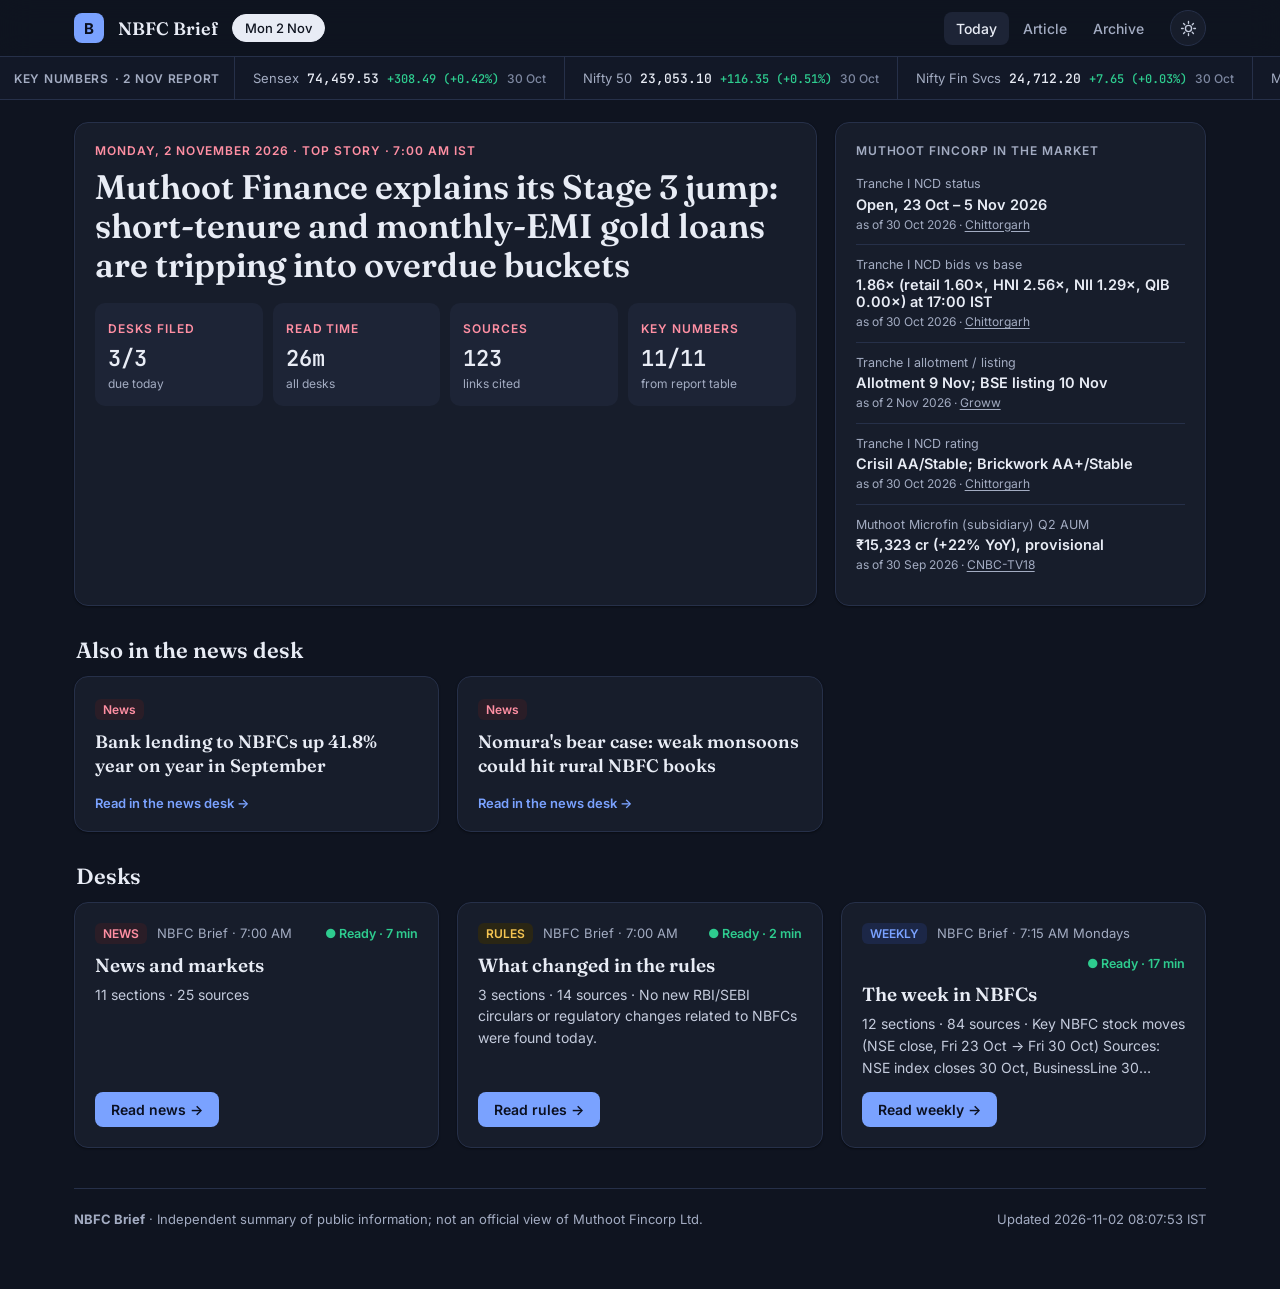
==== reader.html @ 89fc1044 "NBFC Brief: public edition, 2026-11-02 daily and weekly" ====
<!DOCTYPE html>
<html lang="en">
<head>
<meta charset="UTF-8" />
<meta name="viewport" content="width=device-width, initial-scale=1.0, viewport-fit=cover" />
<meta name="color-scheme" content="dark light" />
<title>NBFC Brief · daily NBFC news and rules</title>
<link rel="icon" href="data:image/svg+xml,%3Csvg xmlns=%22http://www.w3.org/2000/svg%22 viewBox=%220 0 32 32%22%3E%3Crect width=%2232%22 height=%2232%22 rx=%228%22 fill=%22%237aa2ff%22/%3E%3C/svg%3E" />
<link rel="preconnect" href="https://fonts.googleapis.com" />
<link rel="preconnect" href="https://fonts.gstatic.com" crossorigin />
<link href="https://fonts.googleapis.com/css2?family=Fraunces:opsz,wght@9..144,500;9..144,600&family=Newsreader:ital,opsz,wght@0,6..72,400;0,6..72,500;1,6..72,400&family=JetBrains+Mono:wght@400;500;600&family=Inter:wght@400;500;600;700&display=swap" rel="stylesheet" />
<script src="./data.js"></script>
<style>
/* Dark is the default; body.light is the light theme. */
:root{
  --bg:#0f1420; --card:#171d2b; --card2:#1d2436; --tick:#121827;
  --ink:#e8ecf5; --body:#c4cbdc; --mute:#a3acc2; --faint:#7d87a0;
  --hair:#263049; --brand:#7aa2ff; --brand-ink:#0b1020; --brand-soft:#1c2747;
  --rule:#ff8fa3; --rule-soft:#2a1d27; --good:#2ecc8f; --amber:#f5c451; --amber-soft:#2a2614;
  --up:#2ecc8f; --dn:#ff7b7b; --nav:rgba(15,20,32,.9); --r:14px;
  --shadow:0 1px 2px rgba(0,0,0,.4);
  --serif:"Fraunces",Georgia,serif; --read:"Newsreader",Georgia,serif;
  --mono:"JetBrains Mono",ui-monospace,Menlo,monospace;
  --sans:"Inter",-apple-system,"Segoe UI",Roboto,Arial,sans-serif;
}
body.light{
  --bg:#eef1f8; --card:#ffffff; --card2:#f3f5fb; --tick:#e4e9f4;
  --ink:#141a2e; --body:#363e58; --mute:#535b76; --faint:#6b7390;
  --hair:#d9dfec; --brand:#1f49e0; --brand-ink:#ffffff; --brand-soft:#e7ecff;
  --rule:#b81f3a; --rule-soft:#fdecef; --good:#127a42; --amber:#8a5300; --amber-soft:#fdf3e0;
  --up:#0f7a43; --dn:#c22525; --nav:rgba(255,255,255,.9);
  --shadow:0 1px 2px rgba(20,26,46,.05),0 12px 30px -22px rgba(31,73,224,.3);
}
*{box-sizing:border-box;margin:0;padding:0}
html{-webkit-text-size-adjust:100%}
body{background:var(--bg);color:var(--ink);font-family:var(--sans);font-size:15px;line-height:1.55;-webkit-font-smoothing:antialiased}
.wrap{max-width:1180px;margin:0 auto;padding:0 24px}
button{font-family:inherit;cursor:pointer}
a{color:var(--brand)}
:focus-visible{outline:2px solid var(--brand);outline-offset:2px}
.mono{font-family:var(--mono);font-variant-numeric:tabular-nums}
.up{color:var(--up)}.dn{color:var(--dn)}
.wrow .wn b .up{color:var(--up)}.wrow .wn b .dn{color:var(--dn)}
/* header */
.hd{position:sticky;top:0;z-index:50;background:var(--nav);border-bottom:1px solid var(--hair);
  backdrop-filter:saturate(160%) blur(16px);-webkit-backdrop-filter:saturate(160%) blur(16px)}
.hd-in{max-width:1180px;margin:0 auto;padding:0 24px;height:56px;display:flex;align-items:center;gap:14px}
.logo{width:30px;height:30px;border-radius:8px;background:var(--brand);color:var(--brand-ink);flex:none;
  display:flex;align-items:center;justify-content:center;font:700 15px var(--sans)}
.brand{font:600 18px var(--serif);white-space:nowrap}
.days{display:flex;gap:6px;overflow-x:auto;scrollbar-width:none;min-width:0}
.days::-webkit-scrollbar{display:none}
.day{flex:none;border:1px solid var(--hair);background:transparent;color:var(--mute);border-radius:99px;
  padding:5px 12px;font:500 13px var(--sans);white-space:nowrap}
.day[aria-current="true"]{background:var(--ink);border-color:var(--ink);color:var(--bg)}
.tabs{margin-left:auto;display:flex;gap:2px}
.tabs button{border:0;background:transparent;color:var(--mute);font:500 14px var(--sans);padding:8px 12px;border-radius:8px}
.tabs button[aria-current="true"]{color:var(--ink);background:var(--card2)}
.theme{flex:none;width:36px;height:36px;border-radius:50%;border:1px solid var(--hair);background:var(--card);
  color:var(--body);display:flex;align-items:center;justify-content:center}
.ic{width:17px;height:17px;fill:none;stroke:currentColor;stroke-width:1.6;stroke-linecap:round;stroke-linejoin:round}
/* ticker: every figure comes from that day's report (data.js key_numbers) */
.strip{display:flex;align-items:stretch;border-bottom:1px solid var(--hair);background:var(--tick);min-height:42px}
.strip.hide{display:none}
.strip .lead{flex:none;display:flex;align-items:center;gap:6px;padding:0 14px;border-right:1px solid var(--hair);
  font:600 12px var(--sans);letter-spacing:.06em;text-transform:uppercase;color:var(--mute);white-space:nowrap}
.tview{flex:1;min-width:0;overflow:hidden;position:relative}
.ttrack{display:flex;width:max-content}
.strip.run .ttrack{animation:tick var(--dur,60s) linear infinite}
.strip.run .tview:hover .ttrack,.strip.run .tview:focus-within .ttrack{animation-play-state:paused}
@keyframes tick{from{transform:translateX(0)}to{transform:translateX(-50%)}}
.tk{flex:none;display:flex;align-items:baseline;gap:8px;padding:11px 18px;border-right:1px solid var(--hair);
  font-size:13px;white-space:nowrap;text-decoration:none;color:var(--ink)}
.tk:hover .tn{text-decoration:underline}
.tk .tn{color:var(--mute)}
.tk b{font:500 13px var(--mono)}
.tk i{font:500 12px var(--mono);font-style:normal}
.tk small{font:500 12px var(--sans);color:var(--faint)}
.tk.miss{color:var(--mute)}
.tk.txt b{text-decoration:underline dotted;text-underline-offset:3px}
@media(prefers-reduced-motion:reduce){
  .strip .tview{overflow-x:auto;scrollbar-width:thin}
  .strip.run .ttrack{animation:none}
  .ttrack .dup{display:none}
  *{transition:none!important;scroll-behavior:auto!important}
}
/* views */
.view{display:none}.view.on{display:block}
.label{font:600 12px var(--sans);letter-spacing:.08em;text-transform:uppercase;color:var(--mute)}
.card{background:var(--card);border:1px solid var(--hair);border-radius:var(--r);box-shadow:var(--shadow);padding:20px}
/* top row: hero + watchlist */
.toprow{display:grid;grid-template-columns:2fr 1fr;gap:18px;margin-top:22px}
.toprow.solo{grid-template-columns:1fr}
.toprow>*{min-width:0}
.hero .label{color:var(--rule)}
.hero h1{font:600 clamp(26px,3vw,34px)/1.15 var(--serif);margin:10px 0}
.hero h1 a{color:var(--ink);text-decoration:none}.hero h1 a:hover{text-decoration:underline;text-decoration-thickness:1px}
.hero .dek{color:var(--body);font-size:16px;max-width:52em}
.kpis{display:grid;grid-template-columns:repeat(4,1fr);gap:10px;margin-top:18px}
.kpi{background:var(--card2);border-radius:10px;padding:12px;text-decoration:none;color:var(--ink);display:block;border:1px solid transparent}
a.kpi:hover{border-color:var(--hair)}
.kpi b{display:block;font:600 22px var(--mono);margin-top:4px;font-variant-numeric:tabular-nums}
.kpi small{display:block;font-size:12px;color:var(--mute);margin-top:2px}
.watch h2{font:600 12px var(--sans);letter-spacing:.08em;text-transform:uppercase;color:var(--mute)}
.wrow{padding:10px 0;border-top:1px solid var(--hair);font-size:14px}
.wrow:first-of-type{border-top:0}
.wrow .wn{display:flex;justify-content:space-between;gap:12px;align-items:baseline}
.wrow .wn span{color:var(--body)}
.wrow .wn b{font:500 13.5px var(--mono);text-align:right;white-space:nowrap}
.wrow.wl .wn{display:block}.wrow.wl .wn span{display:block;font-size:12.5px;color:var(--mute)}.wrow.wl .wn b{display:block;text-align:left;white-space:normal;font:600 14.5px var(--sans);color:var(--ink);margin-top:2px}
.meta{display:block;font-size:12px;color:var(--mute);margin-top:3px}
.meta a{color:var(--mute);text-decoration:underline;text-underline-offset:2px}
.meta a:hover{color:var(--brand)}
.wempty{font-size:14px;color:var(--mute);margin-top:10px}
/* section titles */
.sec{margin:30px 2px 12px;display:flex;align-items:baseline;gap:10px}
.sec h2{font:600 22px var(--serif)}
.sec span{font-size:13px;color:var(--mute)}
.three{display:grid;grid-template-columns:repeat(3,1fr);gap:18px}
.three>*{min-width:0}
.story{cursor:pointer;display:flex;flex-direction:column;transition:border-color .12s}
.story:hover{border-color:var(--brand)}
.story h3{font:600 18px/1.3 var(--serif);margin:10px 0 6px}
.story p{color:var(--body);font-size:14px}
.go{margin-top:auto;padding-top:12px;font:600 13px var(--sans);color:var(--brand)}
.tag{display:inline-block;font:600 12px var(--sans);padding:3px 8px;border-radius:6px;background:var(--rule-soft);color:var(--rule)}
.tag.r{background:var(--amber-soft);color:var(--amber)}
.tag.w{background:var(--brand-soft);color:var(--brand)}
/* audio */
.abar{margin-top:18px;padding:16px 20px}
.abar-top{display:flex;align-items:center;gap:14px;flex-wrap:wrap}
.play{width:42px;height:42px;border-radius:50%;border:0;background:var(--brand);color:var(--brand-ink);font-size:15px;flex:none}
.abar .t b{font-size:15px;display:block}.abar .t span{font-size:13px;color:var(--mute)}
.abar .tm{margin-left:auto;font:500 13px var(--mono);color:var(--mute)}
.spd,.trxbtn{border:1px solid var(--hair);background:var(--card2);border-radius:8px;font:500 13px var(--sans);padding:8px 12px;color:var(--ink)}
.bar{height:5px;background:var(--card2);margin:14px 0 10px;border-radius:4px;overflow:hidden}
.bar i{display:block;height:100%;width:0;background:var(--brand)}
.transcript{display:none;margin-top:12px;padding-top:12px;border-top:1px solid var(--hair);font-family:var(--read);
  font-size:16px;line-height:1.7;color:var(--body);max-height:280px;overflow-y:auto;white-space:pre-wrap}
.transcript.on{display:block}
/* desks */
.desk{display:flex;flex-direction:column}
.desk.off{opacity:.62}
.desk-top{display:flex;gap:10px;align-items:center;flex-wrap:wrap;font-size:13px;color:var(--mute)}
.desk-top .st{margin-left:auto;font-weight:600;font-size:12.5px}
.st.ok{color:var(--good)}.st.no{color:var(--rule)}
.desk h3{font:600 19px/1.25 var(--serif);margin:10px 0 6px}
.desk .sub{font-size:14px;color:var(--body);margin-bottom:14px}
.cta{margin-top:auto;align-self:flex-start;border:0;border-radius:8px;background:var(--brand);color:var(--brand-ink);font:600 14px var(--sans);padding:9px 16px}
.cta:disabled{background:var(--card2);color:var(--mute);border:1px solid var(--hair);cursor:default}
/* article */
.crumb{display:flex;gap:10px;flex-wrap:wrap;margin:20px 0 14px;align-items:center}
.back{border:1px solid var(--hair);background:var(--card);border-radius:99px;font:600 13px var(--sans);padding:8px 14px;color:var(--body)}
.seg{display:flex;background:var(--card2);border:1px solid var(--hair);border-radius:99px;padding:3px;gap:2px}
.seg button{border:0;background:transparent;color:var(--mute);font:600 13px var(--sans);padding:7px 16px;border-radius:99px;white-space:nowrap}
.seg button[aria-current="true"]{background:var(--card);color:var(--ink);box-shadow:0 1px 4px rgba(0,0,0,.25)}
.agrid{display:grid;grid-template-columns:minmax(0,1fr) 310px;gap:22px;align-items:start}
.agrid>*{min-width:0}
.sheet{padding:34px 40px}
.sheet .label{color:var(--rule)}
.sheet h1{font:600 clamp(28px,3.4vw,38px)/1.15 var(--serif);margin:8px 0 10px}
.byline{font-size:13.5px;color:var(--mute);margin-bottom:20px}
.otp{border:1px solid var(--hair);background:var(--card2);border-radius:12px;padding:14px 16px;margin-bottom:24px}
.otp .label{margin-bottom:8px;display:block}
.otp nav{display:flex;flex-wrap:wrap;gap:6px}
.otp a{font:500 13px var(--sans);text-decoration:none;color:var(--body);background:var(--card);border:1px solid var(--hair);border-radius:99px;padding:5px 12px}
.otp a:hover{border-color:var(--brand);color:var(--brand)}
.md{font-family:var(--read);font-size:18px;line-height:1.7;color:var(--body);overflow-wrap:break-word}
.md h1,.md h2,.md h3{font-family:var(--serif);color:var(--ink);scroll-margin-top:110px;line-height:1.25}
.md h1{font-size:25px;margin:28px 0 10px}.md h2{font-size:23px;margin:32px 0 12px;padding-top:14px;border-top:1px solid var(--hair)}
.md h3{font-size:19px;margin:22px 0 8px}
.md>h2:first-child{margin-top:0;border-top:0;padding-top:0}
.md p{margin-bottom:14px}
.md ul,.md ol{margin:0 0 14px 1.3em}.md li{margin-bottom:7px}
.md hr{border:0;border-top:1px solid var(--hair);margin:26px 0}
.md strong{color:var(--ink)}
.md a.raw{font-family:var(--sans);font-size:.8em}
.twrap{overflow-x:auto;margin:12px 0 18px;border:1px solid var(--hair);border-radius:12px}
.md table{width:100%;border-collapse:collapse;font:400 14px var(--sans);min-width:520px}
.md th,.md td{padding:10px 12px;border-bottom:1px solid var(--hair);text-align:left;vertical-align:top}
.md th{font-size:12px;letter-spacing:.05em;color:var(--mute);background:var(--card2)}
.rail{display:flex;flex-direction:column;gap:16px;position:sticky;top:112px;max-height:calc(100vh - 124px);overflow-y:auto;scrollbar-width:thin}
.rail .card{padding:16px 18px;scroll-margin-top:112px}
.rail h2{font:600 12px var(--sans);letter-spacing:.08em;text-transform:uppercase;color:var(--mute);margin-bottom:6px}
.rail h3{font:600 12px var(--sans);letter-spacing:.06em;text-transform:uppercase;color:var(--mute);margin:14px 0 2px}
.rail .note{font-size:12.5px;color:var(--mute);margin-top:8px}
.rail ol{margin:4px 0 0;padding-left:20px;font-size:13.5px}
.rail li{margin-bottom:6px}
.rail .toc a{color:var(--body);text-decoration:none}.rail .toc a:hover{color:var(--brand);text-decoration:underline}
details.srcs summary{cursor:pointer;font:600 14px var(--sans);color:var(--ink);padding:2px 0}
details.srcs ol{margin-top:10px}
details.srcs a{text-decoration:none;overflow-wrap:anywhere}details.srcs a:hover{text-decoration:underline}
.dom{color:var(--mute);font-size:12px;margin-left:6px}
.sheet-nav{display:flex;gap:10px;margin:16px 0 60px;flex-wrap:wrap}
.btnline{flex:1;border:1px solid var(--hair);background:var(--card);color:var(--ink);border-radius:99px;font:500 14px var(--sans);padding:11px 20px}
.flash{animation:flash 1.4s ease-out}
@keyframes flash{from{box-shadow:0 0 0 3px var(--brand)}to{box-shadow:0 0 0 3px transparent}}
/* archive */
.repohead{margin-top:22px;padding:24px}
.repohead h2{font:600 26px var(--serif)}
.repohead p{font-size:14px;color:var(--mute);margin-top:4px}
.qin{display:flex;align-items:center;gap:8px;border:1px solid var(--hair);border-radius:99px;padding:0 16px;background:var(--card2);margin-top:16px;color:var(--mute)}
.qin input{flex:1;border:0;background:transparent;color:var(--ink);font:400 16px var(--sans);padding:12px 0;outline:none}
.fchips{display:flex;gap:8px;margin-top:12px;flex-wrap:wrap}
.fchips button{border:1px solid var(--hair);background:var(--card2);color:var(--body);font:500 13px var(--sans);border-radius:99px;padding:8px 15px}
.fchips button.on{background:var(--brand);border-color:var(--brand);color:var(--brand-ink)}
.archgrid{display:grid;grid-template-columns:250px 1fr;gap:16px;margin-top:16px;align-items:start}
.archgrid>*{min-width:0}
.cal h4{font:600 17px var(--serif);margin-bottom:12px}
.cal .grid{display:grid;grid-template-columns:repeat(7,1fr);gap:5px;text-align:center}
.cal .dwk{font:600 12px var(--sans);color:var(--mute);padding:4px 0}
.cal .d{border:1px solid var(--hair);border-radius:8px;padding:5px 0;font:600 13px var(--sans);background:var(--card2);color:var(--faint)}
.cal .d.hit{background:var(--brand);border-color:var(--brand);color:var(--brand-ink);cursor:pointer}
.month{font:600 12px var(--sans);letter-spacing:.08em;text-transform:uppercase;color:var(--mute);margin:20px 2px 10px}
.month:first-child{margin-top:0}
.daycard{margin-bottom:12px;padding:16px 18px}
.daycard .dh{display:flex;justify-content:space-between;gap:10px;align-items:baseline;flex-wrap:wrap}
.daycard b{font:600 18px var(--serif)}
.daycard .kb{font-size:12px;color:var(--mute)}
.rep{display:flex;gap:10px;align-items:center;width:100%;text-align:left;background:var(--card2);border:1px solid var(--hair);
  border-radius:10px;padding:11px 14px;margin-top:8px;color:var(--ink);min-width:0}
.rep:hover{border-color:var(--brand)}
.rep .k{font:600 12px var(--sans);color:var(--brand);white-space:nowrap;min-width:52px}
.rep .t{font-size:14px;font-weight:500;min-width:0;overflow-wrap:anywhere}
.empty{border:1px dashed var(--hair);border-radius:14px;padding:34px 20px;text-align:center;font-size:16px;color:var(--mute)}
footer{margin:40px 0 0;padding:20px 0 60px;border-top:1px solid var(--hair);display:flex;justify-content:space-between;gap:10px;flex-wrap:wrap;font-size:13px;color:var(--mute)}
.snack{position:fixed;left:50%;bottom:90px;transform:translateX(-50%);background:var(--ink);color:var(--bg);font:500 14px var(--sans);
  padding:12px 22px;border-radius:12px;opacity:0;pointer-events:none;transition:opacity .25s;z-index:99}
.snack.on{opacity:1}
.bnav{display:none}
.only-m{display:none}
@media(max-width:980px){
  .toprow,.three,.agrid{grid-template-columns:minmax(0,1fr)}
  .archgrid{grid-template-columns:minmax(0,1fr)}
  .rail{position:static;max-height:none;overflow:visible}
  .sheet{padding:26px 24px}
}
@media(min-width:981px){.sheet .otp{display:none}}
@media(max-width:980px){.only-d{display:none}}
@media(max-width:640px){
  html,body{overflow-x:clip}
  .wrap,.hd-in{padding:0 14px}
  .hd-in{height:52px;gap:10px}
  .brand,.tabs{display:none}
  .theme{margin-left:auto}
  .strip .lead{padding:0 10px}
  .strip .lead .lw{display:none}
  .toprow{margin-top:14px;gap:14px}
  .three{gap:14px}
  .hero h1{font-size:25px}
  .kpis{grid-template-columns:1fr 1fr}
  .kpi b{font-size:19px}
  .card{padding:18px}
  .sheet{padding:22px 18px}
  .md{font-size:17.5px}
  .sheet-nav{flex-direction:column}
  .bnav{display:flex;position:fixed;bottom:calc(10px + env(safe-area-inset-bottom));left:12px;right:12px;z-index:60;
    background:var(--nav);backdrop-filter:blur(16px);-webkit-backdrop-filter:blur(16px);
    border:1px solid var(--hair);border-radius:16px;box-shadow:0 8px 30px rgba(0,0,0,.35);padding:5px}
  .bnav button{flex:1;background:none;border:0;padding:10px 0;color:var(--mute);font:600 14px var(--sans);border-radius:12px}
  .bnav button[aria-current="true"]{background:var(--brand);color:var(--brand-ink)}
  footer{padding-bottom:30px}
  .md h1,.md h2,.md h3{scroll-margin-top:100px}
  /* mobile reading layout: nothing may widen the page */
  .logo{display:none}
  .days{flex:1;-webkit-mask-image:linear-gradient(90deg,#000 88%,transparent);mask-image:linear-gradient(90deg,#000 88%,transparent)}
  .day{padding:5px 11px}
  .theme{width:34px;height:34px}
  .crumb{margin:14px 0 10px;gap:8px}
  .sheet{padding:20px 16px}
  .sheet h1{font-size:25px;overflow-wrap:anywhere}
  .byline{font-size:13px;margin-bottom:16px;overflow-wrap:anywhere}
  .otp{padding:12px;margin-bottom:18px}
  .otp nav{flex-wrap:nowrap;overflow-x:auto;scrollbar-width:none;-webkit-overflow-scrolling:touch;margin:0 -12px;padding:0 12px 2px}
  .otp nav::-webkit-scrollbar{display:none}
  .otp a{flex:none;white-space:nowrap;font-size:12.5px;padding:5px 11px}
  .md{font-size:16px;line-height:1.65;overflow-wrap:anywhere}
  .md h1{font-size:21px;margin:24px 0 8px}.md h2{font-size:20px;margin:26px 0 10px;padding-top:12px}.md h3{font-size:17px;margin:18px 0 6px}
  .md ul,.md ol{margin-left:1.1em}
  .md img,.md video,.md iframe{max-width:100%;height:auto}
  .md pre{overflow-x:auto;white-space:pre-wrap}
  .md table{font-size:13px;min-width:460px}
  .md th,.md td{overflow-wrap:normal}
  .rail,.card{overflow-wrap:anywhere}
  .sheet-nav{margin-bottom:24px}
  .view{padding-bottom:calc(84px + env(safe-area-inset-bottom))}
}
</style>
</head>
<body>
<header class="hd"><div class="hd-in">
  <div class="logo">B</div>
  <div class="brand">NBFC Brief</div>
  <nav class="days" id="dayPills" aria-label="Edition"></nav>
  <nav class="tabs" aria-label="Sections">
    <button data-view="today" aria-current="true">Today</button>
    <button data-view="article" aria-current="false">Article</button>
    <button data-view="archive" aria-current="false">Archive</button>
  </nav>
  <button class="theme" id="themeBtn" title="Light mode" aria-label="Switch to light mode"></button>
</div></header>
<div class="strip" id="strip" role="region" aria-label="Key numbers from this edition's news report">
  <div class="lead" id="stripLead"></div>
  <div class="tview" id="tview"><div class="ttrack" id="ttrack"></div></div>
</div>

<!-- TODAY -->
<section class="view on" id="view-today"><div class="wrap">
  <div class="toprow" id="toprow">
    <section class="card hero" id="hero"></section>
    <aside class="card watch" id="watch" aria-label="Muthoot Fincorp in the market"></aside>
  </div>
  <div id="storyWrap"><div class="sec"><h2>Also in the news desk</h2></div><div class="three" id="storyRow"></div></div>
  <div class="card abar" id="audioBox" style="display:none">
    <div class="abar-top">
      <button class="play" id="playBtn" aria-label="Play briefing audio">▶</button>
      <div class="t"><b>Audio</b><span id="audioSub"></span></div>
      <span class="tm" id="audioTime">--:--</span>
      <button class="spd" id="spdBtn">1x</button>
      <button class="trxbtn" id="trxBtn">Transcript</button>
    </div>
    <div class="bar"><i id="audioBar"></i></div>
    <div class="transcript" id="audioTrx"></div>
  </div>
  <div class="sec"><h2>Desks</h2></div>
  <div class="three" id="deskGrid"></div>
  <footer><span><b>NBFC Brief</b> · Independent summary of public information; not an official view of Muthoot Fincorp Ltd.</span><span id="footGen"></span></footer>
</div></section>

<!-- ARTICLE -->
<section class="view" id="view-article"><div class="wrap">
  <div class="crumb" id="crumbRow"></div>
  <div class="agrid">
    <div>
      <article class="card sheet" id="sheet"></article>
      <div class="sheet-nav">
        <button class="btnline" data-goto="today">← All desks</button>
        <button class="btnline" id="copyLinkBtn">Copy link</button>
        <button class="btnline" id="nextDeskBtn">Next report →</button>
      </div>
    </div>
    <aside class="rail" id="rail" aria-label="Key numbers, contents and sources"></aside>
  </div>
</div></section>

<!-- ARCHIVE -->
<section class="view" id="view-archive"><div class="wrap">
  <div class="card repohead">
    <h2>Archive</h2><p id="archSub">Every edition, as filed</p>
    <div class="qin">⌕<input id="q" placeholder="Search headlines and body (try 'gold' or 'RBI')" aria-label="Search the archive" /></div>
    <div class="fchips" id="chips"><button class="on" data-f="all">All</button><button data-f="Daily Watch">News</button><button data-f="Regulation">Rules</button><button data-f="Weekly Analysis">Weekly</button></div>
  </div>
  <div class="archgrid">
    <div class="card cal"><h4 id="calMon"></h4><div class="grid" id="calDays"></div></div>
    <div id="archList"></div>
  </div>
  <footer><span><b>NBFC Brief</b> · Independent summary of public information; not an official view of Muthoot Fincorp Ltd.</span><span></span></footer>
</div></section>

<nav class="bnav">
  <button data-view="today" aria-current="true">Today</button>
  <button data-view="article" aria-current="false">Article</button>
  <button data-view="archive" aria-current="false">Archive</button>
</nav>
<div class="snack" id="snack"></div>

<script>
(function(){
"use strict";
var data=(window.BRIEFING&&window.BRIEFING.days)?window.BRIEFING:{days:[]};
var state={day:(data.days[0]&&data.days[0].id)||null,report:null,archF:'all',view:'today'};
(function(){var h=decodeURIComponent(location.hash.replace('#','')).split('/');
  if(h[0]==='archive')state.view='archive';
  else if(/^\d{4}-\d{2}-\d{2}$/.test(h[0])){state.day=h[0];if(h[1]){state.report=h[1];state.view='article';}}})();
var $=function(id){return document.getElementById(id);};
function esc(s){return String(s==null?'':s).replace(/[&<>"]/g,function(c){return {'&':'&amp;','<':'&lt;','>':'&gt;','"':'&quot;'}[c];});}
function domain(u){try{return new URL(u).hostname.replace(/^www\./,'');}catch(e){return u;}}
function shortUrl(u){try{var x=new URL(u),p=x.pathname.replace(/\/$/,'');var seg=p.split('/').filter(Boolean).pop()||'';
  seg=seg.replace(/\.(cms|html?|ece|aspx|pdf)$/,'').replace(/[-_]+/g,' ');if(seg.length>40)seg=seg.slice(0,38).replace(/\s+\S*$/,'')+'…';
  return domain(u)+(seg?' · '+seg:'');}catch(e){return u;}}
var URL_RE=/https?:\/\/[^\s<>()\[\]]+/g;
function trimUrl(u){return u.replace(/[.,;:*_]+$/,'');}
/* inline markdown: md links, then bare URLs become short clickable links */
function inlineMd(s){
  var keep=[];
  s=String(s).replace(/\[([^\]]+)\]\((https?:\/\/[^)\s]+)\)/g,function(_,t,u){keep.push('<a href="'+esc(u)+'" target="_blank" rel="noreferrer">'+esc(t)+'</a>');return '\u0000'+(keep.length-1)+'\u0000';});
  s=s.replace(URL_RE,function(u){var t=trimUrl(u),rest=u.slice(t.length);
    keep.push('<a class="raw" href="'+esc(t)+'" target="_blank" rel="noreferrer">'+esc(shortUrl(t))+'</a>'+esc(rest));return '\u0000'+(keep.length-1)+'\u0000';});
  s=esc(s).replace(/`([^`]+)`/g,'$1')
    .replace(/\*\*([^*]+)\*\*/g,'<strong>$1</strong>')
    .replace(/(^|[^\w*])\*([^*\n]+)\*/g,'$1<em>$2</em>');
  return s.replace(/\u0000(\d+)\u0000/g,function(_,i){return keep[+i];});
}
function stripMd(s){return String(s).replace(/\[([^\]]+)\]\([^)]*\)/g,'$1').replace(/[*_`#>]/g,'').replace(/\s+/g,' ').trim();}
function noCites(s){return String(s).replace(/\s*\((?:\s*\[[^\]]+\]\([^)]+\)\s*,?)+\)/g,'');}
function clip(s,n){s=String(s).trim();if(s.length<=n)return s;var c=s.slice(0,n),st=Math.max(c.lastIndexOf('. '),c.lastIndexOf('? '),c.lastIndexOf('! '));
  if(st>=n*.55)return c.slice(0,st+1);var sp=c.lastIndexOf(' ');return (sp>0?c.slice(0,sp):c).replace(/[\s,;:—-]+$/,'')+'…';}
function firstSentence(s){var m=String(s).match(/^(.+?[.?!])(\s|$)/);return m?m[1]:s;}
function cleanHead(s){return stripMd(s).replace(/^[^A-Za-z0-9₹]+/,'').trim();}
function slug(s){return cleanHead(s).toLowerCase().replace(/[^a-z0-9]+/g,'-').replace(/^-|-$/g,'').slice(0,60);}
/* source list: every URL with its label, split on " · " */
function sourceList(lines){
  var items=[],seen={};
  lines.join('\n').split(/\n|\s·\s/).forEach(function(piece){
    piece=piece.trim().replace(/^[-*]\s+|^\d+\.\s+/,'');if(!piece)return;
    var md,re=/\[([^\]]+)\]\((https?:\/\/[^)\s]+)\)/g,any=false;
    while((md=re.exec(piece))){any=true;add(md[1],md[2]);}
    if(any)return;
    var urls=piece.match(URL_RE)||[];
    urls.forEach(function(u){var lab=piece.split(u)[0].replace(/[:\s—–-]+$/,'').trim();add(lab,trimUrl(u));});
  });
  function add(l,u){if(seen[u])return;seen[u]=1;items.push({l:stripMd(l)||shortUrl(u),u:u});}
  return items;
}
/* markdown -> html. The Key numbers block and the Source Links list are not repeated in the
   body: both live in the side rail (cards #kn-card and #src-card), and "On this page" points there. */
function markdown(src,toc,srcOut){
  var lines=src.split(/\r?\n/),out=[],i=0,pre=true;
  while(i<lines.length){
    var line=lines[i].trim();
    if(!line){i++;continue;}
    var h=line.match(/^(#{1,3})\s+(.+)/);
    if(h){var lvl=h[1].length;
      if(lvl===1&&pre){i++;continue;}
      pre=false;
      if(lvl===2&&/key numbers/i.test(h[2])){i++;
        while(i<lines.length&&!/^##\s/.test(lines[i].trim()))i++;
        if(toc)toc.push({id:'kn-card',t:'Key numbers'});continue;}
      if(lvl===2&&/source/i.test(h[2])){i++;var blk=[];
        while(i<lines.length&&!/^(#{1,2}\s|---+$)/.test(lines[i].trim())){if(lines[i].trim())blk.push(lines[i]);i++;}
        if(srcOut)srcOut.push.apply(srcOut,blk);
        if(toc)toc.push({id:'src-card',t:'Sources'});continue;}
      var id=slug(h[2]);if(toc&&lvl===2)toc.push({id:id,t:cleanHead(h[2])});
      out.push('<h'+lvl+' id="'+id+'">'+inlineMd(h[2])+'</h'+lvl+'>');i++;
      continue;}
    if(pre&&/^\*[^*].*\*$/.test(line)&&/edition/i.test(line)){i++;continue;}
    if(pre&&/^\*\*Date:\*\*/.test(line)){i++;continue;}
    if(/^---+$/.test(line)){if(!pre)out.push('<hr>');i++;continue;}
    if(line.indexOf('|')===0){
      var rows=[];
      while(i<lines.length&&lines[i].trim().indexOf('|')===0){
        var cells=lines[i].trim().replace(/^\||\|$/g,'').split('|').map(function(x){return x.trim();});
        if(!cells.every(function(x){return /^:?-{2,}:?$/.test(x);}))rows.push(cells);i++;}
      if(rows.length)out.push('<div class="twrap"><table><thead><tr>'+rows[0].map(function(x){return '<th>'+inlineMd(x)+'</th>';}).join('')+'</tr></thead><tbody>'+
        rows.slice(1).map(function(r){return '<tr>'+r.map(function(x){return '<td>'+inlineMd(x)+'</td>';}).join('')+'</tr>';}).join('')+'</tbody></table></div>');
      continue;}
    if(/^[-*]\s+/.test(line)){var items=[];
      while(i<lines.length&&/^[-*]\s+/.test(lines[i].trim())){items.push('<li>'+inlineMd(lines[i].trim().replace(/^[-*]\s+/,''))+'</li>');i++;}
      out.push('<ul>'+items.join('')+'</ul>');continue;}
    if(/^\d+\.\s+/.test(line)){var ol=[];
      while(i<lines.length&&/^\d+\.\s+/.test(lines[i].trim())){ol.push('<li>'+inlineMd(lines[i].trim().replace(/^\d+\.\s+/,''))+'</li>');i++;}
      out.push('<ol>'+ol.join('')+'</ol>');continue;}
    var para=[line];i++;
    while(i<lines.length&&lines[i].trim()&&!/^(#{1,3}\s|---+$|\||[-*]\s+|\d+\.\s+)/.test(lines[i].trim())){para.push(lines[i].trim());i++;}
    out.push('<p>'+inlineMd(para.join(' '))+'</p>');
  }
  return out.join('');
}
/* derived numbers, from the real files */
function words(r){return r.words||stripMd(r.content||'').split(/\s+/).filter(Boolean).length;}
function srcCount(r){if(typeof r.sources==='number')return r.sources;var m=(r.content||'').match(URL_RE)||[],s={};m.forEach(function(u){s[trimUrl(u)]=1;});return Object.keys(s).length;}
function sections(r){return r.sections||((r.content||'').match(/^##\s+.+/gm)||[]).map(cleanHead);}
function mins(n){return Math.max(1,Math.round(n/220));}
function urgentLeads(content){
  var m=content.match(/##\s+🔴[^\n]*\n([\s\S]*?)(?=\n##\s|$)/);
  var scope=m?m[1]:content,leads=[],re=/\*\*(\d+)\.\s*([^*]+?)\*\*\s*([\s\S]*?)(?=\n\*\*\d+\.|\n##\s|$)/g,x;
  while((x=re.exec(scope))&&leads.length<4){
    var title=stripMd(x[2]),head=firstSentence(title),rest=title.slice(head.length).trim();
    var bl=(x[3].match(/^\s*[-*]\s+(.+)$/m)||[])[1]||'';
    leads.push({h:head,rest:rest,b:stripMd(noCites(bl))});}
  return leads;
}
function curDay(){return data.days.filter(function(d){return d.id===state.day;})[0]||data.days[0];}
function filed(day){return day.reports.filter(function(r){return !r.missing;});}
function due(day){return day.reports.filter(function(r){return r.expected;});}
function curReport(day){return day.reports.filter(function(r){return r.id===state.report;})[0]||filed(day)[0]||day.reports[0];}
var snack=$('snack'),st=null;
function toast(m){snack.textContent=m;snack.classList.add('on');clearTimeout(st);st=setTimeout(function(){snack.classList.remove('on');},2200);}
var MONS=['Jan','Feb','Mar','Apr','May','Jun','Jul','Aug','Sep','Oct','Nov','Dec'],DOWS=['Sun','Mon','Tue','Wed','Thu','Fri','Sat'];
function dmy(id){var d=new Date(id+'T00:00:00');return d.getDate()+' '+MONS[d.getMonth()];}
/* router */
function setHash(){var h=state.view==='archive'?'#archive':state.view==='article'?'#'+state.day+'/'+state.report:'#'+state.day;
  try{history.replaceState(null,'',h);}catch(e){}}
function goto(v,keepScroll){state.view=v;
  document.querySelectorAll('.view').forEach(function(s){s.classList.remove('on');});
  $('view-'+v).classList.add('on');
  document.querySelectorAll('[data-view]').forEach(function(b){b.setAttribute('aria-current',b.dataset.view===v?'true':'false');});
  $('strip').classList.toggle('hide',v==='archive');
  setHash();if(!keepScroll)window.scrollTo(0,0);if(v!=='archive')sizeTicker();}
document.querySelectorAll('[data-view]').forEach(function(b){b.addEventListener('click',function(){goto(b.dataset.view);});});
document.querySelectorAll('[data-goto]').forEach(function(b){b.addEventListener('click',function(){goto(b.dataset.goto);});});
/* theme: dark by default, light on request, remembered on this device */
var MOON='<svg class="ic" viewBox="0 0 20 20"><path d="M16.5 12.2A6.8 6.8 0 0 1 7.8 3.5a6.8 6.8 0 1 0 8.7 8.7z"/></svg>',
    SUN='<svg class="ic" viewBox="0 0 20 20"><circle cx="10" cy="10" r="3.6"/><path d="M10 1.8v2M10 16.2v2M1.8 10h2M16.2 10h2M4.2 4.2l1.4 1.4M14.4 14.4l1.4 1.4M4.2 15.8l1.4-1.4M14.4 5.6l1.4-1.4"/></svg>';
function setLight(on,save){document.body.classList.toggle('light',on);$('themeBtn').innerHTML=on?MOON:SUN;
  $('themeBtn').title=on?'Dark mode':'Light mode';$('themeBtn').setAttribute('aria-label',on?'Switch to dark mode':'Switch to light mode');
  if(save){try{localStorage.setItem('nbfc-dash-theme',on?'light':'dark');}catch(x){}}}
$('themeBtn').addEventListener('click',function(){setLight(!document.body.classList.contains('light'),true);});
var light=false;try{light=localStorage.getItem('nbfc-dash-theme')==='light';}catch(x){}setLight(light,false);

/* ---------- key numbers (only from this day's report; never carried forward) ---------- */
var SHORT={sensex:'Sensex',nifty:'Nifty 50',niftyfin:'Nifty Fin Svcs',manappuram:'Manappuram',muthoot:'Muthoot Finance',
  iifl:'IIFL Finance',shriram:'Shriram Fin',bajaj:'Bajaj Finance',usdinr:'USD/INR',gold10g:'Gold ₹/10g',
  brent:'Brent $/bbl',goldspot:'Gold $/oz',fii:'FII net ₹ cr',dii:'DII net ₹ cr'};
var CORE=['sensex','nifty','niftyfin','manappuram','muthoot','iifl','shriram','bajaj','usdinr','gold10g','brent'];
var FULL={sensex:'Sensex',nifty:'Nifty 50',niftyfin:'Nifty Financial Services',manappuram:'Manappuram Finance',muthoot:'Muthoot Finance',
  iifl:'IIFL Finance',shriram:'Shriram Finance',bajaj:'Bajaj Finance',usdinr:'USD/INR',gold10g:'Gold (₹/10g)',brent:'Brent'};
function kn(day){return day.key_numbers||{origin:null,items:[],watchlist:[],core_total:CORE.length,core_found:0};}
function knMissing(day){var have={};kn(day).items.forEach(function(i){have[i.key]=1;});return CORE.filter(function(k){return !have[k];});}
function asofTxt(it,edId){if(!it.asof_label)return 'as-of not stated';
  if(it.asof&&it.asof!==edId)return 'as of '+it.asof_label;return 'as of '+it.asof_label;}
function chgCls(it){return it.dir==='up'?'up':it.dir==='down'?'dn':'';}
function tip(it,day){var t=[(FULL[it.key]||it.name)+': '+it.value+(it.change?' ('+it.change+')':''),asofTxt(it,day.id)];
  if(it.basis)t.push(it.basis);
  t.push(it.source&&it.source.url?'Source: '+it.source.label+' ('+domain(it.source.url)+')':'No source link in the report');
  if(it.origin==='text')t.push('Read from the report text (no Key numbers table that day)');
  return t.join(' · ');}
function srcLink(s){if(!s)return '<span>no source link in report</span>';
  return s.url?'<a href="'+esc(s.url)+'" target="_blank" rel="noreferrer">'+esc(s.label)+'</a>':'<span>'+esc(s.label)+'</span>';}
function newsReport(day){return day.reports.filter(function(r){return r.key.indexOf('01-')===0&&!r.missing;})[0];}
function renderTicker(day){
  var k=kn(day),items=k.items,news=newsReport(day),miss=knMissing(day);
  var lead='<span>Key numbers</span><span class="lw">· '+esc(dmy(day.id))+' report</span>';
  $('stripLead').innerHTML=lead;
  var html=items.map(function(it){
    var href=it.source&&it.source.url?it.source.url:(news?'#'+day.id+'/'+news.id:'#');
    var ext=it.source&&it.source.url;
    var d=it.asof?dmy(it.asof):'date n/s';
    return '<a class="tk'+(it.origin==='text'?' txt':'')+'" href="'+esc(href)+'"'+(ext?' target="_blank" rel="noreferrer"':' data-kn="1"')+' title="'+esc(tip(it,day))+'">'+
      '<span class="tn">'+esc(SHORT[it.key]||it.name)+'</span><b>'+esc(it.value)+'</b>'+(it.change?'<i class="'+chgCls(it)+'">'+esc(it.change)+'</i>':'')+'<small>'+esc(d)+'</small></a>';}).join('');
  if(!items.length)html='<span class="tk miss">Key numbers not in today\'s report</span>';
  else if(miss.length)html+='<span class="tk miss" title="These figures are not in this edition\'s report, so nothing is shown for them.">— not in today\'s report: '+esc(miss.map(function(m){return SHORT[m].replace(' (peer)','');}).join(', '))+'</span>';
  $('ttrack').innerHTML='<div class="tset" style="display:flex">'+html+'</div><div class="tset dup" aria-hidden="true" style="display:flex">'+html.replace(/<a /g,'<a tabindex="-1" ')+'</div>';
  document.querySelectorAll('#ttrack [data-kn]').forEach(function(a){a.addEventListener('click',function(e){e.preventDefault();if(news){state.day=day.id;open(news.id,'kn-card');}});});
  sizeTicker();
}
function sizeTicker(){var strip=$('strip'),track=$('ttrack'),view=$('tview');if(!track.firstChild)return;
  var one=track.firstChild.scrollWidth,dup=track.querySelector('.dup');
  var run=one>view.clientWidth+4&&!window.matchMedia('(prefers-reduced-motion: reduce)').matches;
  strip.classList.toggle('run',run);if(dup)dup.style.display=run?'flex':'none';
  if(run)track.style.setProperty('--dur',Math.max(25,Math.round(one/45))+'s');}
window.addEventListener('resize',sizeTicker);
function watchRows(list,day){return list.map(function(w){
  return '<div class="wrow wl"><div class="wn"><span>'+esc(w.name)+'</span><b>'+esc(w.value)+'</b></div>'+
    '<span class="meta">'+esc(w.asof_label?'as of '+w.asof_label:'as-of not stated')+' · '+srcLink(w.source)+'</span></div>';}).join('');}

/* header day picker */
function renderPills(){
  var days=data.days.slice(0,3);
  if(days.indexOf(curDay())<0)days=days.slice(0,2).concat([curDay()]);
  $('dayPills').innerHTML=days.map(function(d){var dt=new Date(d.id+'T00:00:00');
    var t=d.reports.filter(function(r){return r.expected;}).map(function(r){return r.section+(r.missing?': not filed':': filed');}).join(' · ');
    return '<button class="day" data-day="'+d.id+'" aria-current="'+(d.id===state.day)+'" title="'+esc(d.label+' — '+t)+'">'+DOWS[dt.getDay()]+' '+dt.getDate()+' '+MONS[dt.getMonth()]+'</button>';}).join('');
  document.querySelectorAll('#dayPills [data-day]').forEach(function(p){p.addEventListener('click',function(){
    state.day=p.dataset.day;state.report=null;renderAll();goto('today');});});
}
function open(rid,anchor){state.report=rid;renderArticle();goto('article');
  if(anchor)setTimeout(function(){var el=$(anchor);if(el){el.scrollIntoView({block:'start'});el.classList.remove('flash');void el.offsetWidth;el.classList.add('flash');}},30);}
function nextMonday(id){var d=new Date(id+'T00:00:00');do{d.setDate(d.getDate()+1);}while(d.getDay()!==1);return DOWS[1]+' '+d.getDate()+' '+MONS[d.getMonth()];}
function renderToday(){
  var day=curDay();if(!day)return;state.day=day.id;
  var f=filed(day),d=due(day),totW=f.reduce(function(n,r){return n+words(r);},0),srcs=f.reduce(function(n,r){return n+srcCount(r);},0);
  var news=newsReport(day),leads=news?urgentLeads(news.content):[];
  var top=leads[0],heroRid=news?news.id:(f[0]&&f[0].id),k=kn(day);
  $('hero').innerHTML='<div class="label">'+esc(day.label)+(top?' · Top story · '+esc(news.when)+' IST':'')+'</div>'+
    '<h1><a href="#" data-open="'+esc(heroRid||'')+'">'+esc(top?top.h:(f[0]?f[0].title:'No reports filed'))+'</a></h1>'+
    '<p class="dek">'+esc(top?clip((top.rest?top.rest+' ':'')+top.b,240):(f[0]?f[0].excerpt:''))+'</p>'+
    '<div class="kpis">'+
      '<div class="kpi"><span class="label">Desks filed</span><b>'+f.filter(function(r){return r.expected;}).length+'/'+d.length+'</b><small>due today</small></div>'+
      '<div class="kpi"><span class="label">Read time</span><b>'+mins(totW)+'m</b><small>all desks</small></div>'+
      '<div class="kpi"><span class="label">Sources</span><b>'+srcs+'</b><small>links cited</small></div>'+
      (news?'<a class="kpi" href="#" data-open="'+esc(news.id)+'" data-anchor="kn-card" title="Open the news report\'s key numbers"><span class="label">Key numbers</span><b>'+k.core_found+'/'+k.core_total+'</b><small>'+(k.origin==='block'?'from report table':k.origin==='text'?'read from text':'none in report')+'</small></a>'
        :'<div class="kpi"><span class="label">Key numbers</span><b>—</b><small>no news report</small></div>')+
    '</div>';
  /* Muthoot Fincorp table: only what the report's watchlist table gives */
  var wl=k.watchlist||[];
  $('watch').innerHTML=wl.length?'<h2>Muthoot Fincorp in the market</h2><div style="margin-top:6px">'+watchRows(wl,day)+'</div>':'';
  $('watch').style.display=wl.length?'':'none';
  $('toprow').classList.toggle('solo',!wl.length);
  var cards=leads.slice(1,4);
  $('storyWrap').style.display=cards.length?'':'none';
  $('storyRow').innerHTML=cards.map(function(L){
    return '<div class="card story" data-open="'+news.id+'" tabindex="0" role="link"><span><span class="tag">News</span></span><h3>'+esc(L.h)+'</h3><p>'+esc(clip((L.rest?L.rest+' ':'')+L.b,170))+'</p><div class="go">Read in the news desk →</div></div>';}).join('');
  $('deskGrid').innerHTML=day.reports.map(function(r){
    var tg=r.key.indexOf('02-')===0?' r':r.key.indexOf('03-')===0?' w':'';
    if(!r.expected&&r.missing){
      return '<div class="card desk off"><div class="desk-top"><span class="tag'+tg+'">'+esc(r.section.toUpperCase())+'</span><span class="st">'+esc(/monday/i.test(r.when)?r.when:'Mondays '+r.when)+' IST</span></div>'+
        '<h3>'+esc(r.title)+'</h3><p class="sub">Files on Mondays. Next edition '+esc(nextMonday(day.id))+'.</p></div>';}
    var status=r.missing?'<span class="st no">Did not file</span>':'<span class="st ok">● Ready · '+mins(words(r))+' min</span>';
    var sub=r.missing?r.excerpt:(sections(r).filter(function(s){return !/key numbers|source/i.test(s);}).length+' sections · '+srcCount(r)+' sources'+(r.id===heroRid&&top?'':' · '+clip(r.excerpt,110)));
    return '<div class="card desk'+(r.missing?' off':'')+'"><div class="desk-top"><span class="tag'+tg+'">'+esc(r.section.toUpperCase())+'</span><span>'+esc(r.agent)+' · '+esc(r.when)+'</span>'+status+'</div>'+
      '<h3>'+esc(r.title)+'</h3><p class="sub">'+esc(sub)+'</p>'+
      (r.missing?'<button class="cta" disabled>Not filed</button>':'<button class="cta" data-open="'+r.id+'">Read '+esc(r.section.toLowerCase())+' →</button>')+'</div>';}).join('');
  document.querySelectorAll('#view-today [data-open]').forEach(function(el){
    el.addEventListener('click',function(e){e.preventDefault();if(el.dataset.open)open(el.dataset.open,el.dataset.anchor);});
    el.addEventListener('keydown',function(e){if(e.key==='Enter'){e.preventDefault();open(el.dataset.open,el.dataset.anchor);}});});
  $('footGen').textContent='Updated '+(data.generated||'—').replace('T',' ')+' IST';
  renderTicker(day);
  loadAudio(day);
}
/* audio: disabled in this edition */
var audioText='',audioTimer=null,aSec=0,aDur=0,aRate=1,speaking=false;
function loadAudio(day){var box=$('audioBox');box.style.display='none';stopAudio();} /* public edition: no audio */
function fmt(s){return String(Math.floor(s/60)).padStart(2,'0')+':'+String(s%60).padStart(2,'0');}
function tickAudio(){$('audioTime').textContent=fmt(aSec)+' / '+fmt(aDur);$('audioBar').style.width=(aDur?Math.min(100,aSec/aDur*100):0)+'%';}
function stopAudio(){clearInterval(audioTimer);audioTimer=null;speaking=false;try{speechSynthesis.cancel();}catch(e){}$('playBtn').textContent='▶';}
$('playBtn').addEventListener('click',function(){
  if(!('speechSynthesis' in window)){toast('Read-aloud is not supported in this browser');return;}
  if(speaking){stopAudio();return;}
  var u=new SpeechSynthesisUtterance(audioText);u.rate=aRate;speechSynthesis.cancel();speechSynthesis.speak(u);speaking=true;$('playBtn').textContent='⏸';
  aSec=0;tickAudio();audioTimer=setInterval(function(){aSec++;tickAudio();},1000);u.onend=function(){stopAudio();aSec=aDur;tickAudio();};});
var rates=[1,1.25,1.5,2],ri=0;
$('spdBtn').addEventListener('click',function(){ri=(ri+1)%rates.length;aRate=rates[ri];$('spdBtn').textContent=rates[ri]+'x';
  aDur=Math.round(audioText.split(/\s+/).length/(2.4*aRate));tickAudio();});
$('trxBtn').addEventListener('click',function(){$('audioTrx').classList.toggle('on');});
/* ARTICLE: body + right rail (key numbers, on this page, sources) */
function allSources(rep,srcLines){
  var list=sourceList(srcLines),seen={};list.forEach(function(x){seen[x.u]=1;});
  var re=/\[([^\]]+)\]\((https?:\/\/[^)\s]+)\)/g,m,c=rep.content||'';
  while((m=re.exec(c))){var u=trimUrl(m[2]);if(!seen[u]){seen[u]=1;list.push({l:stripMd(m[1]),u:u});}}
  (c.match(URL_RE)||[]).forEach(function(u){u=trimUrl(u);if(!seen[u]){seen[u]=1;list.push({l:shortUrl(u),u:u});}});
  return list;
}
function knCard(day,rep){
  var k=kn(day),news=newsReport(day),miss=knMissing(day),isNews=news&&news.id===rep.id;
  var h='<section class="card" id="kn-card"><h2>Key numbers</h2>';
  if(!isNews)h+='<p class="note" style="margin:0 0 6px">From this edition\'s news report.</p>';
  if(!k.items.length)h+='<p class="note">Key numbers not in today\'s report.</p>';
  h+=k.items.map(function(it){
    return '<div class="wrow"><div class="wn"><span>'+esc(SHORT[it.key]||it.name)+'</span><b>'+esc(it.value)+(it.change?' <span class="'+chgCls(it)+'">'+esc(it.change)+'</span>':'')+'</b></div>'+
      '<span class="meta">'+esc(asofTxt(it,day.id))+(it.basis?' · '+esc(it.basis):'')+' · '+srcLink(it.source)+'</span></div>';}).join('');
  if(k.items.length&&miss.length)h+='<p class="note">Not in today\'s report: '+esc(miss.map(function(m){return FULL[m];}).join(', '))+'.</p>';
  if(k.origin==='text')h+='<p class="note">This edition has no Key numbers table, so these were read from the report text where the figure and its label were unambiguous. Dotted figures in the ticker are text-read.</p>';
  if((k.watchlist||[]).length)h+='<h3>Muthoot Fincorp in the market</h3>'+watchRows(k.watchlist,day);
  return h+'</section>';
}
function renderArticle(){
  var day=curDay(),rep=curReport(day);if(!rep)return;state.report=rep.id;
  var toc=[],srcLines=[],body=rep.missing?'':markdown(rep.content,toc,srcLines);
  var seg=day.reports.filter(function(r){return r.expected||!r.missing;}).map(function(r){
    return r.missing?'<button disabled title="Did not file">'+esc(r.section)+'</button>':'<button data-seg="'+r.id+'" aria-current="'+(r.id===rep.id)+'">'+esc(r.section)+'</button>';}).join('');
  $('crumbRow').innerHTML='<button class="back" data-back="1">← Today</button><span class="seg">'+seg+'</span>';
  $('crumbRow').querySelector('[data-back]').addEventListener('click',function(){goto('today');});
  document.querySelectorAll('#crumbRow [data-seg]').forEach(function(b){b.addEventListener('click',function(){open(b.dataset.seg);});});
  var srcs=rep.missing?[]:allSources(rep,srcLines);
  if(!toc.some(function(t){return t.id==='kn-card';}))toc.unshift({id:'kn-card',t:'Key numbers'});
  if(srcs.length&&!toc.some(function(t){return t.id==='src-card';}))toc.push({id:'src-card',t:'Sources'});
  var by=[day.label,rep.agent,rep.when+' IST'];if(!rep.missing){by.push(mins(words(rep))+' min read');if(srcs.length)by.push(srcs.length+' sources');}
  var chips=toc.map(function(x){return '<a href="#" data-to="'+x.id+'">'+esc(x.t)+'</a>';}).join('');
  $('sheet').innerHTML='<div class="label">'+esc(rep.section)+' · '+esc(rep.kind)+'</div><h1>'+esc(rep.title)+'</h1>'+
    '<p class="byline">'+esc(by.join(' · '))+'</p>'+(rep.missing?'<p class="md">'+esc(rep.excerpt)+'</p>':
    (toc.length>1?'<div class="otp"><span class="label">On this page</span><nav>'+chips+'</nav></div>':'')+'<div class="md">'+body+'</div>');
  var rail=knCard(day,rep);
  if(toc.length>1)rail+='<section class="card toc only-d"><h2>On this page</h2><ol>'+toc.map(function(x){return '<li><a href="#" data-to="'+x.id+'">'+esc(x.t)+'</a></li>';}).join('')+'</ol></section>';
  if(srcs.length)rail+='<section class="card" id="src-card"><h2>Sources</h2><details class="srcs"><summary>Show all '+srcs.length+' source links</summary><ol>'+srcs.map(function(x){
    return '<li><a href="'+esc(x.u)+'" target="_blank" rel="noreferrer">'+esc(x.l)+'</a><span class="dom">'+esc(domain(x.u))+'</span></li>';}).join('')+'</ol></details></section>';
  $('rail').innerHTML=rail;
  document.querySelectorAll('#sheet [data-to],#rail [data-to]').forEach(function(a){a.addEventListener('click',function(e){e.preventDefault();
    var el=document.getElementById(a.dataset.to);if(!el)return;
    if(a.dataset.to==='src-card'){var dt=el.querySelector('details');if(dt)dt.open=true;}
    el.scrollIntoView({behavior:window.matchMedia('(prefers-reduced-motion: reduce)').matches?'auto':'smooth',block:'start'});
    if(el.classList.contains('card')){el.classList.remove('flash');void el.offsetWidth;el.classList.add('flash');}});});
  var sibs=filed(day),ix=sibs.indexOf(rep),nx=sibs[(ix+1)%sibs.length],nb=$('nextDeskBtn');
  if(nx&&nx.id!==rep.id){nb.style.display='';nb.textContent='Next: '+nx.title+' →';nb.onclick=function(){open(nx.id);};}else nb.style.display='none';
  renderTicker(day);
}
$('copyLinkBtn').addEventListener('click',function(){var link=location.href;
  if(navigator.clipboard)navigator.clipboard.writeText(link).then(function(){toast('Link copied');},function(){toast(link);});else toast(link);});
/* ARCHIVE */
function monthOf(id){return new Date(id+'T00:00:00').toLocaleString('en-IN',{month:'long',year:'numeric'});}
function renderArchive(){
  var term=($('q').value||'').toLowerCase(),f=state.archF,html='',lastMonth='',hits=0;
  var ref=new Date(data.days[0].id+'T00:00:00'),Y=ref.getFullYear(),M=ref.getMonth();
  $('calMon').textContent=ref.toLocaleString('en-IN',{month:'long',year:'numeric'});
  var have={};data.days.forEach(function(d){have[d.id]=d;});
  var first=(new Date(Y,M,1).getDay()+6)%7,dim=new Date(Y,M+1,0).getDate(),cal='';
  ['M','T','W','T','F','S','S'].forEach(function(w){cal+='<span class="dwk">'+w+'</span>';});
  for(var b=0;b<first;b++)cal+='<span></span>';
  for(var dd=1;dd<=dim;dd++){var id=Y+'-'+String(M+1).padStart(2,'0')+'-'+String(dd).padStart(2,'0');
    cal+=have[id]?'<span class="d hit" data-cal="'+id+'" title="Open this edition">'+dd+'</span>':'<span class="d">'+dd+'</span>';}
  $('calDays').innerHTML=cal;
  document.querySelectorAll('#calDays [data-cal]').forEach(function(c){c.addEventListener('click',function(){state.day=c.dataset.cal;state.report=null;renderAll();goto('today');});});
  data.days.forEach(function(day){
    var rows=day.reports.filter(function(r){if(r.missing)return false;if(f!=='all'&&r.kind!==f)return false;
      return !term||((r.title+' '+r.excerpt+' '+(r.content||'')).toLowerCase().indexOf(term)>=0);});
    if(!rows.length)return;hits++;
    var m=monthOf(day.id);if(m!==lastMonth){html+='<div class="month">'+esc(m)+'</div>';lastMonth=m;}
    var k=kn(day),kb=k.origin==='block'?'Key numbers: '+k.core_found+'/'+k.core_total+' (table)':k.origin==='text'?'Key numbers: '+k.core_found+'/'+k.core_total+' (read from text)':'No key numbers';
    html+='<div class="card daycard"><div class="dh"><b>'+esc(day.label)+'</b><span class="kb">'+esc(kb)+'</span></div>';
    rows.forEach(function(r){html+='<button class="rep" data-d="'+day.id+'" data-r="'+r.id+'"><span class="k">'+esc(r.section)+'</span><span class="t">'+esc(clip(r.excerpt||r.title,140))+'</span></button>';});
    html+='</div>';});
  $('archSub').textContent=data.days.length+' editions'+(term||f!=='all'?' · '+hits+' match':'');
  $('archList').innerHTML=html||'<div class="empty">Nothing matches. Try a different search.</div>';
  document.querySelectorAll('#archList .rep').forEach(function(b){b.addEventListener('click',function(){state.day=b.dataset.d;state.report=b.dataset.r;renderAll();goto('article');});});
}
$('q').addEventListener('input',renderArchive);
document.querySelectorAll('#chips button').forEach(function(b){b.addEventListener('click',function(){
  document.querySelectorAll('#chips button').forEach(function(x){x.classList.remove('on');});b.classList.add('on');state.archF=b.dataset.f||'all';renderArchive();});});
function renderAll(){renderPills();renderToday();renderArticle();renderArchive();}
if(!data.days.length){document.body.innerHTML='<div class="wrap" style="padding:60px 20px;font-size:18px">Could not load data.js.</div>';}
else{renderAll();var r0=state.view==='article'?curReport(curDay()):null;
  goto(state.view==='article'&&!(r0&&!r0.missing)?'today':state.view,true);}
})();
</script>
</body>
</html>
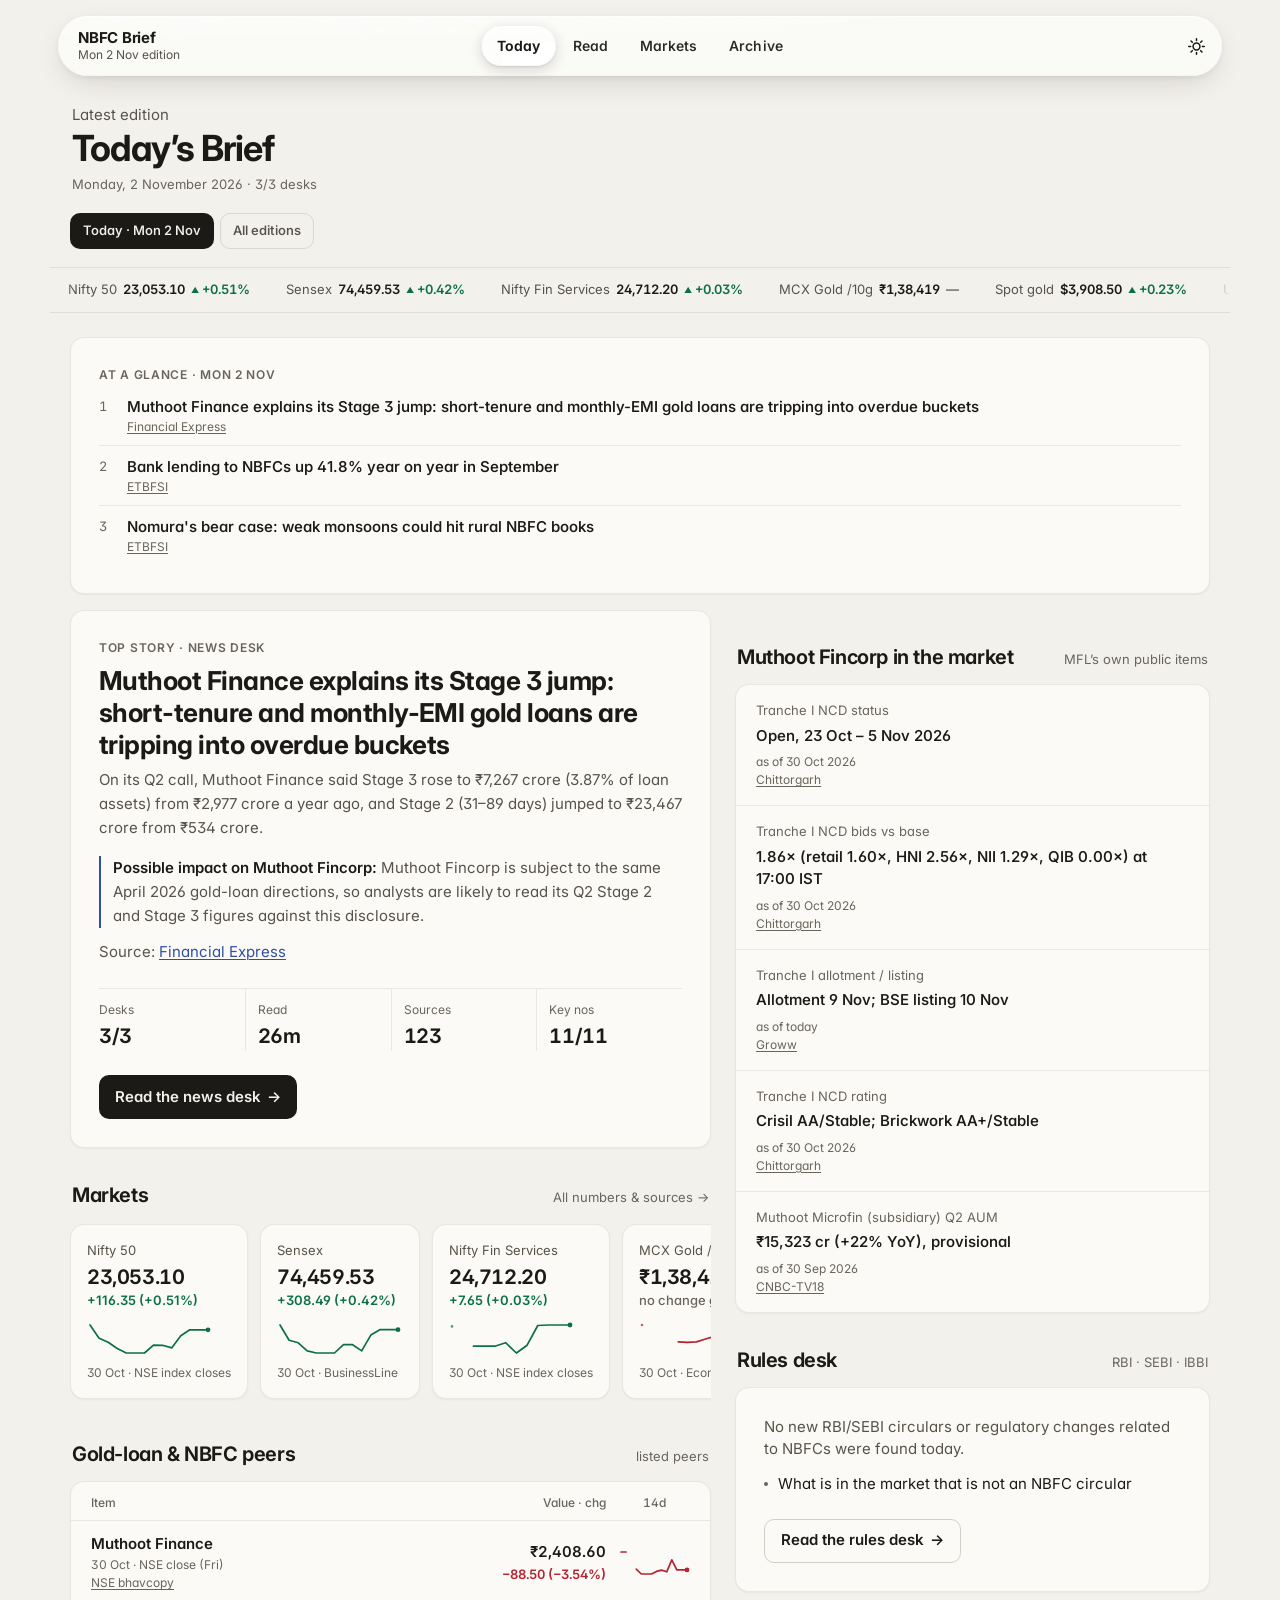
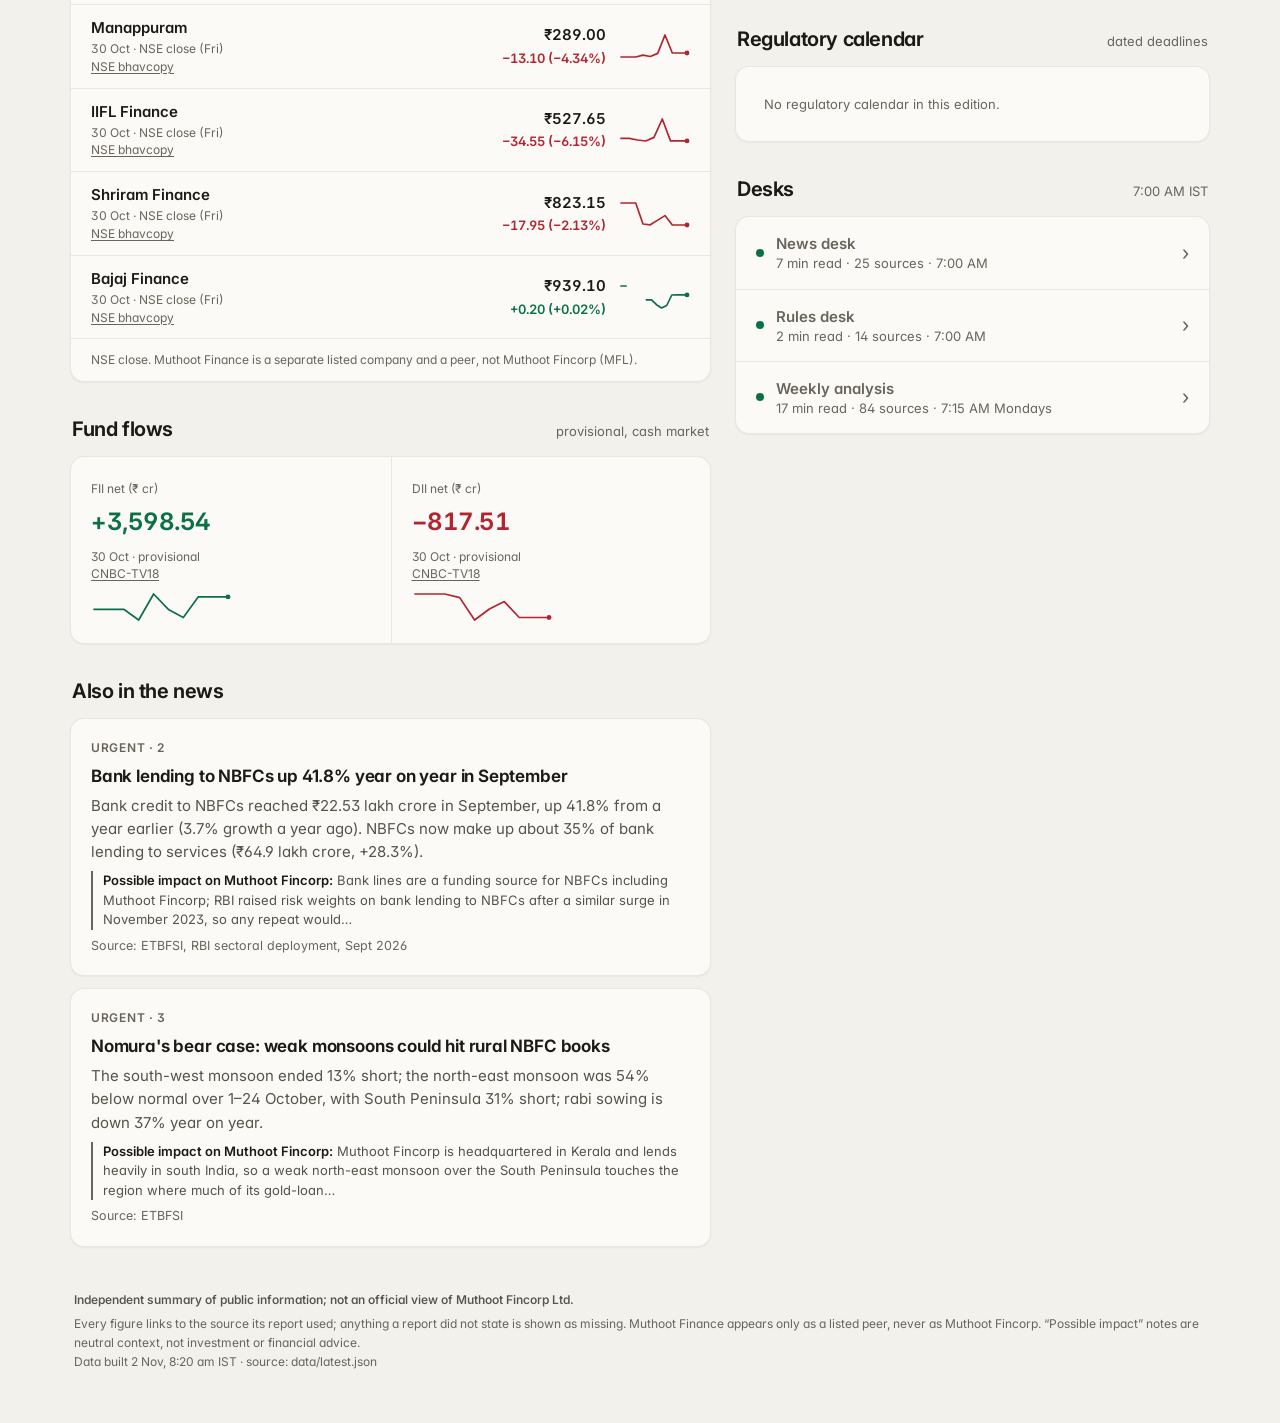
==== commit ecb8dc53: "Final: reader.html = index.html (the /reader route opens the same app); SW v4" ====
--- a/reader.html
+++ b/reader.html
@@ -1,706 +1,48 @@
-<!DOCTYPE html>
-<html lang="en">
+<!doctype html>
+<html lang="en-IN" data-theme="light">
 <head>
-<meta charset="UTF-8" />
-<meta name="viewport" content="width=device-width, initial-scale=1.0, viewport-fit=cover" />
-<meta name="color-scheme" content="dark light" />
-<title>NBFC Brief · daily NBFC news and rules</title>
-<link rel="icon" href="data:image/svg+xml,%3Csvg xmlns=%22http://www.w3.org/2000/svg%22 viewBox=%220 0 32 32%22%3E%3Crect width=%2232%22 height=%2232%22 rx=%228%22 fill=%22%237aa2ff%22/%3E%3C/svg%3E" />
-<link rel="preconnect" href="https://fonts.googleapis.com" />
-<link rel="preconnect" href="https://fonts.gstatic.com" crossorigin />
-<link href="https://fonts.googleapis.com/css2?family=Fraunces:opsz,wght@9..144,500;9..144,600&family=Newsreader:ital,opsz,wght@0,6..72,400;0,6..72,500;1,6..72,400&family=JetBrains+Mono:wght@400;500;600&family=Inter:wght@400;500;600;700&display=swap" rel="stylesheet" />
-<script src="./data.js"></script>
-<style>
-/* Dark is the default; body.light is the light theme. */
-:root{
-  --bg:#0f1420; --card:#171d2b; --card2:#1d2436; --tick:#121827;
-  --ink:#e8ecf5; --body:#c4cbdc; --mute:#a3acc2; --faint:#7d87a0;
-  --hair:#263049; --brand:#7aa2ff; --brand-ink:#0b1020; --brand-soft:#1c2747;
-  --rule:#ff8fa3; --rule-soft:#2a1d27; --good:#2ecc8f; --amber:#f5c451; --amber-soft:#2a2614;
-  --up:#2ecc8f; --dn:#ff7b7b; --nav:rgba(15,20,32,.9); --r:14px;
-  --shadow:0 1px 2px rgba(0,0,0,.4);
-  --serif:"Fraunces",Georgia,serif; --read:"Newsreader",Georgia,serif;
-  --mono:"JetBrains Mono",ui-monospace,Menlo,monospace;
-  --sans:"Inter",-apple-system,"Segoe UI",Roboto,Arial,sans-serif;
-}
-body.light{
-  --bg:#eef1f8; --card:#ffffff; --card2:#f3f5fb; --tick:#e4e9f4;
-  --ink:#141a2e; --body:#363e58; --mute:#535b76; --faint:#6b7390;
-  --hair:#d9dfec; --brand:#1f49e0; --brand-ink:#ffffff; --brand-soft:#e7ecff;
-  --rule:#b81f3a; --rule-soft:#fdecef; --good:#127a42; --amber:#8a5300; --amber-soft:#fdf3e0;
-  --up:#0f7a43; --dn:#c22525; --nav:rgba(255,255,255,.9);
-  --shadow:0 1px 2px rgba(20,26,46,.05),0 12px 30px -22px rgba(31,73,224,.3);
-}
-*{box-sizing:border-box;margin:0;padding:0}
-html{-webkit-text-size-adjust:100%}
-body{background:var(--bg);color:var(--ink);font-family:var(--sans);font-size:15px;line-height:1.55;-webkit-font-smoothing:antialiased}
-.wrap{max-width:1180px;margin:0 auto;padding:0 24px}
-button{font-family:inherit;cursor:pointer}
-a{color:var(--brand)}
-:focus-visible{outline:2px solid var(--brand);outline-offset:2px}
-.mono{font-family:var(--mono);font-variant-numeric:tabular-nums}
-.up{color:var(--up)}.dn{color:var(--dn)}
-.wrow .wn b .up{color:var(--up)}.wrow .wn b .dn{color:var(--dn)}
-/* header */
-.hd{position:sticky;top:0;z-index:50;background:var(--nav);border-bottom:1px solid var(--hair);
-  backdrop-filter:saturate(160%) blur(16px);-webkit-backdrop-filter:saturate(160%) blur(16px)}
-.hd-in{max-width:1180px;margin:0 auto;padding:0 24px;height:56px;display:flex;align-items:center;gap:14px}
-.logo{width:30px;height:30px;border-radius:8px;background:var(--brand);color:var(--brand-ink);flex:none;
-  display:flex;align-items:center;justify-content:center;font:700 15px var(--sans)}
-.brand{font:600 18px var(--serif);white-space:nowrap}
-.days{display:flex;gap:6px;overflow-x:auto;scrollbar-width:none;min-width:0}
-.days::-webkit-scrollbar{display:none}
-.day{flex:none;border:1px solid var(--hair);background:transparent;color:var(--mute);border-radius:99px;
-  padding:5px 12px;font:500 13px var(--sans);white-space:nowrap}
-.day[aria-current="true"]{background:var(--ink);border-color:var(--ink);color:var(--bg)}
-.tabs{margin-left:auto;display:flex;gap:2px}
-.tabs button{border:0;background:transparent;color:var(--mute);font:500 14px var(--sans);padding:8px 12px;border-radius:8px}
-.tabs button[aria-current="true"]{color:var(--ink);background:var(--card2)}
-.theme{flex:none;width:36px;height:36px;border-radius:50%;border:1px solid var(--hair);background:var(--card);
-  color:var(--body);display:flex;align-items:center;justify-content:center}
-.ic{width:17px;height:17px;fill:none;stroke:currentColor;stroke-width:1.6;stroke-linecap:round;stroke-linejoin:round}
-/* ticker: every figure comes from that day's report (data.js key_numbers) */
-.strip{display:flex;align-items:stretch;border-bottom:1px solid var(--hair);background:var(--tick);min-height:42px}
-.strip.hide{display:none}
-.strip .lead{flex:none;display:flex;align-items:center;gap:6px;padding:0 14px;border-right:1px solid var(--hair);
-  font:600 12px var(--sans);letter-spacing:.06em;text-transform:uppercase;color:var(--mute);white-space:nowrap}
-.tview{flex:1;min-width:0;overflow:hidden;position:relative}
-.ttrack{display:flex;width:max-content}
-.strip.run .ttrack{animation:tick var(--dur,60s) linear infinite}
-.strip.run .tview:hover .ttrack,.strip.run .tview:focus-within .ttrack{animation-play-state:paused}
-@keyframes tick{from{transform:translateX(0)}to{transform:translateX(-50%)}}
-.tk{flex:none;display:flex;align-items:baseline;gap:8px;padding:11px 18px;border-right:1px solid var(--hair);
-  font-size:13px;white-space:nowrap;text-decoration:none;color:var(--ink)}
-.tk:hover .tn{text-decoration:underline}
-.tk .tn{color:var(--mute)}
-.tk b{font:500 13px var(--mono)}
-.tk i{font:500 12px var(--mono);font-style:normal}
-.tk small{font:500 12px var(--sans);color:var(--faint)}
-.tk.miss{color:var(--mute)}
-.tk.txt b{text-decoration:underline dotted;text-underline-offset:3px}
-@media(prefers-reduced-motion:reduce){
-  .strip .tview{overflow-x:auto;scrollbar-width:thin}
-  .strip.run .ttrack{animation:none}
-  .ttrack .dup{display:none}
-  *{transition:none!important;scroll-behavior:auto!important}
-}
-/* views */
-.view{display:none}.view.on{display:block}
-.label{font:600 12px var(--sans);letter-spacing:.08em;text-transform:uppercase;color:var(--mute)}
-.card{background:var(--card);border:1px solid var(--hair);border-radius:var(--r);box-shadow:var(--shadow);padding:20px}
-/* top row: hero + watchlist */
-.toprow{display:grid;grid-template-columns:2fr 1fr;gap:18px;margin-top:22px}
-.toprow.solo{grid-template-columns:1fr}
-.toprow>*{min-width:0}
-.hero .label{color:var(--rule)}
-.hero h1{font:600 clamp(26px,3vw,34px)/1.15 var(--serif);margin:10px 0}
-.hero h1 a{color:var(--ink);text-decoration:none}.hero h1 a:hover{text-decoration:underline;text-decoration-thickness:1px}
-.hero .dek{color:var(--body);font-size:16px;max-width:52em}
-.kpis{display:grid;grid-template-columns:repeat(4,1fr);gap:10px;margin-top:18px}
-.kpi{background:var(--card2);border-radius:10px;padding:12px;text-decoration:none;color:var(--ink);display:block;border:1px solid transparent}
-a.kpi:hover{border-color:var(--hair)}
-.kpi b{display:block;font:600 22px var(--mono);margin-top:4px;font-variant-numeric:tabular-nums}
-.kpi small{display:block;font-size:12px;color:var(--mute);margin-top:2px}
-.watch h2{font:600 12px var(--sans);letter-spacing:.08em;text-transform:uppercase;color:var(--mute)}
-.wrow{padding:10px 0;border-top:1px solid var(--hair);font-size:14px}
-.wrow:first-of-type{border-top:0}
-.wrow .wn{display:flex;justify-content:space-between;gap:12px;align-items:baseline}
-.wrow .wn span{color:var(--body)}
-.wrow .wn b{font:500 13.5px var(--mono);text-align:right;white-space:nowrap}
-.wrow.wl .wn{display:block}.wrow.wl .wn span{display:block;font-size:12.5px;color:var(--mute)}.wrow.wl .wn b{display:block;text-align:left;white-space:normal;font:600 14.5px var(--sans);color:var(--ink);margin-top:2px}
-.meta{display:block;font-size:12px;color:var(--mute);margin-top:3px}
-.meta a{color:var(--mute);text-decoration:underline;text-underline-offset:2px}
-.meta a:hover{color:var(--brand)}
-.wempty{font-size:14px;color:var(--mute);margin-top:10px}
-/* section titles */
-.sec{margin:30px 2px 12px;display:flex;align-items:baseline;gap:10px}
-.sec h2{font:600 22px var(--serif)}
-.sec span{font-size:13px;color:var(--mute)}
-.three{display:grid;grid-template-columns:repeat(3,1fr);gap:18px}
-.three>*{min-width:0}
-.story{cursor:pointer;display:flex;flex-direction:column;transition:border-color .12s}
-.story:hover{border-color:var(--brand)}
-.story h3{font:600 18px/1.3 var(--serif);margin:10px 0 6px}
-.story p{color:var(--body);font-size:14px}
-.go{margin-top:auto;padding-top:12px;font:600 13px var(--sans);color:var(--brand)}
-.tag{display:inline-block;font:600 12px var(--sans);padding:3px 8px;border-radius:6px;background:var(--rule-soft);color:var(--rule)}
-.tag.r{background:var(--amber-soft);color:var(--amber)}
-.tag.w{background:var(--brand-soft);color:var(--brand)}
-/* audio */
-.abar{margin-top:18px;padding:16px 20px}
-.abar-top{display:flex;align-items:center;gap:14px;flex-wrap:wrap}
-.play{width:42px;height:42px;border-radius:50%;border:0;background:var(--brand);color:var(--brand-ink);font-size:15px;flex:none}
-.abar .t b{font-size:15px;display:block}.abar .t span{font-size:13px;color:var(--mute)}
-.abar .tm{margin-left:auto;font:500 13px var(--mono);color:var(--mute)}
-.spd,.trxbtn{border:1px solid var(--hair);background:var(--card2);border-radius:8px;font:500 13px var(--sans);padding:8px 12px;color:var(--ink)}
-.bar{height:5px;background:var(--card2);margin:14px 0 10px;border-radius:4px;overflow:hidden}
-.bar i{display:block;height:100%;width:0;background:var(--brand)}
-.transcript{display:none;margin-top:12px;padding-top:12px;border-top:1px solid var(--hair);font-family:var(--read);
-  font-size:16px;line-height:1.7;color:var(--body);max-height:280px;overflow-y:auto;white-space:pre-wrap}
-.transcript.on{display:block}
-/* desks */
-.desk{display:flex;flex-direction:column}
-.desk.off{opacity:.62}
-.desk-top{display:flex;gap:10px;align-items:center;flex-wrap:wrap;font-size:13px;color:var(--mute)}
-.desk-top .st{margin-left:auto;font-weight:600;font-size:12.5px}
-.st.ok{color:var(--good)}.st.no{color:var(--rule)}
-.desk h3{font:600 19px/1.25 var(--serif);margin:10px 0 6px}
-.desk .sub{font-size:14px;color:var(--body);margin-bottom:14px}
-.cta{margin-top:auto;align-self:flex-start;border:0;border-radius:8px;background:var(--brand);color:var(--brand-ink);font:600 14px var(--sans);padding:9px 16px}
-.cta:disabled{background:var(--card2);color:var(--mute);border:1px solid var(--hair);cursor:default}
-/* article */
-.crumb{display:flex;gap:10px;flex-wrap:wrap;margin:20px 0 14px;align-items:center}
-.back{border:1px solid var(--hair);background:var(--card);border-radius:99px;font:600 13px var(--sans);padding:8px 14px;color:var(--body)}
-.seg{display:flex;background:var(--card2);border:1px solid var(--hair);border-radius:99px;padding:3px;gap:2px}
-.seg button{border:0;background:transparent;color:var(--mute);font:600 13px var(--sans);padding:7px 16px;border-radius:99px;white-space:nowrap}
-.seg button[aria-current="true"]{background:var(--card);color:var(--ink);box-shadow:0 1px 4px rgba(0,0,0,.25)}
-.agrid{display:grid;grid-template-columns:minmax(0,1fr) 310px;gap:22px;align-items:start}
-.agrid>*{min-width:0}
-.sheet{padding:34px 40px}
-.sheet .label{color:var(--rule)}
-.sheet h1{font:600 clamp(28px,3.4vw,38px)/1.15 var(--serif);margin:8px 0 10px}
-.byline{font-size:13.5px;color:var(--mute);margin-bottom:20px}
-.otp{border:1px solid var(--hair);background:var(--card2);border-radius:12px;padding:14px 16px;margin-bottom:24px}
-.otp .label{margin-bottom:8px;display:block}
-.otp nav{display:flex;flex-wrap:wrap;gap:6px}
-.otp a{font:500 13px var(--sans);text-decoration:none;color:var(--body);background:var(--card);border:1px solid var(--hair);border-radius:99px;padding:5px 12px}
-.otp a:hover{border-color:var(--brand);color:var(--brand)}
-.md{font-family:var(--read);font-size:18px;line-height:1.7;color:var(--body);overflow-wrap:break-word}
-.md h1,.md h2,.md h3{font-family:var(--serif);color:var(--ink);scroll-margin-top:110px;line-height:1.25}
-.md h1{font-size:25px;margin:28px 0 10px}.md h2{font-size:23px;margin:32px 0 12px;padding-top:14px;border-top:1px solid var(--hair)}
-.md h3{font-size:19px;margin:22px 0 8px}
-.md>h2:first-child{margin-top:0;border-top:0;padding-top:0}
-.md p{margin-bottom:14px}
-.md ul,.md ol{margin:0 0 14px 1.3em}.md li{margin-bottom:7px}
-.md hr{border:0;border-top:1px solid var(--hair);margin:26px 0}
-.md strong{color:var(--ink)}
-.md a.raw{font-family:var(--sans);font-size:.8em}
-.twrap{overflow-x:auto;margin:12px 0 18px;border:1px solid var(--hair);border-radius:12px}
-.md table{width:100%;border-collapse:collapse;font:400 14px var(--sans);min-width:520px}
-.md th,.md td{padding:10px 12px;border-bottom:1px solid var(--hair);text-align:left;vertical-align:top}
-.md th{font-size:12px;letter-spacing:.05em;color:var(--mute);background:var(--card2)}
-.rail{display:flex;flex-direction:column;gap:16px;position:sticky;top:112px;max-height:calc(100vh - 124px);overflow-y:auto;scrollbar-width:thin}
-.rail .card{padding:16px 18px;scroll-margin-top:112px}
-.rail h2{font:600 12px var(--sans);letter-spacing:.08em;text-transform:uppercase;color:var(--mute);margin-bottom:6px}
-.rail h3{font:600 12px var(--sans);letter-spacing:.06em;text-transform:uppercase;color:var(--mute);margin:14px 0 2px}
-.rail .note{font-size:12.5px;color:var(--mute);margin-top:8px}
-.rail ol{margin:4px 0 0;padding-left:20px;font-size:13.5px}
-.rail li{margin-bottom:6px}
-.rail .toc a{color:var(--body);text-decoration:none}.rail .toc a:hover{color:var(--brand);text-decoration:underline}
-details.srcs summary{cursor:pointer;font:600 14px var(--sans);color:var(--ink);padding:2px 0}
-details.srcs ol{margin-top:10px}
-details.srcs a{text-decoration:none;overflow-wrap:anywhere}details.srcs a:hover{text-decoration:underline}
-.dom{color:var(--mute);font-size:12px;margin-left:6px}
-.sheet-nav{display:flex;gap:10px;margin:16px 0 60px;flex-wrap:wrap}
-.btnline{flex:1;border:1px solid var(--hair);background:var(--card);color:var(--ink);border-radius:99px;font:500 14px var(--sans);padding:11px 20px}
-.flash{animation:flash 1.4s ease-out}
-@keyframes flash{from{box-shadow:0 0 0 3px var(--brand)}to{box-shadow:0 0 0 3px transparent}}
-/* archive */
-.repohead{margin-top:22px;padding:24px}
-.repohead h2{font:600 26px var(--serif)}
-.repohead p{font-size:14px;color:var(--mute);margin-top:4px}
-.qin{display:flex;align-items:center;gap:8px;border:1px solid var(--hair);border-radius:99px;padding:0 16px;background:var(--card2);margin-top:16px;color:var(--mute)}
-.qin input{flex:1;border:0;background:transparent;color:var(--ink);font:400 16px var(--sans);padding:12px 0;outline:none}
-.fchips{display:flex;gap:8px;margin-top:12px;flex-wrap:wrap}
-.fchips button{border:1px solid var(--hair);background:var(--card2);color:var(--body);font:500 13px var(--sans);border-radius:99px;padding:8px 15px}
-.fchips button.on{background:var(--brand);border-color:var(--brand);color:var(--brand-ink)}
-.archgrid{display:grid;grid-template-columns:250px 1fr;gap:16px;margin-top:16px;align-items:start}
-.archgrid>*{min-width:0}
-.cal h4{font:600 17px var(--serif);margin-bottom:12px}
-.cal .grid{display:grid;grid-template-columns:repeat(7,1fr);gap:5px;text-align:center}
-.cal .dwk{font:600 12px var(--sans);color:var(--mute);padding:4px 0}
-.cal .d{border:1px solid var(--hair);border-radius:8px;padding:5px 0;font:600 13px var(--sans);background:var(--card2);color:var(--faint)}
-.cal .d.hit{background:var(--brand);border-color:var(--brand);color:var(--brand-ink);cursor:pointer}
-.month{font:600 12px var(--sans);letter-spacing:.08em;text-transform:uppercase;color:var(--mute);margin:20px 2px 10px}
-.month:first-child{margin-top:0}
-.daycard{margin-bottom:12px;padding:16px 18px}
-.daycard .dh{display:flex;justify-content:space-between;gap:10px;align-items:baseline;flex-wrap:wrap}
-.daycard b{font:600 18px var(--serif)}
-.daycard .kb{font-size:12px;color:var(--mute)}
-.rep{display:flex;gap:10px;align-items:center;width:100%;text-align:left;background:var(--card2);border:1px solid var(--hair);
-  border-radius:10px;padding:11px 14px;margin-top:8px;color:var(--ink);min-width:0}
-.rep:hover{border-color:var(--brand)}
-.rep .k{font:600 12px var(--sans);color:var(--brand);white-space:nowrap;min-width:52px}
-.rep .t{font-size:14px;font-weight:500;min-width:0;overflow-wrap:anywhere}
-.empty{border:1px dashed var(--hair);border-radius:14px;padding:34px 20px;text-align:center;font-size:16px;color:var(--mute)}
-footer{margin:40px 0 0;padding:20px 0 60px;border-top:1px solid var(--hair);display:flex;justify-content:space-between;gap:10px;flex-wrap:wrap;font-size:13px;color:var(--mute)}
-.snack{position:fixed;left:50%;bottom:90px;transform:translateX(-50%);background:var(--ink);color:var(--bg);font:500 14px var(--sans);
-  padding:12px 22px;border-radius:12px;opacity:0;pointer-events:none;transition:opacity .25s;z-index:99}
-.snack.on{opacity:1}
-.bnav{display:none}
-.only-m{display:none}
-@media(max-width:980px){
-  .toprow,.three,.agrid{grid-template-columns:minmax(0,1fr)}
-  .archgrid{grid-template-columns:minmax(0,1fr)}
-  .rail{position:static;max-height:none;overflow:visible}
-  .sheet{padding:26px 24px}
-}
-@media(min-width:981px){.sheet .otp{display:none}}
-@media(max-width:980px){.only-d{display:none}}
-@media(max-width:640px){
-  html,body{overflow-x:clip}
-  .wrap,.hd-in{padding:0 14px}
-  .hd-in{height:52px;gap:10px}
-  .brand,.tabs{display:none}
-  .theme{margin-left:auto}
-  .strip .lead{padding:0 10px}
-  .strip .lead .lw{display:none}
-  .toprow{margin-top:14px;gap:14px}
-  .three{gap:14px}
-  .hero h1{font-size:25px}
-  .kpis{grid-template-columns:1fr 1fr}
-  .kpi b{font-size:19px}
-  .card{padding:18px}
-  .sheet{padding:22px 18px}
-  .md{font-size:17.5px}
-  .sheet-nav{flex-direction:column}
-  .bnav{display:flex;position:fixed;bottom:calc(10px + env(safe-area-inset-bottom));left:12px;right:12px;z-index:60;
-    background:var(--nav);backdrop-filter:blur(16px);-webkit-backdrop-filter:blur(16px);
-    border:1px solid var(--hair);border-radius:16px;box-shadow:0 8px 30px rgba(0,0,0,.35);padding:5px}
-  .bnav button{flex:1;background:none;border:0;padding:10px 0;color:var(--mute);font:600 14px var(--sans);border-radius:12px}
-  .bnav button[aria-current="true"]{background:var(--brand);color:var(--brand-ink)}
-  footer{padding-bottom:30px}
-  .md h1,.md h2,.md h3{scroll-margin-top:100px}
-  /* mobile reading layout: nothing may widen the page */
-  .logo{display:none}
-  .days{flex:1;-webkit-mask-image:linear-gradient(90deg,#000 88%,transparent);mask-image:linear-gradient(90deg,#000 88%,transparent)}
-  .day{padding:5px 11px}
-  .theme{width:34px;height:34px}
-  .crumb{margin:14px 0 10px;gap:8px}
-  .sheet{padding:20px 16px}
-  .sheet h1{font-size:25px;overflow-wrap:anywhere}
-  .byline{font-size:13px;margin-bottom:16px;overflow-wrap:anywhere}
-  .otp{padding:12px;margin-bottom:18px}
-  .otp nav{flex-wrap:nowrap;overflow-x:auto;scrollbar-width:none;-webkit-overflow-scrolling:touch;margin:0 -12px;padding:0 12px 2px}
-  .otp nav::-webkit-scrollbar{display:none}
-  .otp a{flex:none;white-space:nowrap;font-size:12.5px;padding:5px 11px}
-  .md{font-size:16px;line-height:1.65;overflow-wrap:anywhere}
-  .md h1{font-size:21px;margin:24px 0 8px}.md h2{font-size:20px;margin:26px 0 10px;padding-top:12px}.md h3{font-size:17px;margin:18px 0 6px}
-  .md ul,.md ol{margin-left:1.1em}
-  .md img,.md video,.md iframe{max-width:100%;height:auto}
-  .md pre{overflow-x:auto;white-space:pre-wrap}
-  .md table{font-size:13px;min-width:460px}
-  .md th,.md td{overflow-wrap:normal}
-  .rail,.card{overflow-wrap:anywhere}
-  .sheet-nav{margin-bottom:24px}
-  .view{padding-bottom:calc(84px + env(safe-area-inset-bottom))}
-}
-</style>
+<meta charset="utf-8">
+<meta name="viewport" content="width=device-width, initial-scale=1, viewport-fit=cover">
+<title>Today's Brief · NBFC Brief</title>
+<meta name="description" content="NBFC Brief: a daily, sourced summary of public NBFC news, RBI/SEBI/IBBI circulars, market numbers and a regulatory calendar, with Muthoot Fincorp in the market. Independent; not an official view of Muthoot Fincorp Ltd.">
+<meta name="color-scheme" content="light dark">
+<meta name="theme-color" content="#F3F1EC">
+<link rel="manifest" href="/manifest.webmanifest">
+<link rel="icon" href="/icons/favicon-64.png" type="image/png">
+<link rel="apple-touch-icon" href="/icons/apple-touch-icon.png">
+<link rel="preconnect" href="https://fonts.googleapis.com">
+<link rel="preconnect" href="https://fonts.gstatic.com" crossorigin>
+<link rel="stylesheet" href="https://fonts.googleapis.com/css2?family=Inter:opsz,wght@14..32,400..800&display=swap">
+<script>
+/* theme before first paint: two states only. Saved choice, else dark when the device prefers dark, else light. */
+(function(){var t;try{t=localStorage.getItem('nbfc-brief-theme');}catch(e){}
+if(t!=='light'&&t!=='dark')t=window.matchMedia&&matchMedia('(prefers-color-scheme: dark)').matches?'dark':'light';
+document.documentElement.dataset.theme=t;var m=document.querySelector('meta[name=theme-color]');if(m)m.content=t==='dark'?'#0E0F12':'#F3F1EC';})();
+</script>
+<link rel="stylesheet" href="/app.css">
+<script src="/app.js" defer></script>
 </head>
 <body>
-<header class="hd"><div class="hd-in">
-  <div class="logo">B</div>
-  <div class="brand">NBFC Brief</div>
-  <nav class="days" id="dayPills" aria-label="Edition"></nav>
-  <nav class="tabs" aria-label="Sections">
-    <button data-view="today" aria-current="true">Today</button>
-    <button data-view="article" aria-current="false">Article</button>
-    <button data-view="archive" aria-current="false">Archive</button>
-  </nav>
-  <button class="theme" id="themeBtn" title="Light mode" aria-label="Switch to light mode"></button>
-</div></header>
-<div class="strip" id="strip" role="region" aria-label="Key numbers from this edition's news report">
-  <div class="lead" id="stripLead"></div>
-  <div class="tview" id="tview"><div class="ttrack" id="ttrack"></div></div>
-</div>
-
-<!-- TODAY -->
-<section class="view on" id="view-today"><div class="wrap">
-  <div class="toprow" id="toprow">
-    <section class="card hero" id="hero"></section>
-    <aside class="card watch" id="watch" aria-label="Muthoot Fincorp in the market"></aside>
+<a class="skip" href="#main">Skip to content</a>
+<header class="tp" id="tp"><span class="lg" aria-hidden="true"></span>
+  <div class="tp-l">
+    <a class="tp-a" id="tpA" href="#/" style="color:inherit;text-decoration:none"><b>NBFC Brief</b><span id="tpE">Daily NBFC brief</span></a>
+    <div class="tp-b" id="tpB" aria-hidden="true"><b id="cbT"></b><span id="cbS"></span></div>
   </div>
-  <div id="storyWrap"><div class="sec"><h2>Also in the news desk</h2></div><div class="three" id="storyRow"></div></div>
-  <div class="card abar" id="audioBox" style="display:none">
-    <div class="abar-top">
-      <button class="play" id="playBtn" aria-label="Play briefing audio">▶</button>
-      <div class="t"><b>Audio</b><span id="audioSub"></span></div>
-      <span class="tm" id="audioTime">--:--</span>
-      <button class="spd" id="spdBtn">1x</button>
-      <button class="trxbtn" id="trxBtn">Transcript</button>
-    </div>
-    <div class="bar"><i id="audioBar"></i></div>
-    <div class="transcript" id="audioTrx"></div>
+  <div class="tp-r"><button class="ic press" id="installBtn" type="button" aria-label="Install app" hidden></button><button class="ic press" id="themeBtn" type="button" aria-label="Dark theme" aria-pressed="false"></button></div>
+</header>
+<main id="main" tabindex="-1">
+  <div class="wrap" id="app" aria-busy="true">
+    <div class="boot" role="status"><div class="g sk sk-h"></div><div class="g sk sk-c"></div><div class="g sk sk-t"></div><span class="sr">Loading today's brief…</span></div>
   </div>
-  <div class="sec"><h2>Desks</h2></div>
-  <div class="three" id="deskGrid"></div>
-  <footer><span><b>NBFC Brief</b> · Independent summary of public information; not an official view of Muthoot Fincorp Ltd.</span><span id="footGen"></span></footer>
-</div></section>
-
-<!-- ARTICLE -->
-<section class="view" id="view-article"><div class="wrap">
-  <div class="crumb" id="crumbRow"></div>
-  <div class="agrid">
-    <div>
-      <article class="card sheet" id="sheet"></article>
-      <div class="sheet-nav">
-        <button class="btnline" data-goto="today">← All desks</button>
-        <button class="btnline" id="copyLinkBtn">Copy link</button>
-        <button class="btnline" id="nextDeskBtn">Next report →</button>
-      </div>
-    </div>
-    <aside class="rail" id="rail" aria-label="Key numbers, contents and sources"></aside>
-  </div>
-</div></section>
-
-<!-- ARCHIVE -->
-<section class="view" id="view-archive"><div class="wrap">
-  <div class="card repohead">
-    <h2>Archive</h2><p id="archSub">Every edition, as filed</p>
-    <div class="qin">⌕<input id="q" placeholder="Search headlines and body (try 'gold' or 'RBI')" aria-label="Search the archive" /></div>
-    <div class="fchips" id="chips"><button class="on" data-f="all">All</button><button data-f="Daily Watch">News</button><button data-f="Regulation">Rules</button><button data-f="Weekly Analysis">Weekly</button></div>
-  </div>
-  <div class="archgrid">
-    <div class="card cal"><h4 id="calMon"></h4><div class="grid" id="calDays"></div></div>
-    <div id="archList"></div>
-  </div>
-  <footer><span><b>NBFC Brief</b> · Independent summary of public information; not an official view of Muthoot Fincorp Ltd.</span><span></span></footer>
-</div></section>
-
-<nav class="bnav">
-  <button data-view="today" aria-current="true">Today</button>
-  <button data-view="article" aria-current="false">Article</button>
-  <button data-view="archive" aria-current="false">Archive</button>
+</main>
+<nav class="tabbar" id="tabbar" aria-label="Sections"><span class="lg" aria-hidden="true"></span>
+  <a href="#/" data-tab="today"><svg viewBox="0 0 24 24" aria-hidden="true"><path d="M4.5 5h12v14h-10a2 2 0 0 1-2-2zM16.5 9h3v8a2 2 0 0 1-2 2M8 9h5M8 12.5h5M8 16h3"/></svg><span>Today</span></a>
+  <a href="#/read" data-tab="read"><svg viewBox="0 0 24 24" aria-hidden="true"><path d="M3 5.5c3-1 6-1 9 1 3-2 6-2 9-1V19c-3-1-6-1-9 1-3-2-6-2-9-1zM12 6.5V20"/></svg><span>Read</span></a>
+  <a href="#/markets" data-tab="markets"><svg viewBox="0 0 24 24" aria-hidden="true"><path d="M4 19.5h16M5 15l4-4.5 3.5 3L19 6.5M15 6.5h4v4"/></svg><span>Markets</span></a>
+  <a href="#/archive" data-tab="archive"><svg viewBox="0 0 24 24" aria-hidden="true"><path d="M6 4.5h12M5 7.5h14M4 10.5h16v9H4zM10 14.5h4"/></svg><span>Archive</span></a>
 </nav>
-<div class="snack" id="snack"></div>
-
-<script>
-(function(){
-"use strict";
-var data=(window.BRIEFING&&window.BRIEFING.days)?window.BRIEFING:{days:[]};
-var state={day:(data.days[0]&&data.days[0].id)||null,report:null,archF:'all',view:'today'};
-(function(){var h=decodeURIComponent(location.hash.replace('#','')).split('/');
-  if(h[0]==='archive')state.view='archive';
-  else if(/^\d{4}-\d{2}-\d{2}$/.test(h[0])){state.day=h[0];if(h[1]){state.report=h[1];state.view='article';}}})();
-var $=function(id){return document.getElementById(id);};
-function esc(s){return String(s==null?'':s).replace(/[&<>"]/g,function(c){return {'&':'&amp;','<':'&lt;','>':'&gt;','"':'&quot;'}[c];});}
-function domain(u){try{return new URL(u).hostname.replace(/^www\./,'');}catch(e){return u;}}
-function shortUrl(u){try{var x=new URL(u),p=x.pathname.replace(/\/$/,'');var seg=p.split('/').filter(Boolean).pop()||'';
-  seg=seg.replace(/\.(cms|html?|ece|aspx|pdf)$/,'').replace(/[-_]+/g,' ');if(seg.length>40)seg=seg.slice(0,38).replace(/\s+\S*$/,'')+'…';
-  return domain(u)+(seg?' · '+seg:'');}catch(e){return u;}}
-var URL_RE=/https?:\/\/[^\s<>()\[\]]+/g;
-function trimUrl(u){return u.replace(/[.,;:*_]+$/,'');}
-/* inline markdown: md links, then bare URLs become short clickable links */
-function inlineMd(s){
-  var keep=[];
-  s=String(s).replace(/\[([^\]]+)\]\((https?:\/\/[^)\s]+)\)/g,function(_,t,u){keep.push('<a href="'+esc(u)+'" target="_blank" rel="noreferrer">'+esc(t)+'</a>');return '\u0000'+(keep.length-1)+'\u0000';});
-  s=s.replace(URL_RE,function(u){var t=trimUrl(u),rest=u.slice(t.length);
-    keep.push('<a class="raw" href="'+esc(t)+'" target="_blank" rel="noreferrer">'+esc(shortUrl(t))+'</a>'+esc(rest));return '\u0000'+(keep.length-1)+'\u0000';});
-  s=esc(s).replace(/`([^`]+)`/g,'$1')
-    .replace(/\*\*([^*]+)\*\*/g,'<strong>$1</strong>')
-    .replace(/(^|[^\w*])\*([^*\n]+)\*/g,'$1<em>$2</em>');
-  return s.replace(/\u0000(\d+)\u0000/g,function(_,i){return keep[+i];});
-}
-function stripMd(s){return String(s).replace(/\[([^\]]+)\]\([^)]*\)/g,'$1').replace(/[*_`#>]/g,'').replace(/\s+/g,' ').trim();}
-function noCites(s){return String(s).replace(/\s*\((?:\s*\[[^\]]+\]\([^)]+\)\s*,?)+\)/g,'');}
-function clip(s,n){s=String(s).trim();if(s.length<=n)return s;var c=s.slice(0,n),st=Math.max(c.lastIndexOf('. '),c.lastIndexOf('? '),c.lastIndexOf('! '));
-  if(st>=n*.55)return c.slice(0,st+1);var sp=c.lastIndexOf(' ');return (sp>0?c.slice(0,sp):c).replace(/[\s,;:—-]+$/,'')+'…';}
-function firstSentence(s){var m=String(s).match(/^(.+?[.?!])(\s|$)/);return m?m[1]:s;}
-function cleanHead(s){return stripMd(s).replace(/^[^A-Za-z0-9₹]+/,'').trim();}
-function slug(s){return cleanHead(s).toLowerCase().replace(/[^a-z0-9]+/g,'-').replace(/^-|-$/g,'').slice(0,60);}
-/* source list: every URL with its label, split on " · " */
-function sourceList(lines){
-  var items=[],seen={};
-  lines.join('\n').split(/\n|\s·\s/).forEach(function(piece){
-    piece=piece.trim().replace(/^[-*]\s+|^\d+\.\s+/,'');if(!piece)return;
-    var md,re=/\[([^\]]+)\]\((https?:\/\/[^)\s]+)\)/g,any=false;
-    while((md=re.exec(piece))){any=true;add(md[1],md[2]);}
-    if(any)return;
-    var urls=piece.match(URL_RE)||[];
-    urls.forEach(function(u){var lab=piece.split(u)[0].replace(/[:\s—–-]+$/,'').trim();add(lab,trimUrl(u));});
-  });
-  function add(l,u){if(seen[u])return;seen[u]=1;items.push({l:stripMd(l)||shortUrl(u),u:u});}
-  return items;
-}
-/* markdown -> html. The Key numbers block and the Source Links list are not repeated in the
-   body: both live in the side rail (cards #kn-card and #src-card), and "On this page" points there. */
-function markdown(src,toc,srcOut){
-  var lines=src.split(/\r?\n/),out=[],i=0,pre=true;
-  while(i<lines.length){
-    var line=lines[i].trim();
-    if(!line){i++;continue;}
-    var h=line.match(/^(#{1,3})\s+(.+)/);
-    if(h){var lvl=h[1].length;
-      if(lvl===1&&pre){i++;continue;}
-      pre=false;
-      if(lvl===2&&/key numbers/i.test(h[2])){i++;
-        while(i<lines.length&&!/^##\s/.test(lines[i].trim()))i++;
-        if(toc)toc.push({id:'kn-card',t:'Key numbers'});continue;}
-      if(lvl===2&&/source/i.test(h[2])){i++;var blk=[];
-        while(i<lines.length&&!/^(#{1,2}\s|---+$)/.test(lines[i].trim())){if(lines[i].trim())blk.push(lines[i]);i++;}
-        if(srcOut)srcOut.push.apply(srcOut,blk);
-        if(toc)toc.push({id:'src-card',t:'Sources'});continue;}
-      var id=slug(h[2]);if(toc&&lvl===2)toc.push({id:id,t:cleanHead(h[2])});
-      out.push('<h'+lvl+' id="'+id+'">'+inlineMd(h[2])+'</h'+lvl+'>');i++;
-      continue;}
-    if(pre&&/^\*[^*].*\*$/.test(line)&&/edition/i.test(line)){i++;continue;}
-    if(pre&&/^\*\*Date:\*\*/.test(line)){i++;continue;}
-    if(/^---+$/.test(line)){if(!pre)out.push('<hr>');i++;continue;}
-    if(line.indexOf('|')===0){
-      var rows=[];
-      while(i<lines.length&&lines[i].trim().indexOf('|')===0){
-        var cells=lines[i].trim().replace(/^\||\|$/g,'').split('|').map(function(x){return x.trim();});
-        if(!cells.every(function(x){return /^:?-{2,}:?$/.test(x);}))rows.push(cells);i++;}
-      if(rows.length)out.push('<div class="twrap"><table><thead><tr>'+rows[0].map(function(x){return '<th>'+inlineMd(x)+'</th>';}).join('')+'</tr></thead><tbody>'+
-        rows.slice(1).map(function(r){return '<tr>'+r.map(function(x){return '<td>'+inlineMd(x)+'</td>';}).join('')+'</tr>';}).join('')+'</tbody></table></div>');
-      continue;}
-    if(/^[-*]\s+/.test(line)){var items=[];
-      while(i<lines.length&&/^[-*]\s+/.test(lines[i].trim())){items.push('<li>'+inlineMd(lines[i].trim().replace(/^[-*]\s+/,''))+'</li>');i++;}
-      out.push('<ul>'+items.join('')+'</ul>');continue;}
-    if(/^\d+\.\s+/.test(line)){var ol=[];
-      while(i<lines.length&&/^\d+\.\s+/.test(lines[i].trim())){ol.push('<li>'+inlineMd(lines[i].trim().replace(/^\d+\.\s+/,''))+'</li>');i++;}
-      out.push('<ol>'+ol.join('')+'</ol>');continue;}
-    var para=[line];i++;
-    while(i<lines.length&&lines[i].trim()&&!/^(#{1,3}\s|---+$|\||[-*]\s+|\d+\.\s+)/.test(lines[i].trim())){para.push(lines[i].trim());i++;}
-    out.push('<p>'+inlineMd(para.join(' '))+'</p>');
-  }
-  return out.join('');
-}
-/* derived numbers, from the real files */
-function words(r){return r.words||stripMd(r.content||'').split(/\s+/).filter(Boolean).length;}
-function srcCount(r){if(typeof r.sources==='number')return r.sources;var m=(r.content||'').match(URL_RE)||[],s={};m.forEach(function(u){s[trimUrl(u)]=1;});return Object.keys(s).length;}
-function sections(r){return r.sections||((r.content||'').match(/^##\s+.+/gm)||[]).map(cleanHead);}
-function mins(n){return Math.max(1,Math.round(n/220));}
-function urgentLeads(content){
-  var m=content.match(/##\s+🔴[^\n]*\n([\s\S]*?)(?=\n##\s|$)/);
-  var scope=m?m[1]:content,leads=[],re=/\*\*(\d+)\.\s*([^*]+?)\*\*\s*([\s\S]*?)(?=\n\*\*\d+\.|\n##\s|$)/g,x;
-  while((x=re.exec(scope))&&leads.length<4){
-    var title=stripMd(x[2]),head=firstSentence(title),rest=title.slice(head.length).trim();
-    var bl=(x[3].match(/^\s*[-*]\s+(.+)$/m)||[])[1]||'';
-    leads.push({h:head,rest:rest,b:stripMd(noCites(bl))});}
-  return leads;
-}
-function curDay(){return data.days.filter(function(d){return d.id===state.day;})[0]||data.days[0];}
-function filed(day){return day.reports.filter(function(r){return !r.missing;});}
-function due(day){return day.reports.filter(function(r){return r.expected;});}
-function curReport(day){return day.reports.filter(function(r){return r.id===state.report;})[0]||filed(day)[0]||day.reports[0];}
-var snack=$('snack'),st=null;
-function toast(m){snack.textContent=m;snack.classList.add('on');clearTimeout(st);st=setTimeout(function(){snack.classList.remove('on');},2200);}
-var MONS=['Jan','Feb','Mar','Apr','May','Jun','Jul','Aug','Sep','Oct','Nov','Dec'],DOWS=['Sun','Mon','Tue','Wed','Thu','Fri','Sat'];
-function dmy(id){var d=new Date(id+'T00:00:00');return d.getDate()+' '+MONS[d.getMonth()];}
-/* router */
-function setHash(){var h=state.view==='archive'?'#archive':state.view==='article'?'#'+state.day+'/'+state.report:'#'+state.day;
-  try{history.replaceState(null,'',h);}catch(e){}}
-function goto(v,keepScroll){state.view=v;
-  document.querySelectorAll('.view').forEach(function(s){s.classList.remove('on');});
-  $('view-'+v).classList.add('on');
-  document.querySelectorAll('[data-view]').forEach(function(b){b.setAttribute('aria-current',b.dataset.view===v?'true':'false');});
-  $('strip').classList.toggle('hide',v==='archive');
-  setHash();if(!keepScroll)window.scrollTo(0,0);if(v!=='archive')sizeTicker();}
-document.querySelectorAll('[data-view]').forEach(function(b){b.addEventListener('click',function(){goto(b.dataset.view);});});
-document.querySelectorAll('[data-goto]').forEach(function(b){b.addEventListener('click',function(){goto(b.dataset.goto);});});
-/* theme: dark by default, light on request, remembered on this device */
-var MOON='<svg class="ic" viewBox="0 0 20 20"><path d="M16.5 12.2A6.8 6.8 0 0 1 7.8 3.5a6.8 6.8 0 1 0 8.7 8.7z"/></svg>',
-    SUN='<svg class="ic" viewBox="0 0 20 20"><circle cx="10" cy="10" r="3.6"/><path d="M10 1.8v2M10 16.2v2M1.8 10h2M16.2 10h2M4.2 4.2l1.4 1.4M14.4 14.4l1.4 1.4M4.2 15.8l1.4-1.4M14.4 5.6l1.4-1.4"/></svg>';
-function setLight(on,save){document.body.classList.toggle('light',on);$('themeBtn').innerHTML=on?MOON:SUN;
-  $('themeBtn').title=on?'Dark mode':'Light mode';$('themeBtn').setAttribute('aria-label',on?'Switch to dark mode':'Switch to light mode');
-  if(save){try{localStorage.setItem('nbfc-dash-theme',on?'light':'dark');}catch(x){}}}
-$('themeBtn').addEventListener('click',function(){setLight(!document.body.classList.contains('light'),true);});
-var light=false;try{light=localStorage.getItem('nbfc-dash-theme')==='light';}catch(x){}setLight(light,false);
-
-/* ---------- key numbers (only from this day's report; never carried forward) ---------- */
-var SHORT={sensex:'Sensex',nifty:'Nifty 50',niftyfin:'Nifty Fin Svcs',manappuram:'Manappuram',muthoot:'Muthoot Finance',
-  iifl:'IIFL Finance',shriram:'Shriram Fin',bajaj:'Bajaj Finance',usdinr:'USD/INR',gold10g:'Gold ₹/10g',
-  brent:'Brent $/bbl',goldspot:'Gold $/oz',fii:'FII net ₹ cr',dii:'DII net ₹ cr'};
-var CORE=['sensex','nifty','niftyfin','manappuram','muthoot','iifl','shriram','bajaj','usdinr','gold10g','brent'];
-var FULL={sensex:'Sensex',nifty:'Nifty 50',niftyfin:'Nifty Financial Services',manappuram:'Manappuram Finance',muthoot:'Muthoot Finance',
-  iifl:'IIFL Finance',shriram:'Shriram Finance',bajaj:'Bajaj Finance',usdinr:'USD/INR',gold10g:'Gold (₹/10g)',brent:'Brent'};
-function kn(day){return day.key_numbers||{origin:null,items:[],watchlist:[],core_total:CORE.length,core_found:0};}
-function knMissing(day){var have={};kn(day).items.forEach(function(i){have[i.key]=1;});return CORE.filter(function(k){return !have[k];});}
-function asofTxt(it,edId){if(!it.asof_label)return 'as-of not stated';
-  if(it.asof&&it.asof!==edId)return 'as of '+it.asof_label;return 'as of '+it.asof_label;}
-function chgCls(it){return it.dir==='up'?'up':it.dir==='down'?'dn':'';}
-function tip(it,day){var t=[(FULL[it.key]||it.name)+': '+it.value+(it.change?' ('+it.change+')':''),asofTxt(it,day.id)];
-  if(it.basis)t.push(it.basis);
-  t.push(it.source&&it.source.url?'Source: '+it.source.label+' ('+domain(it.source.url)+')':'No source link in the report');
-  if(it.origin==='text')t.push('Read from the report text (no Key numbers table that day)');
-  return t.join(' · ');}
-function srcLink(s){if(!s)return '<span>no source link in report</span>';
-  return s.url?'<a href="'+esc(s.url)+'" target="_blank" rel="noreferrer">'+esc(s.label)+'</a>':'<span>'+esc(s.label)+'</span>';}
-function newsReport(day){return day.reports.filter(function(r){return r.key.indexOf('01-')===0&&!r.missing;})[0];}
-function renderTicker(day){
-  var k=kn(day),items=k.items,news=newsReport(day),miss=knMissing(day);
-  var lead='<span>Key numbers</span><span class="lw">· '+esc(dmy(day.id))+' report</span>';
-  $('stripLead').innerHTML=lead;
-  var html=items.map(function(it){
-    var href=it.source&&it.source.url?it.source.url:(news?'#'+day.id+'/'+news.id:'#');
-    var ext=it.source&&it.source.url;
-    var d=it.asof?dmy(it.asof):'date n/s';
-    return '<a class="tk'+(it.origin==='text'?' txt':'')+'" href="'+esc(href)+'"'+(ext?' target="_blank" rel="noreferrer"':' data-kn="1"')+' title="'+esc(tip(it,day))+'">'+
-      '<span class="tn">'+esc(SHORT[it.key]||it.name)+'</span><b>'+esc(it.value)+'</b>'+(it.change?'<i class="'+chgCls(it)+'">'+esc(it.change)+'</i>':'')+'<small>'+esc(d)+'</small></a>';}).join('');
-  if(!items.length)html='<span class="tk miss">Key numbers not in today\'s report</span>';
-  else if(miss.length)html+='<span class="tk miss" title="These figures are not in this edition\'s report, so nothing is shown for them.">— not in today\'s report: '+esc(miss.map(function(m){return SHORT[m].replace(' (peer)','');}).join(', '))+'</span>';
-  $('ttrack').innerHTML='<div class="tset" style="display:flex">'+html+'</div><div class="tset dup" aria-hidden="true" style="display:flex">'+html.replace(/<a /g,'<a tabindex="-1" ')+'</div>';
-  document.querySelectorAll('#ttrack [data-kn]').forEach(function(a){a.addEventListener('click',function(e){e.preventDefault();if(news){state.day=day.id;open(news.id,'kn-card');}});});
-  sizeTicker();
-}
-function sizeTicker(){var strip=$('strip'),track=$('ttrack'),view=$('tview');if(!track.firstChild)return;
-  var one=track.firstChild.scrollWidth,dup=track.querySelector('.dup');
-  var run=one>view.clientWidth+4&&!window.matchMedia('(prefers-reduced-motion: reduce)').matches;
-  strip.classList.toggle('run',run);if(dup)dup.style.display=run?'flex':'none';
-  if(run)track.style.setProperty('--dur',Math.max(25,Math.round(one/45))+'s');}
-window.addEventListener('resize',sizeTicker);
-function watchRows(list,day){return list.map(function(w){
-  return '<div class="wrow wl"><div class="wn"><span>'+esc(w.name)+'</span><b>'+esc(w.value)+'</b></div>'+
-    '<span class="meta">'+esc(w.asof_label?'as of '+w.asof_label:'as-of not stated')+' · '+srcLink(w.source)+'</span></div>';}).join('');}
-
-/* header day picker */
-function renderPills(){
-  var days=data.days.slice(0,3);
-  if(days.indexOf(curDay())<0)days=days.slice(0,2).concat([curDay()]);
-  $('dayPills').innerHTML=days.map(function(d){var dt=new Date(d.id+'T00:00:00');
-    var t=d.reports.filter(function(r){return r.expected;}).map(function(r){return r.section+(r.missing?': not filed':': filed');}).join(' · ');
-    return '<button class="day" data-day="'+d.id+'" aria-current="'+(d.id===state.day)+'" title="'+esc(d.label+' — '+t)+'">'+DOWS[dt.getDay()]+' '+dt.getDate()+' '+MONS[dt.getMonth()]+'</button>';}).join('');
-  document.querySelectorAll('#dayPills [data-day]').forEach(function(p){p.addEventListener('click',function(){
-    state.day=p.dataset.day;state.report=null;renderAll();goto('today');});});
-}
-function open(rid,anchor){state.report=rid;renderArticle();goto('article');
-  if(anchor)setTimeout(function(){var el=$(anchor);if(el){el.scrollIntoView({block:'start'});el.classList.remove('flash');void el.offsetWidth;el.classList.add('flash');}},30);}
-function nextMonday(id){var d=new Date(id+'T00:00:00');do{d.setDate(d.getDate()+1);}while(d.getDay()!==1);return DOWS[1]+' '+d.getDate()+' '+MONS[d.getMonth()];}
-function renderToday(){
-  var day=curDay();if(!day)return;state.day=day.id;
-  var f=filed(day),d=due(day),totW=f.reduce(function(n,r){return n+words(r);},0),srcs=f.reduce(function(n,r){return n+srcCount(r);},0);
-  var news=newsReport(day),leads=news?urgentLeads(news.content):[];
-  var top=leads[0],heroRid=news?news.id:(f[0]&&f[0].id),k=kn(day);
-  $('hero').innerHTML='<div class="label">'+esc(day.label)+(top?' · Top story · '+esc(news.when)+' IST':'')+'</div>'+
-    '<h1><a href="#" data-open="'+esc(heroRid||'')+'">'+esc(top?top.h:(f[0]?f[0].title:'No reports filed'))+'</a></h1>'+
-    '<p class="dek">'+esc(top?clip((top.rest?top.rest+' ':'')+top.b,240):(f[0]?f[0].excerpt:''))+'</p>'+
-    '<div class="kpis">'+
-      '<div class="kpi"><span class="label">Desks filed</span><b>'+f.filter(function(r){return r.expected;}).length+'/'+d.length+'</b><small>due today</small></div>'+
-      '<div class="kpi"><span class="label">Read time</span><b>'+mins(totW)+'m</b><small>all desks</small></div>'+
-      '<div class="kpi"><span class="label">Sources</span><b>'+srcs+'</b><small>links cited</small></div>'+
-      (news?'<a class="kpi" href="#" data-open="'+esc(news.id)+'" data-anchor="kn-card" title="Open the news report\'s key numbers"><span class="label">Key numbers</span><b>'+k.core_found+'/'+k.core_total+'</b><small>'+(k.origin==='block'?'from report table':k.origin==='text'?'read from text':'none in report')+'</small></a>'
-        :'<div class="kpi"><span class="label">Key numbers</span><b>—</b><small>no news report</small></div>')+
-    '</div>';
-  /* Muthoot Fincorp table: only what the report's watchlist table gives */
-  var wl=k.watchlist||[];
-  $('watch').innerHTML=wl.length?'<h2>Muthoot Fincorp in the market</h2><div style="margin-top:6px">'+watchRows(wl,day)+'</div>':'';
-  $('watch').style.display=wl.length?'':'none';
-  $('toprow').classList.toggle('solo',!wl.length);
-  var cards=leads.slice(1,4);
-  $('storyWrap').style.display=cards.length?'':'none';
-  $('storyRow').innerHTML=cards.map(function(L){
-    return '<div class="card story" data-open="'+news.id+'" tabindex="0" role="link"><span><span class="tag">News</span></span><h3>'+esc(L.h)+'</h3><p>'+esc(clip((L.rest?L.rest+' ':'')+L.b,170))+'</p><div class="go">Read in the news desk →</div></div>';}).join('');
-  $('deskGrid').innerHTML=day.reports.map(function(r){
-    var tg=r.key.indexOf('02-')===0?' r':r.key.indexOf('03-')===0?' w':'';
-    if(!r.expected&&r.missing){
-      return '<div class="card desk off"><div class="desk-top"><span class="tag'+tg+'">'+esc(r.section.toUpperCase())+'</span><span class="st">'+esc(/monday/i.test(r.when)?r.when:'Mondays '+r.when)+' IST</span></div>'+
-        '<h3>'+esc(r.title)+'</h3><p class="sub">Files on Mondays. Next edition '+esc(nextMonday(day.id))+'.</p></div>';}
-    var status=r.missing?'<span class="st no">Did not file</span>':'<span class="st ok">● Ready · '+mins(words(r))+' min</span>';
-    var sub=r.missing?r.excerpt:(sections(r).filter(function(s){return !/key numbers|source/i.test(s);}).length+' sections · '+srcCount(r)+' sources'+(r.id===heroRid&&top?'':' · '+clip(r.excerpt,110)));
-    return '<div class="card desk'+(r.missing?' off':'')+'"><div class="desk-top"><span class="tag'+tg+'">'+esc(r.section.toUpperCase())+'</span><span>'+esc(r.agent)+' · '+esc(r.when)+'</span>'+status+'</div>'+
-      '<h3>'+esc(r.title)+'</h3><p class="sub">'+esc(sub)+'</p>'+
-      (r.missing?'<button class="cta" disabled>Not filed</button>':'<button class="cta" data-open="'+r.id+'">Read '+esc(r.section.toLowerCase())+' →</button>')+'</div>';}).join('');
-  document.querySelectorAll('#view-today [data-open]').forEach(function(el){
-    el.addEventListener('click',function(e){e.preventDefault();if(el.dataset.open)open(el.dataset.open,el.dataset.anchor);});
-    el.addEventListener('keydown',function(e){if(e.key==='Enter'){e.preventDefault();open(el.dataset.open,el.dataset.anchor);}});});
-  $('footGen').textContent='Updated '+(data.generated||'—').replace('T',' ')+' IST';
-  renderTicker(day);
-  loadAudio(day);
-}
-/* audio: disabled in this edition */
-var audioText='',audioTimer=null,aSec=0,aDur=0,aRate=1,speaking=false;
-function loadAudio(day){var box=$('audioBox');box.style.display='none';stopAudio();} /* public edition: no audio */
-function fmt(s){return String(Math.floor(s/60)).padStart(2,'0')+':'+String(s%60).padStart(2,'0');}
-function tickAudio(){$('audioTime').textContent=fmt(aSec)+' / '+fmt(aDur);$('audioBar').style.width=(aDur?Math.min(100,aSec/aDur*100):0)+'%';}
-function stopAudio(){clearInterval(audioTimer);audioTimer=null;speaking=false;try{speechSynthesis.cancel();}catch(e){}$('playBtn').textContent='▶';}
-$('playBtn').addEventListener('click',function(){
-  if(!('speechSynthesis' in window)){toast('Read-aloud is not supported in this browser');return;}
-  if(speaking){stopAudio();return;}
-  var u=new SpeechSynthesisUtterance(audioText);u.rate=aRate;speechSynthesis.cancel();speechSynthesis.speak(u);speaking=true;$('playBtn').textContent='⏸';
-  aSec=0;tickAudio();audioTimer=setInterval(function(){aSec++;tickAudio();},1000);u.onend=function(){stopAudio();aSec=aDur;tickAudio();};});
-var rates=[1,1.25,1.5,2],ri=0;
-$('spdBtn').addEventListener('click',function(){ri=(ri+1)%rates.length;aRate=rates[ri];$('spdBtn').textContent=rates[ri]+'x';
-  aDur=Math.round(audioText.split(/\s+/).length/(2.4*aRate));tickAudio();});
-$('trxBtn').addEventListener('click',function(){$('audioTrx').classList.toggle('on');});
-/* ARTICLE: body + right rail (key numbers, on this page, sources) */
-function allSources(rep,srcLines){
-  var list=sourceList(srcLines),seen={};list.forEach(function(x){seen[x.u]=1;});
-  var re=/\[([^\]]+)\]\((https?:\/\/[^)\s]+)\)/g,m,c=rep.content||'';
-  while((m=re.exec(c))){var u=trimUrl(m[2]);if(!seen[u]){seen[u]=1;list.push({l:stripMd(m[1]),u:u});}}
-  (c.match(URL_RE)||[]).forEach(function(u){u=trimUrl(u);if(!seen[u]){seen[u]=1;list.push({l:shortUrl(u),u:u});}});
-  return list;
-}
-function knCard(day,rep){
-  var k=kn(day),news=newsReport(day),miss=knMissing(day),isNews=news&&news.id===rep.id;
-  var h='<section class="card" id="kn-card"><h2>Key numbers</h2>';
-  if(!isNews)h+='<p class="note" style="margin:0 0 6px">From this edition\'s news report.</p>';
-  if(!k.items.length)h+='<p class="note">Key numbers not in today\'s report.</p>';
-  h+=k.items.map(function(it){
-    return '<div class="wrow"><div class="wn"><span>'+esc(SHORT[it.key]||it.name)+'</span><b>'+esc(it.value)+(it.change?' <span class="'+chgCls(it)+'">'+esc(it.change)+'</span>':'')+'</b></div>'+
-      '<span class="meta">'+esc(asofTxt(it,day.id))+(it.basis?' · '+esc(it.basis):'')+' · '+srcLink(it.source)+'</span></div>';}).join('');
-  if(k.items.length&&miss.length)h+='<p class="note">Not in today\'s report: '+esc(miss.map(function(m){return FULL[m];}).join(', '))+'.</p>';
-  if(k.origin==='text')h+='<p class="note">This edition has no Key numbers table, so these were read from the report text where the figure and its label were unambiguous. Dotted figures in the ticker are text-read.</p>';
-  if((k.watchlist||[]).length)h+='<h3>Muthoot Fincorp in the market</h3>'+watchRows(k.watchlist,day);
-  return h+'</section>';
-}
-function renderArticle(){
-  var day=curDay(),rep=curReport(day);if(!rep)return;state.report=rep.id;
-  var toc=[],srcLines=[],body=rep.missing?'':markdown(rep.content,toc,srcLines);
-  var seg=day.reports.filter(function(r){return r.expected||!r.missing;}).map(function(r){
-    return r.missing?'<button disabled title="Did not file">'+esc(r.section)+'</button>':'<button data-seg="'+r.id+'" aria-current="'+(r.id===rep.id)+'">'+esc(r.section)+'</button>';}).join('');
-  $('crumbRow').innerHTML='<button class="back" data-back="1">← Today</button><span class="seg">'+seg+'</span>';
-  $('crumbRow').querySelector('[data-back]').addEventListener('click',function(){goto('today');});
-  document.querySelectorAll('#crumbRow [data-seg]').forEach(function(b){b.addEventListener('click',function(){open(b.dataset.seg);});});
-  var srcs=rep.missing?[]:allSources(rep,srcLines);
-  if(!toc.some(function(t){return t.id==='kn-card';}))toc.unshift({id:'kn-card',t:'Key numbers'});
-  if(srcs.length&&!toc.some(function(t){return t.id==='src-card';}))toc.push({id:'src-card',t:'Sources'});
-  var by=[day.label,rep.agent,rep.when+' IST'];if(!rep.missing){by.push(mins(words(rep))+' min read');if(srcs.length)by.push(srcs.length+' sources');}
-  var chips=toc.map(function(x){return '<a href="#" data-to="'+x.id+'">'+esc(x.t)+'</a>';}).join('');
-  $('sheet').innerHTML='<div class="label">'+esc(rep.section)+' · '+esc(rep.kind)+'</div><h1>'+esc(rep.title)+'</h1>'+
-    '<p class="byline">'+esc(by.join(' · '))+'</p>'+(rep.missing?'<p class="md">'+esc(rep.excerpt)+'</p>':
-    (toc.length>1?'<div class="otp"><span class="label">On this page</span><nav>'+chips+'</nav></div>':'')+'<div class="md">'+body+'</div>');
-  var rail=knCard(day,rep);
-  if(toc.length>1)rail+='<section class="card toc only-d"><h2>On this page</h2><ol>'+toc.map(function(x){return '<li><a href="#" data-to="'+x.id+'">'+esc(x.t)+'</a></li>';}).join('')+'</ol></section>';
-  if(srcs.length)rail+='<section class="card" id="src-card"><h2>Sources</h2><details class="srcs"><summary>Show all '+srcs.length+' source links</summary><ol>'+srcs.map(function(x){
-    return '<li><a href="'+esc(x.u)+'" target="_blank" rel="noreferrer">'+esc(x.l)+'</a><span class="dom">'+esc(domain(x.u))+'</span></li>';}).join('')+'</ol></details></section>';
-  $('rail').innerHTML=rail;
-  document.querySelectorAll('#sheet [data-to],#rail [data-to]').forEach(function(a){a.addEventListener('click',function(e){e.preventDefault();
-    var el=document.getElementById(a.dataset.to);if(!el)return;
-    if(a.dataset.to==='src-card'){var dt=el.querySelector('details');if(dt)dt.open=true;}
-    el.scrollIntoView({behavior:window.matchMedia('(prefers-reduced-motion: reduce)').matches?'auto':'smooth',block:'start'});
-    if(el.classList.contains('card')){el.classList.remove('flash');void el.offsetWidth;el.classList.add('flash');}});});
-  var sibs=filed(day),ix=sibs.indexOf(rep),nx=sibs[(ix+1)%sibs.length],nb=$('nextDeskBtn');
-  if(nx&&nx.id!==rep.id){nb.style.display='';nb.textContent='Next: '+nx.title+' →';nb.onclick=function(){open(nx.id);};}else nb.style.display='none';
-  renderTicker(day);
-}
-$('copyLinkBtn').addEventListener('click',function(){var link=location.href;
-  if(navigator.clipboard)navigator.clipboard.writeText(link).then(function(){toast('Link copied');},function(){toast(link);});else toast(link);});
-/* ARCHIVE */
-function monthOf(id){return new Date(id+'T00:00:00').toLocaleString('en-IN',{month:'long',year:'numeric'});}
-function renderArchive(){
-  var term=($('q').value||'').toLowerCase(),f=state.archF,html='',lastMonth='',hits=0;
-  var ref=new Date(data.days[0].id+'T00:00:00'),Y=ref.getFullYear(),M=ref.getMonth();
-  $('calMon').textContent=ref.toLocaleString('en-IN',{month:'long',year:'numeric'});
-  var have={};data.days.forEach(function(d){have[d.id]=d;});
-  var first=(new Date(Y,M,1).getDay()+6)%7,dim=new Date(Y,M+1,0).getDate(),cal='';
-  ['M','T','W','T','F','S','S'].forEach(function(w){cal+='<span class="dwk">'+w+'</span>';});
-  for(var b=0;b<first;b++)cal+='<span></span>';
-  for(var dd=1;dd<=dim;dd++){var id=Y+'-'+String(M+1).padStart(2,'0')+'-'+String(dd).padStart(2,'0');
-    cal+=have[id]?'<span class="d hit" data-cal="'+id+'" title="Open this edition">'+dd+'</span>':'<span class="d">'+dd+'</span>';}
-  $('calDays').innerHTML=cal;
-  document.querySelectorAll('#calDays [data-cal]').forEach(function(c){c.addEventListener('click',function(){state.day=c.dataset.cal;state.report=null;renderAll();goto('today');});});
-  data.days.forEach(function(day){
-    var rows=day.reports.filter(function(r){if(r.missing)return false;if(f!=='all'&&r.kind!==f)return false;
-      return !term||((r.title+' '+r.excerpt+' '+(r.content||'')).toLowerCase().indexOf(term)>=0);});
-    if(!rows.length)return;hits++;
-    var m=monthOf(day.id);if(m!==lastMonth){html+='<div class="month">'+esc(m)+'</div>';lastMonth=m;}
-    var k=kn(day),kb=k.origin==='block'?'Key numbers: '+k.core_found+'/'+k.core_total+' (table)':k.origin==='text'?'Key numbers: '+k.core_found+'/'+k.core_total+' (read from text)':'No key numbers';
-    html+='<div class="card daycard"><div class="dh"><b>'+esc(day.label)+'</b><span class="kb">'+esc(kb)+'</span></div>';
-    rows.forEach(function(r){html+='<button class="rep" data-d="'+day.id+'" data-r="'+r.id+'"><span class="k">'+esc(r.section)+'</span><span class="t">'+esc(clip(r.excerpt||r.title,140))+'</span></button>';});
-    html+='</div>';});
-  $('archSub').textContent=data.days.length+' editions'+(term||f!=='all'?' · '+hits+' match':'');
-  $('archList').innerHTML=html||'<div class="empty">Nothing matches. Try a different search.</div>';
-  document.querySelectorAll('#archList .rep').forEach(function(b){b.addEventListener('click',function(){state.day=b.dataset.d;state.report=b.dataset.r;renderAll();goto('article');});});
-}
-$('q').addEventListener('input',renderArchive);
-document.querySelectorAll('#chips button').forEach(function(b){b.addEventListener('click',function(){
-  document.querySelectorAll('#chips button').forEach(function(x){x.classList.remove('on');});b.classList.add('on');state.archF=b.dataset.f||'all';renderArchive();});});
-function renderAll(){renderPills();renderToday();renderArticle();renderArchive();}
-if(!data.days.length){document.body.innerHTML='<div class="wrap" style="padding:60px 20px;font-size:18px">Could not load data.js.</div>';}
-else{renderAll();var r0=state.view==='article'?curReport(curDay()):null;
-  goto(state.view==='article'&&!(r0&&!r0.missing)?'today':state.view,true);}
-})();
-</script>
+<div class="toast" id="toast" role="status" aria-live="polite"></div>
+<noscript><div style="padding:24px;max-width:40em;line-height:1.55">NBFC Brief needs JavaScript. The latest edition is also available as JSON at <a href="/data/latest.json">/data/latest.json</a>. Independent summary of public information; not an official view of Muthoot Fincorp Ltd.</div></noscript>
 </body>
 </html>
--- a/app.css
+++ b/app.css
@@ -0,0 +1,425 @@
+/* NBFC Brief · v6 "Ink" design system. Tokens are documented in docs/DESIGN_TOKENS.md.
+   One neutral scale, one accent (ink blue), semantic colours tuned per theme. Two themes only: light, dark. */
+:root{--glass-tint:rgba(251,250,247,.66);--glass-tint-x:rgba(251,250,247,.6);--glass-spec:rgba(255,255,255,.55);--glass-rim:rgba(255,255,255,.95);--glass-rim2:rgba(255,255,255,.45);--glass-line:rgba(40,32,20,.10);
+  --glass-shadow:0 10px 30px -8px rgba(40,32,20,.18),0 2px 6px rgba(40,32,20,.06);--blob:rgba(255,255,255,.72);--blob-x:rgba(255,255,255,.62);--blob-shadow:0 1px 2px rgba(40,32,20,.10),0 4px 14px rgba(40,32,20,.16);
+  /* bottom nav, light: smoky graphite glass so it reads against paper; the active blob stays bright */
+  --nav-tint:rgba(214,210,201,.78);--nav-tint-x:rgba(38,34,28,.13);--nav-ink:var(--n800);--nav-rim:rgba(255,255,255,.7);--nav-line:rgba(40,32,20,.16);
+  --nav-shadow:0 14px 34px -10px rgba(40,32,20,.34),0 3px 10px rgba(40,32,20,.12);
+  /* neutrals */
+  /* light neutrals are warm paper (v8); n850/n950 stay cool for the dark theme */
+  --n0:#FBFAF7;--n50:#F3F1EC;--n100:#ECE9E2;--n200:#E2DED5;--n300:#CDC8BD;--n400:#A29D92;--n500:#6A655C;
+  --n600:#57534B;--n700:#403C36;--n800:#2A2824;--n850:#1E2026;--n900:#1B1A17;--n950:#0E0F12;
+  /* accent: ink blue */
+  --a50:#EEF2FA;--a100:#DCE4F5;--a200:#B9C8EB;--a300:#8EA6E0;--a400:#6585D2;--a500:#4366BE;
+  --a600:#2F4FA3;--a700:#253F84;--a800:#1D3166;--a900:#15244A;
+  /* type + space + radii + motion */
+  --sans:"Inter",-apple-system,BlinkMacSystemFont,"Segoe UI",Roboto,system-ui,sans-serif;
+  --t-12:12px;--t-13:13px;--t-15:15px;--t-17:17px;--t-20:20px;--t-24:24px;--t-34:clamp(30px,8.2vw,36px);
+  --sp-1:4px;--sp-2:8px;--sp-3:12px;--sp-4:16px;--sp-5:24px;--sp-6:32px;--sp-7:48px;--gut:16px;
+  --r-s:6px;--r-m:10px;--r-l:14px;--r-pill:999px;
+  --ease-out:cubic-bezier(.2,0,0,1);
+  --pill-h:52px;--pill-top:calc(8px + env(safe-area-inset-top));
+  color-scheme:light;
+  /* light theme */
+  --bg:var(--n50);--surface-1:var(--n0);--surface-2:var(--n100);--surface-3:var(--n200);
+  --chrome:rgba(251,250,247,.86);--chrome-solid:#FBFAF7;
+  --text-1:var(--n900);--text-2:var(--n600);--text-3:var(--n500);
+  --border:rgba(52,42,24,.13);--hairline:rgba(52,42,24,.09);--border-strong:rgba(52,42,24,.20);
+  --accent:var(--a600);--accent-soft:rgba(47,79,163,.08);--on-accent:#FBFAF7;--focus:var(--a500);
+  --up:#0C7045;--down:#B42330;--warn:#86560A;--info:var(--a600);
+  --inv:var(--n900);--on-inv:var(--n50);
+  --elev-1:0 1px 2px rgba(40,32,20,.05);
+  --elev-2:0 1px 2px rgba(40,32,20,.05),0 6px 20px rgba(40,32,20,.07);
+  --elev-3:0 2px 6px rgba(40,32,20,.08),0 18px 40px rgba(40,32,20,.15);
+  --cover:var(--n900);--cover-wk:var(--a700);--cover-ink:#F3F4F6;--cover-ink2:rgba(243,244,246,.68);--cover-line:rgba(255,255,255,.16);--cover-edge:transparent;
+  --dot-n:var(--a600);--dot-r:var(--warn);--dot-w:var(--n700);--dot-a:var(--up);
+}
+:root[data-theme=dark]{--glass-tint:rgba(30,32,38,.66);--glass-tint-x:rgba(28,30,36,.5);--glass-spec:rgba(255,255,255,.10);--glass-rim:rgba(255,255,255,.26);--glass-rim2:rgba(255,255,255,.08);--glass-line:rgba(255,255,255,.08);
+  --glass-shadow:0 12px 32px -8px rgba(0,0,0,.6),0 2px 6px rgba(0,0,0,.3);--blob:rgba(255,255,255,.09);--blob-x:rgba(255,255,255,.10);--blob-shadow:0 2px 10px rgba(0,0,0,.35);color-scheme:dark;
+  --nav-tint:var(--glass-tint);--nav-tint-x:var(--glass-tint-x);--nav-ink:var(--text-2);--nav-rim:var(--glass-rim);--nav-line:var(--glass-line);--nav-shadow:var(--glass-shadow);
+  --bg:var(--n950);--surface-1:#16181C;--surface-2:#1C1E23;--surface-3:#25282E;
+  --chrome:rgba(26,28,33,.86);--chrome-solid:#1A1C21;
+  --text-1:#ECEDF0;--text-2:#A8ADB7;--text-3:#878D98;
+  --border:rgba(255,255,255,.09);--hairline:rgba(255,255,255,.06);--border-strong:rgba(255,255,255,.16);
+  --accent:var(--a300);--accent-soft:rgba(142,166,224,.12);--on-accent:var(--n950);--focus:var(--a300);
+  --up:#4BC28A;--down:#F2777A;--warn:#E2AC52;--info:var(--a300);
+  --inv:#ECEDF0;--on-inv:var(--n950);
+  --elev-1:0 1px 2px rgba(0,0,0,.3);
+  --elev-2:0 1px 2px rgba(0,0,0,.3),0 8px 24px rgba(0,0,0,.28);
+  --elev-3:0 2px 8px rgba(0,0,0,.4),0 20px 44px rgba(0,0,0,.5);
+  --cover:#24272D;--cover-wk:var(--a700);--cover-edge:rgba(255,255,255,.08);
+  --dot-n:var(--a300);--dot-r:var(--warn);--dot-w:#C9CDD5;--dot-a:var(--up);
+}
+@media (min-width:400px){:root{--gut:20px}}
+
+*,*::before,*::after{box-sizing:border-box;margin:0;padding:0}
+html{background:var(--bg);-webkit-text-size-adjust:100%;-webkit-tap-highlight-color:transparent}
+body{font-family:var(--sans);font-size:var(--t-15);line-height:1.5;color:var(--text-1);background:var(--bg);min-height:100dvh;
+  -webkit-font-smoothing:antialiased;font-feature-settings:"cv11","ss01";overflow-x:hidden;padding-bottom:calc(104px + env(safe-area-inset-bottom))}
+a{color:var(--accent);text-underline-offset:2px;text-decoration-thickness:1px}
+button{font:inherit;color:inherit;background:none;border:0;cursor:pointer}
+ul{list-style:none}
+:focus-visible{outline:2px solid var(--focus);outline-offset:2px;border-radius:6px}
+h1[tabindex="-1"]:focus{outline:none}
+.sr{position:absolute;width:1px;height:1px;overflow:hidden;clip:rect(0 0 0 0);white-space:nowrap}
+.skip{position:fixed;left:12px;top:-60px;z-index:60;padding:10px 14px;border-radius:var(--r-m);background:var(--inv);color:var(--on-inv);font-weight:600}
+.skip:focus{top:12px}
+.num,.tc,.kpis,.tile .v,.flows b,.tv,.tch,.cal-g{font-variant-numeric:tabular-nums}
+[hidden]{display:none!important}
+
+.vw{display:contents}.vw.stg{visibility:hidden;pointer-events:none}
+/* the page column never widens the document. The full-bleed blocks (ticker, cover-flow) slide 12px sideways
+   during a view's entrance; without this, that slide overflows the screen edge for ~250 ms and Android Chrome
+   grows the layout viewport to fit (wider and, keeping the aspect ratio, ~27px taller), so the fixed bottom nav
+   dropped below the screen and snapped back up. clip (not hidden) makes no scroll container: sticky, the fixed
+   nav (a body child, outside #main) and vertical overflow are unaffected. */
+#main{overflow-x:clip}
+.wrap{max-width:1180px;margin:0 auto;padding:0 max(var(--gut),env(safe-area-inset-right)) 0 max(var(--gut),env(safe-area-inset-left))}
+/* surfaces: flat cards on a calm background; hairline border, one restrained shadow */
+.g{background:var(--surface-1);border:1px solid var(--hairline);box-shadow:var(--elev-1);border-radius:var(--r-l)}
+.card{padding:var(--sp-5) 20px;margin-bottom:var(--sp-4)}
+.flush{padding:0;overflow:hidden}
+
+/* ---------- top pill (one header that morphs) ---------- */
+.tp{position:fixed;z-index:20;top:var(--pill-top);left:max(12px,env(safe-area-inset-left));right:max(12px,env(safe-area-inset-right));
+  height:var(--pill-h);border-radius:var(--r-pill);display:flex;align-items:center;gap:var(--sp-2);padding:0 6px 0 20px;
+  box-shadow:var(--glass-shadow)}
+@supports not ((backdrop-filter:blur(1px)) or (-webkit-backdrop-filter:blur(1px))){.lg{background:var(--chrome-solid)!important}}
+.tp-l{position:relative;flex:1;min-width:0;height:100%}
+.tp-a,.tp-b{position:absolute;inset:0;display:flex;flex-direction:column;justify-content:center;min-width:0;will-change:opacity,transform}
+.tp-a b{font-size:var(--t-15);font-weight:700;letter-spacing:-.015em;line-height:1.2}
+.tp-a span,.tp-b span{font-size:var(--t-12);color:var(--text-2);line-height:1.3;white-space:nowrap;overflow:hidden;text-overflow:ellipsis}
+.tp-b{opacity:0;visibility:hidden}
+.tp-b b{font-size:var(--t-15);font-weight:650;letter-spacing:-.01em;line-height:1.2;white-space:nowrap;overflow:hidden;text-overflow:ellipsis}
+.tp-r{display:flex;gap:2px;flex:none}
+.ic{width:40px;height:40px;border-radius:20px;display:grid;place-items:center;color:var(--text-1);transition:background-color .15s}
+.ic:hover{background:var(--surface-2)}
+.ic svg{width:19px;height:19px;fill:none;stroke:currentColor;stroke-width:1.6;stroke-linecap:round;stroke-linejoin:round}
+.ic[disabled]{opacity:.35;cursor:default}
+
+/* page title block (scrolls under the pill and fades before the compact title appears) */
+.hd{padding:calc(var(--pill-top) + var(--pill-h) + 28px) 2px var(--sp-4);transform-origin:0 100%;will-change:opacity,transform}
+.greet{font-size:var(--t-15);color:var(--text-2);margin-bottom:2px}
+h1{font-size:var(--t-34);font-weight:700;letter-spacing:-.028em;line-height:1.08}
+.hsub{margin-top:var(--sp-2);font-size:var(--t-13);color:var(--text-3)}
+
+/* edition switcher */
+.pills{display:flex;gap:6px;overflow-x:auto;scrollbar-width:none;margin:0 calc(-1*var(--gut)) var(--sp-4);padding:2px var(--gut);scroll-padding:0 var(--gut)}
+.pills::-webkit-scrollbar{display:none}
+.pill{flex:none;padding:0 12px;border-radius:var(--r-m);font-size:var(--t-13);font-weight:550;color:var(--text-2);min-height:36px;text-decoration:none;display:inline-flex;align-items:center;
+  border:1px solid var(--border);background:transparent}
+.pill[aria-current=true]{background:var(--inv);color:var(--on-inv);border-color:transparent}
+
+.press{transition:transform .25s var(--ease-out),background-color .15s,color .15s}
+.press:active{transform:scale(.98)}
+
+/* key-numbers ticker: a quiet band between hairlines */
+.tick{margin:0 calc(-1*var(--gut)) var(--sp-5);border-top:1px solid var(--hairline);border-bottom:1px solid var(--hairline);overflow:hidden;contain:paint}
+.tk-vp{overflow:hidden;-webkit-mask-image:linear-gradient(90deg,transparent,#000 24px,#000 calc(100% - 24px),transparent);mask-image:linear-gradient(90deg,transparent,#000 24px,#000 calc(100% - 24px),transparent)}
+.tk-track{display:flex;width:max-content;animation:tk var(--tkd,40s) linear infinite;will-change:transform}
+.tk-list{display:flex}
+.tk-list li{flex:none}
+.tk-list a{display:flex;align-items:baseline;gap:6px;padding:12px 18px;min-height:44px;text-decoration:none;color:var(--text-1);font-size:var(--t-13);white-space:nowrap}
+.tn{color:var(--text-2)}.tv{font-weight:600}.tch{font-weight:600}.tch.flat{color:var(--text-3)}
+.tch span{font-size:8px;margin-right:3px;vertical-align:1px}
+@keyframes tk{to{transform:translateX(-50%)}}
+.tick:hover .tk-track,.tick.hold .tk-track,.tick.off .tk-track{animation-play-state:paused}
+.tick:focus-within .tk-track{animation:none}
+.tick:focus-within .tk-vp{overflow-x:auto;scrollbar-width:none}
+
+/* at a glance */
+.glance{padding:20px}
+.glance ol{margin-top:var(--sp-3);counter-reset:g;list-style:none}
+.glance li{counter-increment:g;display:grid;grid-template-columns:20px 1fr;gap:0 8px;padding:10px 0;border-top:1px solid var(--hairline);font-size:var(--t-15);line-height:1.45}
+.glance li:first-child{border-top:0;padding-top:0}
+.glance li::before{content:counter(g);font-size:var(--t-13);color:var(--text-3);font-variant-numeric:tabular-nums;padding-top:1px}
+.glance li>a:first-of-type{color:var(--text-1);text-decoration:none;font-weight:550}
+.gsrc{grid-column:2;font-size:var(--t-12);color:var(--text-3)}.gsrc a{color:var(--text-3)}
+
+/* possible-impact note (neutral: hairline rule, no accent) */
+.why.sm{margin-top:8px;font-size:var(--t-13);line-height:1.5;border-left-color:var(--hairline-strong,var(--text-3));padding-left:10px}
+
+/* regulatory calendar */
+.rcal .k{font-size:var(--t-13);color:var(--text-2);font-weight:600}
+.rcal .val{font-size:var(--t-15);font-weight:550;margin:4px 0 6px;line-height:1.45}
+.rcal .meta{font-size:var(--t-12);color:var(--text-3);line-height:1.5}.rcal .meta a{color:var(--text-3)}
+.foot .disc{color:var(--text-2);font-weight:550;margin:0 0 6px}
+
+/* top story */
+.kick{font-size:var(--t-12);font-weight:600;color:var(--text-3);letter-spacing:.06em;text-transform:uppercase}
+.hero h2{font-size:clamp(21px,5.6vw,26px);line-height:1.22;letter-spacing:-.02em;font-weight:700;margin:var(--sp-2) 0}
+.hero p{font-size:var(--t-15);line-height:1.6;color:var(--text-2)}
+.why{margin-top:var(--sp-4);font-size:var(--t-15);line-height:1.6;color:var(--text-2);padding-left:12px;border-left:2px solid var(--accent)}
+.why b{color:var(--text-1);font-weight:600}
+.by{font-size:var(--t-13);color:var(--text-3)}
+.cta{display:inline-flex;align-items:center;gap:6px;margin-top:var(--sp-5);padding:0 16px;border-radius:var(--r-m);background:var(--inv);color:var(--on-inv);font-weight:600;font-size:var(--t-15);text-decoration:none;min-height:44px}
+.cta.ghost{background:transparent;color:var(--text-1);border:1px solid var(--border-strong)}
+.kpis{display:grid;grid-template-columns:repeat(4,1fr);margin-top:var(--sp-5);border-top:1px solid var(--hairline)}
+.kpis div{padding:12px 0 0}
+.kpis div+div{padding-left:12px;border-left:1px solid var(--hairline)}
+.kpis small{display:block;font-size:var(--t-12);color:var(--text-3)}
+.kpis b{display:block;font-size:var(--t-20);font-weight:650;margin-top:2px;letter-spacing:-.02em}
+
+/* section heads */
+.sec{display:flex;justify-content:space-between;align-items:baseline;gap:12px;margin:var(--sp-6) 2px var(--sp-3)}
+.sec h2{font-size:var(--t-20);font-weight:650;letter-spacing:-.02em}
+.sec .aside{font-size:var(--t-13);color:var(--text-3);text-align:right}
+a.aside{color:var(--accent);text-decoration:none}
+
+/* tables */
+.tc{width:100%;border-collapse:collapse;font-size:14px}
+.tc caption{text-align:left;padding:12px 20px;font-size:var(--t-12);color:var(--text-3);caption-side:bottom;border-top:1px solid var(--hairline)}
+.tc th{font-size:var(--t-12);font-weight:500;color:var(--text-3);text-align:right;padding:12px 12px 8px;border-bottom:1px solid var(--hairline)}
+.tc th:first-child{text-align:left;padding-left:20px}
+.tc th.sp{text-align:center;padding-left:0}
+.tc td{padding:12px;border-top:1px solid var(--hairline);text-align:right;vertical-align:middle}
+.tc tr:first-child td{border-top:0}
+.tc td:first-child{text-align:left;padding-left:20px}
+.tc td:last-child,.tc th:last-child{padding-right:20px}
+.tc .nm{font-weight:600;font-size:var(--t-15);line-height:1.25}
+.tc .meta{display:block;font-size:var(--t-12);color:var(--text-3);margin-top:3px;line-height:1.4}
+.tc .meta.s{margin-top:1px}
+.tc .meta a{color:var(--text-3)}
+.tc .vc{display:inline-flex;flex-direction:column;align-items:flex-end;gap:2px}
+.tc .v{font-weight:600;font-size:var(--t-15);white-space:nowrap}
+.tc .sp{width:88px;padding-left:0}
+.tc svg{display:block;margin:0 auto}
+/* sparkline placeholder (one edition so far): faint dashed baseline + quiet dot + "new" */
+.spk-new{position:relative;display:block;width:max-content;margin:0 auto;line-height:0}
+.spk-new svg{display:block;margin:0}
+.spk-base{stroke:var(--text-3);stroke-opacity:.38;stroke-width:1.2;stroke-dasharray:2 3;stroke-linecap:round}
+.spk-dot{fill:var(--text-3);fill-opacity:.75}
+.spk-l{position:absolute;left:3px;top:50%;transform:translateY(calc(-100% - 3px));font-size:10px;line-height:1;letter-spacing:.04em;color:var(--text-3);font-variant-numeric:tabular-nums;white-space:nowrap}
+.tile .spk-new{margin:12px 0 0}.flows .spk-new{margin:8px 0 0}
+.tile .spk-new svg,.flows .spk-new svg{margin:0}
+@media (max-width:399px){
+  .tc td,.tc th{padding-left:8px;padding-right:8px}
+  .tc td:first-child,.tc th:first-child{padding-left:16px}.tc td:last-child,.tc th:last-child{padding-right:16px}
+  .tc .sp{width:68px}.tc td.sp svg{width:56px;height:26px}
+}
+/* change values are plain coloured figures; tags get one quiet outline */
+.chip{display:inline-block;font-size:var(--t-13);font-weight:600;white-space:nowrap}
+.up{color:var(--up)}.dn{color:var(--down)}
+.chip.flat{color:var(--text-3);font-weight:500}
+.chip.acc{color:var(--accent)}
+.tagrow{display:flex;flex-wrap:wrap;gap:6px 10px;align-items:center;margin-bottom:var(--sp-2)}
+.tagrow .chip{font-size:var(--t-12);font-weight:550}
+.tagrow .chip+.chip::before{content:"";display:inline-block;width:3px;height:3px;border-radius:2px;background:var(--text-3);margin:0 8px 2px 0;vertical-align:middle;opacity:.7}
+.tagrow .kick+.chip::before{content:"";display:inline-block;width:3px;height:3px;border-radius:2px;background:var(--text-3);margin:0 8px 2px 0;vertical-align:middle;opacity:.7}
+.missing{padding:12px 20px;border-top:1px solid var(--hairline);font-size:var(--t-13);color:var(--text-3)}
+.missing b{color:var(--text-2);font-weight:600}
+.note{font-size:var(--t-13);color:var(--text-3);margin:-4px 4px 12px;line-height:1.45}
+
+/* market tiles */
+.tiles{display:flex;gap:12px;overflow-x:auto;scrollbar-width:none;margin:0 calc(-1*var(--gut));padding:2px var(--gut) 8px;scroll-padding:0 var(--gut);scroll-snap-type:x mandatory}
+.tiles::-webkit-scrollbar{display:none}
+.tile{flex:0 0 160px;padding:16px;display:flex;flex-direction:column;scroll-snap-align:start;text-decoration:none;color:inherit}
+.tile .n{font-size:var(--t-13);color:var(--text-2)}
+.tile .v{font-size:var(--t-20);font-weight:650;letter-spacing:-.02em;margin:4px 0 2px;line-height:1.2}
+.tile svg{margin-top:12px;display:block}
+.tile .src{display:block;font-size:var(--t-12);color:var(--text-3);margin-top:8px;white-space:nowrap;overflow:hidden;text-overflow:ellipsis}
+
+/* fund flows */
+.flows{display:grid;grid-template-columns:1fr 1fr}
+.flows>div{padding:20px}.flows>div+div{border-left:1px solid var(--hairline)}
+.flows small{font-size:var(--t-12);color:var(--text-3)}
+.flows b{display:block;font-size:var(--t-24);font-weight:650;margin:4px 0 8px;letter-spacing:-.02em}
+.flows .meta{font-size:var(--t-12);color:var(--text-3);line-height:1.45}.flows .meta a{color:var(--text-3)}
+.flows svg{display:block;margin-top:8px}
+
+/* lists */
+.list>*{display:block;padding:16px 20px;border-top:1px solid var(--hairline)}
+.list>*:first-child{border-top:0}
+.wl .k{font-size:var(--t-13);color:var(--text-3)}
+.wl .val{font-size:var(--t-15);font-weight:550;margin:4px 0 6px;line-height:1.5}
+.wl .meta{font-size:var(--t-12);color:var(--text-3);line-height:1.5}.wl .meta a{color:var(--text-3)}
+.story{padding:20px;margin-bottom:12px;display:block;text-decoration:none;color:inherit}
+.story .t{font-size:var(--t-12);font-weight:600;color:var(--text-3);text-transform:uppercase;letter-spacing:.06em}
+.story h3{font-size:var(--t-17);line-height:1.35;font-weight:650;letter-spacing:-.01em;margin:4px 0 6px}
+.story p{font-size:var(--t-15);line-height:1.55;color:var(--text-2)}
+.desk{display:flex;gap:12px;align-items:center;text-decoration:none;color:inherit}
+.desk .dot{width:8px;height:8px;border-radius:4px;flex:none;background:var(--up)}
+.desk.miss .dot{background:var(--down)}.desk.nd .dot{background:var(--text-3)}.desk.wait .dot{background:var(--warn)}
+.desk .bd{flex:1;min-width:0}
+.desk b{display:block;font-size:var(--t-15);font-weight:600}
+.desk span{display:block;font-size:var(--t-13);color:var(--text-3);line-height:1.4}
+.desk .chev{color:var(--text-3);font-size:20px}
+.rl{display:flex;gap:10px;font-size:var(--t-15);line-height:1.45}
+.rl::before{content:"";width:4px;height:4px;border-radius:2px;background:var(--text-3);margin-top:9px;flex:none}
+.rule{display:block;padding:12px 0;border-top:1px solid var(--hairline)}
+.rule:first-child{border-top:0;padding-top:0}
+.rule .m{font-size:var(--t-12);color:var(--text-3);margin-top:3px}
+.rule b{font-size:var(--t-15);line-height:1.4;font-weight:600;display:block}
+.rule .tagrow{margin-bottom:4px}
+
+/* read */
+.seg{display:flex;gap:2px;padding:3px;border-radius:var(--r-m);margin-bottom:var(--sp-4);position:relative;background:var(--surface-2);border:0;box-shadow:none}
+.seg a{position:relative;z-index:1;flex:1;text-align:center;padding:7px 6px;border-radius:8px;font-size:var(--t-13);font-weight:550;color:var(--text-2);text-decoration:none;min-height:36px;display:flex;align-items:center;justify-content:center}
+.seg a[aria-current=true]{color:var(--text-1);font-weight:600}
+.seg a.off{color:var(--text-2);font-style:italic}
+.seg .ind{border-radius:8px;background:var(--surface-1);box-shadow:var(--elev-1),0 0 0 1px var(--hairline)}
+.art{padding:var(--sp-5) 20px}
+.art h1{font-size:clamp(25px,6.6vw,32px)}
+.art .by{margin-top:var(--sp-2)}
+.toc{display:flex;flex-wrap:wrap;gap:6px;margin:var(--sp-4) 0 0}
+.toc::-webkit-scrollbar{display:none}
+.toc a{flex:none;max-width:100%;overflow:hidden;text-overflow:ellipsis;font-size:var(--t-13);padding:6px 10px;border-radius:var(--r-s);border:1px solid var(--border);color:var(--text-2);text-decoration:none;white-space:nowrap}
+.md{font-size:var(--t-17);line-height:1.65;color:var(--text-1);margin-top:var(--sp-5);overflow-wrap:break-word;max-width:68ch}
+.mds{content-visibility:auto;contain-intrinsic-size:auto 640px}
+.md h2{font-size:var(--t-20);line-height:1.3;letter-spacing:-.015em;font-weight:650;margin:32px 0 8px;padding-top:var(--sp-4);border-top:1px solid var(--hairline);scroll-margin-top:calc(var(--pill-top) + var(--pill-h) + 16px)}
+.md h3{font-size:var(--t-17);line-height:1.35;font-weight:650;margin:24px 0 8px;scroll-margin-top:calc(var(--pill-top) + var(--pill-h) + 16px)}
+.md p,.md ul,.md ol{margin:0 0 .9em}
+.md ul{list-style:disc}.md ol{list-style:decimal}
+.md ul,.md ol{padding-left:22px}.md li{margin:6px 0}
+.md strong{font-weight:650}
+.md hr{border:0;border-top:1px solid var(--hairline);margin:24px 0}
+.md a.raw{font-size:.88em}
+.md a{overflow-wrap:anywhere}
+.twrap{margin:0 0 1.1em}
+.md table{border-collapse:collapse;font-size:var(--t-15);line-height:1.5;width:100%;font-variant-numeric:tabular-nums;overflow-wrap:normal;word-break:normal}
+.md th,.md td{padding:10px 12px;border-bottom:1px solid var(--hairline);text-align:left;vertical-align:top}
+.md th{font-size:var(--t-12);color:var(--text-3);font-weight:500}
+.twrap.tscroll{overflow-x:auto;margin-left:-20px;margin-right:-20px;padding:0 20px;-webkit-overflow-scrolling:touch}
+.twrap.tscroll td,.twrap.tscroll th{min-width:7.5em}
+.twrap.tscroll.ov{-webkit-mask-image:linear-gradient(90deg,#000 calc(100% - 28px),transparent);mask-image:linear-gradient(90deg,#000 calc(100% - 28px),transparent)}
+@media (max-width:899px){
+  .tstack table,.tstack tbody,.tstack tr,.tstack td{display:block;width:auto}
+  .tstack thead{position:absolute;width:1px;height:1px;overflow:hidden;clip:rect(0 0 0 0)}
+  .tstack tr{background:var(--surface-2);border-radius:var(--r-m);padding:16px;margin-bottom:12px}
+  .tstack td{border:0;padding:0;font-size:var(--t-15);line-height:1.55}
+  .tstack td+td{margin-top:12px;padding-top:12px;border-top:1px solid var(--hairline)}
+  .tstack td::before{content:attr(data-l);display:block;font-size:var(--t-12);color:var(--text-3);margin-bottom:2px}
+  .tstack td:first-child{font-size:var(--t-15);font-weight:600}
+}
+.srcs{padding:4px 0}
+.srcs a{display:block;padding:12px 20px;border-top:1px solid var(--hairline);font-size:14px;line-height:1.4;text-decoration:none}
+.srcs a:first-child{border:0}
+.srcs small{display:block;color:var(--text-3);font-size:var(--t-12)}
+.empty{padding:32px 20px;text-align:center;color:var(--text-2)}
+.empty h2{font-size:var(--t-20);font-weight:650;margin-bottom:6px;color:var(--text-1)}
+
+/* ---------- archive: calendar ---------- */
+.cal{padding:12px 12px 16px;margin-bottom:var(--sp-2)}
+.cal-h{display:flex;align-items:center;justify-content:space-between;padding:0 0 8px}
+.cal-h h2{font-size:var(--t-17);font-weight:650;letter-spacing:-.015em}
+.cal-vp{overflow:hidden}
+.cal-g{width:100%;border-collapse:collapse;table-layout:fixed}
+.cal-g th{font-size:var(--t-12);font-weight:500;color:var(--text-3);padding:4px 0 6px}
+.cal-g td{padding:2px;text-align:center}
+.cd{display:flex;flex-direction:column;align-items:center;justify-content:center;height:44px;border-radius:var(--r-m);color:var(--text-3);text-decoration:none;font-size:var(--t-15);position:relative}
+.cd.ed{color:var(--text-1);font-weight:550}
+.cd.ed:hover{background:var(--surface-2)}
+.cd.now{background:var(--inv);color:var(--on-inv)}
+.cd.now:hover{background:var(--inv)}
+.cd .n{line-height:1}
+.dots{display:flex;gap:3px;height:4px;margin-top:5px}
+.dots i,.legend i,.cv-dots i{width:4px;height:4px;border-radius:2px;display:block}
+.d-n{background:var(--dot-n)}.d-r{background:var(--dot-r)}.d-w{background:var(--dot-w)}.d-a{background:var(--dot-a)}
+.cd.now .dots i{background:var(--on-inv)}
+.legend{display:flex;flex-wrap:wrap;gap:6px 16px;padding:12px 4px 0;border-top:1px solid var(--hairline);margin-top:8px;font-size:var(--t-12);color:var(--text-3)}
+.legend li{display:flex;align-items:center;gap:6px}
+
+/* ---------- archive: magazine cover-flow ---------- */
+.lib .sec{margin-top:var(--sp-5)}
+.cf{isolation:isolate;position:relative;margin:0 calc(-1*var(--gut))}
+.cf-vp{overflow-x:auto;overflow-y:hidden;scrollbar-width:none;scroll-snap-type:x mandatory;overscroll-behavior-x:contain;-webkit-overflow-scrolling:touch;padding:20px 0 36px;outline:none}
+.cf-vp::-webkit-scrollbar{display:none}
+.cf-vp:focus-visible{outline:2px solid var(--focus);outline-offset:-2px;border-radius:var(--r-l)}
+.cf-row{display:flex;width:max-content;padding:0 var(--cf-pad,120px)}
+.cv{flex:0 0 var(--cf-step,100px);height:var(--cf-h,270px);position:relative;scroll-snap-align:center;scroll-snap-stop:normal}
+.cvi{position:absolute;top:0;left:50%;width:var(--cf-w,180px);height:var(--cf-h,270px);margin-left:calc(var(--cf-w,180px)/-2);
+  display:flex;flex-direction:column;padding:14px 14px 12px;border-radius:6px;overflow:hidden;text-decoration:none;
+  background:var(--cover);color:var(--cover-ink);box-shadow:0 0 0 1px var(--cover-edge),0 2px 4px rgba(0,0,0,.10),0 14px 30px rgba(0,0,0,.20);
+  transform-origin:50% 50%;backface-visibility:hidden;will-change:transform}
+.cvi:focus-visible{outline:2px solid var(--focus);outline-offset:3px;border-radius:6px}
+.cv.wk .cvi{background:var(--cover-wk)}
+.cv.none .cvi{background:var(--surface-3);color:var(--text-2)}
+.cv-m{display:flex;justify-content:space-between;align-items:baseline;padding-bottom:8px;border-bottom:1px solid var(--cover-line);font-size:11px;letter-spacing:.02em}
+.cv-m b{font-size:13px;font-weight:700;letter-spacing:-.01em}
+.cv-m span{color:var(--cover-ink2);font-variant-numeric:tabular-nums}
+.cv-d{margin-top:14px;font-size:calc(var(--cf-w,180px)*.34);font-weight:700;letter-spacing:-.05em;line-height:.9;font-variant-numeric:tabular-nums}
+.cv-mo{font-size:13px;font-weight:600;margin-top:6px;letter-spacing:-.01em}
+.cv-wd{font-size:11px;color:var(--cover-ink2);text-transform:uppercase;letter-spacing:.08em;margin-top:2px}
+.cv-h{margin-top:auto;font-size:12.5px;line-height:1.35;font-weight:500;display:-webkit-box;-webkit-line-clamp:3;-webkit-box-orient:vertical;overflow:hidden;
+  padding-top:10px;border-top:1px solid var(--cover-line)}
+.cv-h:empty{border:0}
+.cv-b{display:flex;gap:4px;margin-top:10px;flex-wrap:wrap}
+.cv-b i{font-style:normal;font-size:10px;font-weight:600;letter-spacing:.02em;padding:2px 6px;border-radius:4px;border:1px solid var(--cover-line);color:var(--cover-ink2)}
+.cv-b i.w{background:var(--cover-ink);color:var(--cover);border-color:transparent}
+.cv.wk .cv-ed{display:block}
+.cv-ed{display:none;font-size:10px;font-weight:700;letter-spacing:.14em;text-transform:uppercase;margin-top:12px;color:var(--cover-ink2)}
+.cf-nav{display:flex;align-items:center;justify-content:center;gap:var(--sp-4);margin-top:-8px}
+.cf-nav .ic{border:1px solid var(--border)}
+.cf-cap{min-width:140px;text-align:center;font-size:var(--t-13);color:var(--text-2);font-variant-numeric:tabular-nums}
+.cvfly{position:fixed;left:0;top:0;z-index:40;pointer-events:none;background:var(--bg)}
+.cvfly .cvi{position:fixed;margin:0;left:0;top:0;will-change:transform,opacity}
+
+/* ---------- liquid glass (top pill, bottom nav, nav blob) ----------
+   .lg is the glass body, a child layer so the pill/nav themselves never become a backdrop root.
+   Everywhere: frosted blur+saturate. Chromium (html.lgx): JS swaps in an SVG backdrop filter (url(#lg-*)) that
+   refracts the backdrop through an edge lens with R/G/B split; see lgSet() in app.js. */
+.lg{position:absolute;inset:0;z-index:-1;border-radius:inherit;pointer-events:none;background:var(--glass-tint);
+  -webkit-backdrop-filter:blur(16px) saturate(170%);backdrop-filter:blur(16px) saturate(170%)}
+.lg::before,.lg::after,.tabbar .ind::after{content:"";position:absolute;inset:0;border-radius:inherit;pointer-events:none}
+/* specular: a soft key light from the top-left plus a bright rim, brightest on the top edge */
+.lg::before{background:radial-gradient(120% 160% at 18% -60%,var(--glass-spec),transparent 60%)}
+.lg::after{box-shadow:inset 0 1px 0 var(--glass-rim),inset 0 -1px 0 var(--glass-rim2),inset 1px 0 0 var(--glass-rim2),inset -1px 0 0 var(--glass-rim2),inset 0 0 0 .5px var(--glass-line)}
+html.lgx .lg{background:var(--glass-tint-x)}
+
+/* ---------- bottom nav ---------- */
+.tabbar{position:fixed;left:50%;bottom:calc(12px + env(safe-area-inset-bottom));transform:translateX(-50%);display:flex;padding:5px;border-radius:var(--r-pill);z-index:20;
+  width:min(440px,calc(100vw - 24px));height:66px;box-shadow:var(--nav-shadow)}
+.tabbar>.lg{background:var(--nav-tint)}html.lgx .tabbar>.lg{background:var(--nav-tint-x)}
+.tabbar>.lg::after{box-shadow:inset 0 1px 0 var(--nav-rim),inset 0 -1px 0 var(--glass-rim2),inset 1px 0 0 var(--glass-rim2),inset -1px 0 0 var(--glass-rim2),inset 0 0 0 1px var(--nav-line)}
+.tabbar a{position:relative;z-index:1;flex:1 1 0;min-width:0;border-radius:var(--r-pill);display:flex;flex-direction:column;align-items:center;justify-content:center;gap:3px;
+  font-size:var(--t-13);font-weight:560;letter-spacing:.005em;color:var(--nav-ink);text-decoration:none;transition:color .2s;-webkit-tap-highlight-color:transparent}
+.tabbar a svg{width:23px;height:23px;fill:none;stroke:currentColor;stroke-width:1.7;stroke-linecap:round;stroke-linejoin:round}
+.tabbar a span{font-size:14px;line-height:1.1}
+.tabbar a:hover{color:var(--text-1)}
+.tabbar a[aria-current=page]{color:var(--text-1);font-weight:650}
+.tabbar a[aria-current=page] svg{stroke-width:2}
+/* the blob sits between the nav glass and the labels: labels and icons always paint above every glass layer, undistorted */
+.tabbar .ind{z-index:0;transform-origin:50% 50%;background:var(--blob);box-shadow:var(--blob-shadow);will-change:transform}
+.tabbar .ind::after{box-shadow:inset 0 1px 0 var(--glass-rim),inset 0 -1px 0 var(--glass-rim2),inset 0 0 0 .5px var(--glass-line)}
+html.lgx .tabbar .ind{background:var(--blob-x)}
+@media (max-width:370px){.tabbar a span{font-size:13.5px}}
+.ind{position:absolute;left:0;top:0;z-index:0;border-radius:var(--r-pill);transform-origin:0 50%;pointer-events:none;opacity:0}
+
+.foot{margin:var(--sp-6) 4px var(--sp-3);font-size:var(--t-12);color:var(--text-3);line-height:1.55}
+.toast{position:fixed;left:50%;bottom:calc(94px + env(safe-area-inset-bottom));transform:translate(-50%,16px);opacity:0;pointer-events:none;padding:10px 16px;border-radius:var(--r-m);background:var(--inv);color:var(--on-inv);font-size:var(--t-13);font-weight:550;transition:opacity .2s,transform .3s var(--ease-out);z-index:30}
+.toast.on{opacity:1;transform:translate(-50%,0)}
+.upd{position:fixed;left:50%;bottom:calc(94px + env(safe-area-inset-bottom));transform:translateX(-50%);z-index:31;display:flex;align-items:center;gap:6px;
+  padding:6px 6px 6px 16px;border-radius:var(--r-l);font-size:var(--t-13);font-weight:550;max-width:calc(100vw - 24px);white-space:nowrap;box-shadow:var(--elev-3)}
+.upd button{border-radius:var(--r-m);min-height:36px;padding:0 14px;background:var(--inv);color:var(--on-inv)}
+.upd button.x{background:transparent;color:var(--text-2);padding:0 10px;font-size:18px}
+.boot{padding-top:calc(var(--pill-top) + var(--pill-h) + 28px)}
+.sk{margin-bottom:16px;opacity:.6}.sk-h{height:64px}.sk-c{height:300px}.sk-t{height:160px}
+
+/* ---------- desktop ---------- */
+.cols{display:block}
+@media (min-width:900px){
+  :root{--pill-h:60px;--pill-top:16px}
+  body{padding-bottom:40px}
+  .cols{display:grid;grid-template-columns:minmax(0,1.35fr) minmax(0,1fr);gap:24px;align-items:start}
+  .cols>.side{position:sticky;top:calc(var(--pill-top) + var(--pill-h) + 16px)}
+  .tp{left:max(24px,calc((100vw - 1180px)/2 + 8px));right:max(24px,calc((100vw - 1180px)/2 + 8px))}
+  .tabbar{top:calc(var(--pill-top) + 8px);bottom:auto;box-shadow:none;padding:2px;height:44px;width:max-content}.tabbar>.lg{display:none}
+  .tabbar a{flex:0 0 auto;padding:0 16px;flex-direction:row}.tabbar a svg{display:none}
+  .tiles{margin:0;padding:2px 0 8px;scroll-padding:0}
+  .toast,.upd{bottom:30px}
+  .card{padding:28px}.art{padding:32px 40px}.twrap.tscroll{margin-left:-40px;margin-right:-40px;padding:0 40px}
+  .md{max-width:44em}
+  .cf{margin:0}
+}
+
+/* theme change: circular reveal (View Transitions) or a short crossfade */
+html[data-vt=theme]::view-transition-old(root),html[data-vt=theme]::view-transition-new(root){animation:none;mix-blend-mode:normal}
+html[data-vt=theme]::view-transition-old(root){z-index:0}html[data-vt=theme]::view-transition-new(root){z-index:1}
+html.tfade body,html.tfade .g,html.tfade .lg,html.tfade .pill{transition:background-color .25s ease,color .25s ease,border-color .25s ease}
+@media (prefers-reduced-motion:reduce){
+  *,*::before,*::after{transition-duration:.01ms!important;animation-duration:.01ms!important;animation-iteration-count:1!important;scroll-behavior:auto!important}
+  .press:active{transform:none}
+  .tk-track{animation:none}.tick .tk-vp{overflow-x:auto;scrollbar-width:none}
+  ::view-transition-group(*),::view-transition-old(*),::view-transition-new(*){animation:none!important}
+}
+@media (forced-colors:active){.lg{background:Canvas!important;backdrop-filter:none!important}.g,.tp,.tabbar,.cvi{border:1px solid CanvasText}.tabbar a[aria-current=page],.pill[aria-current=true]{outline:2px solid Highlight}}
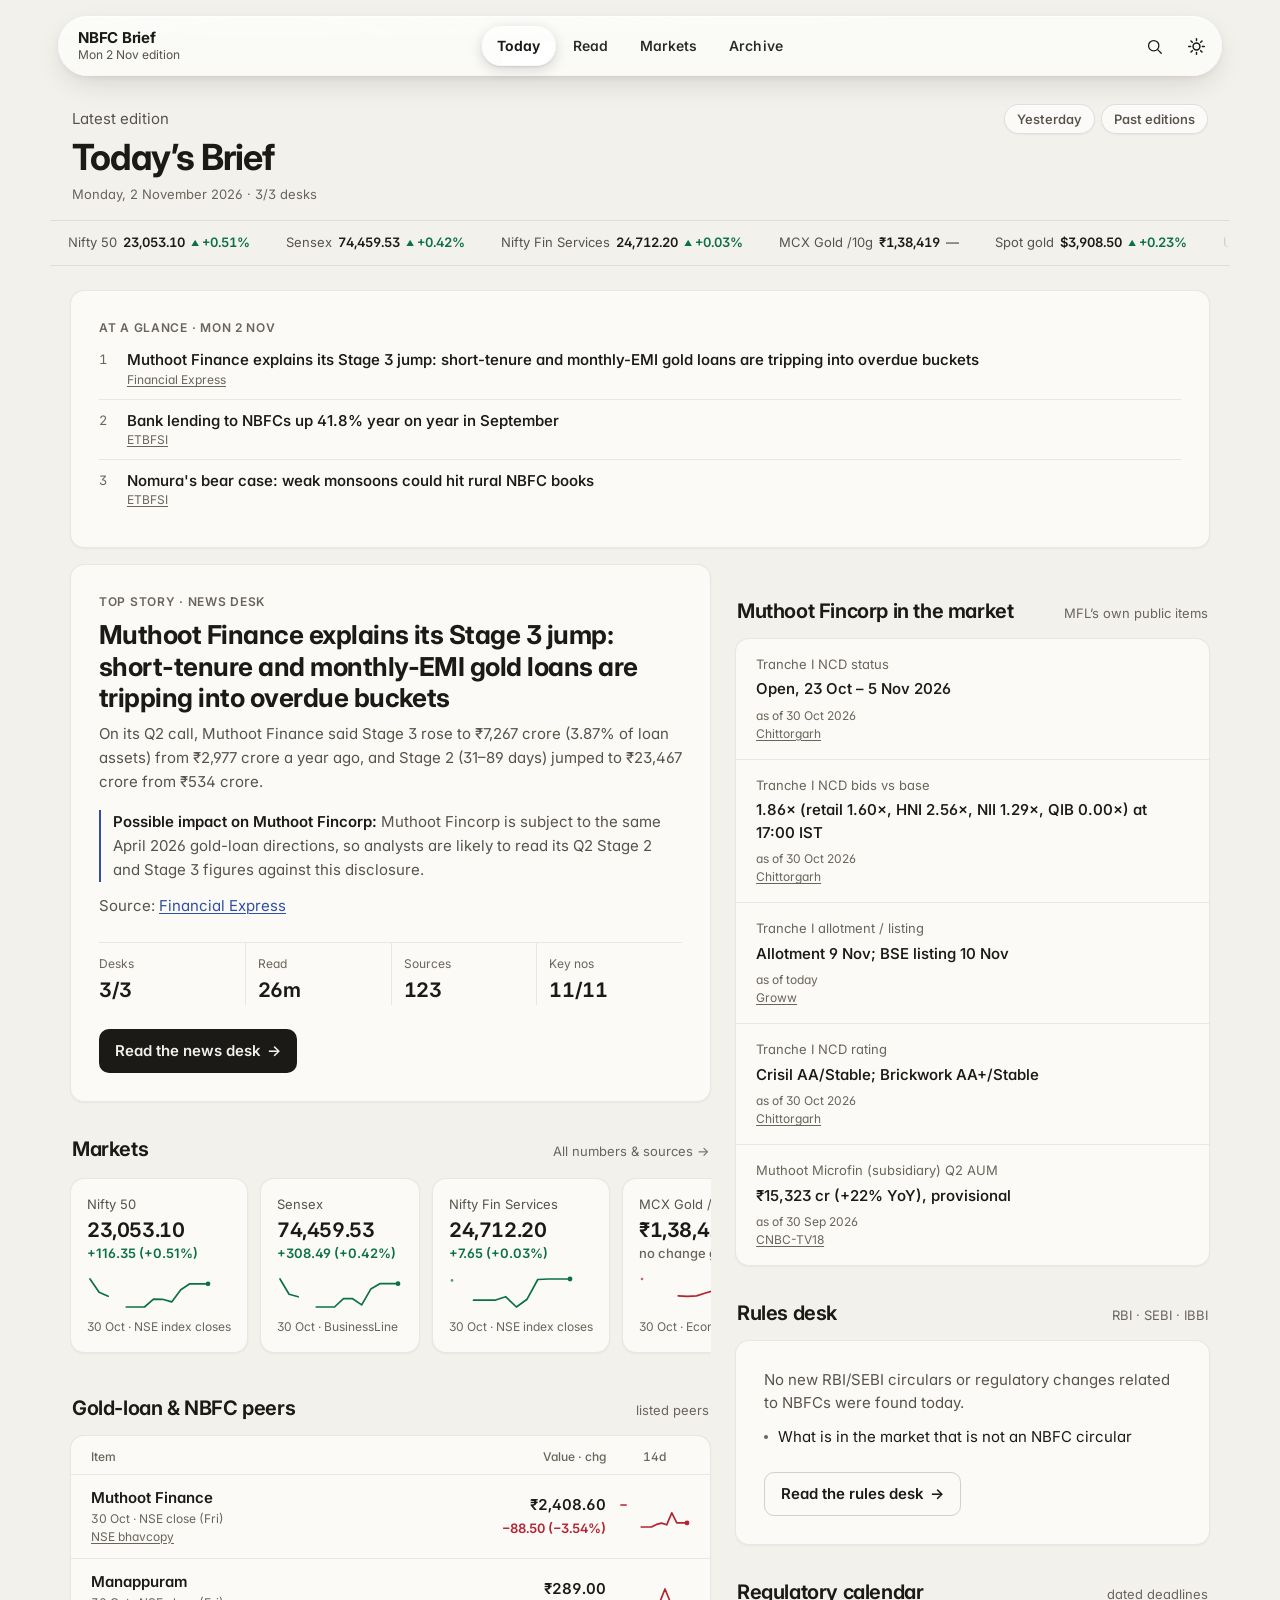
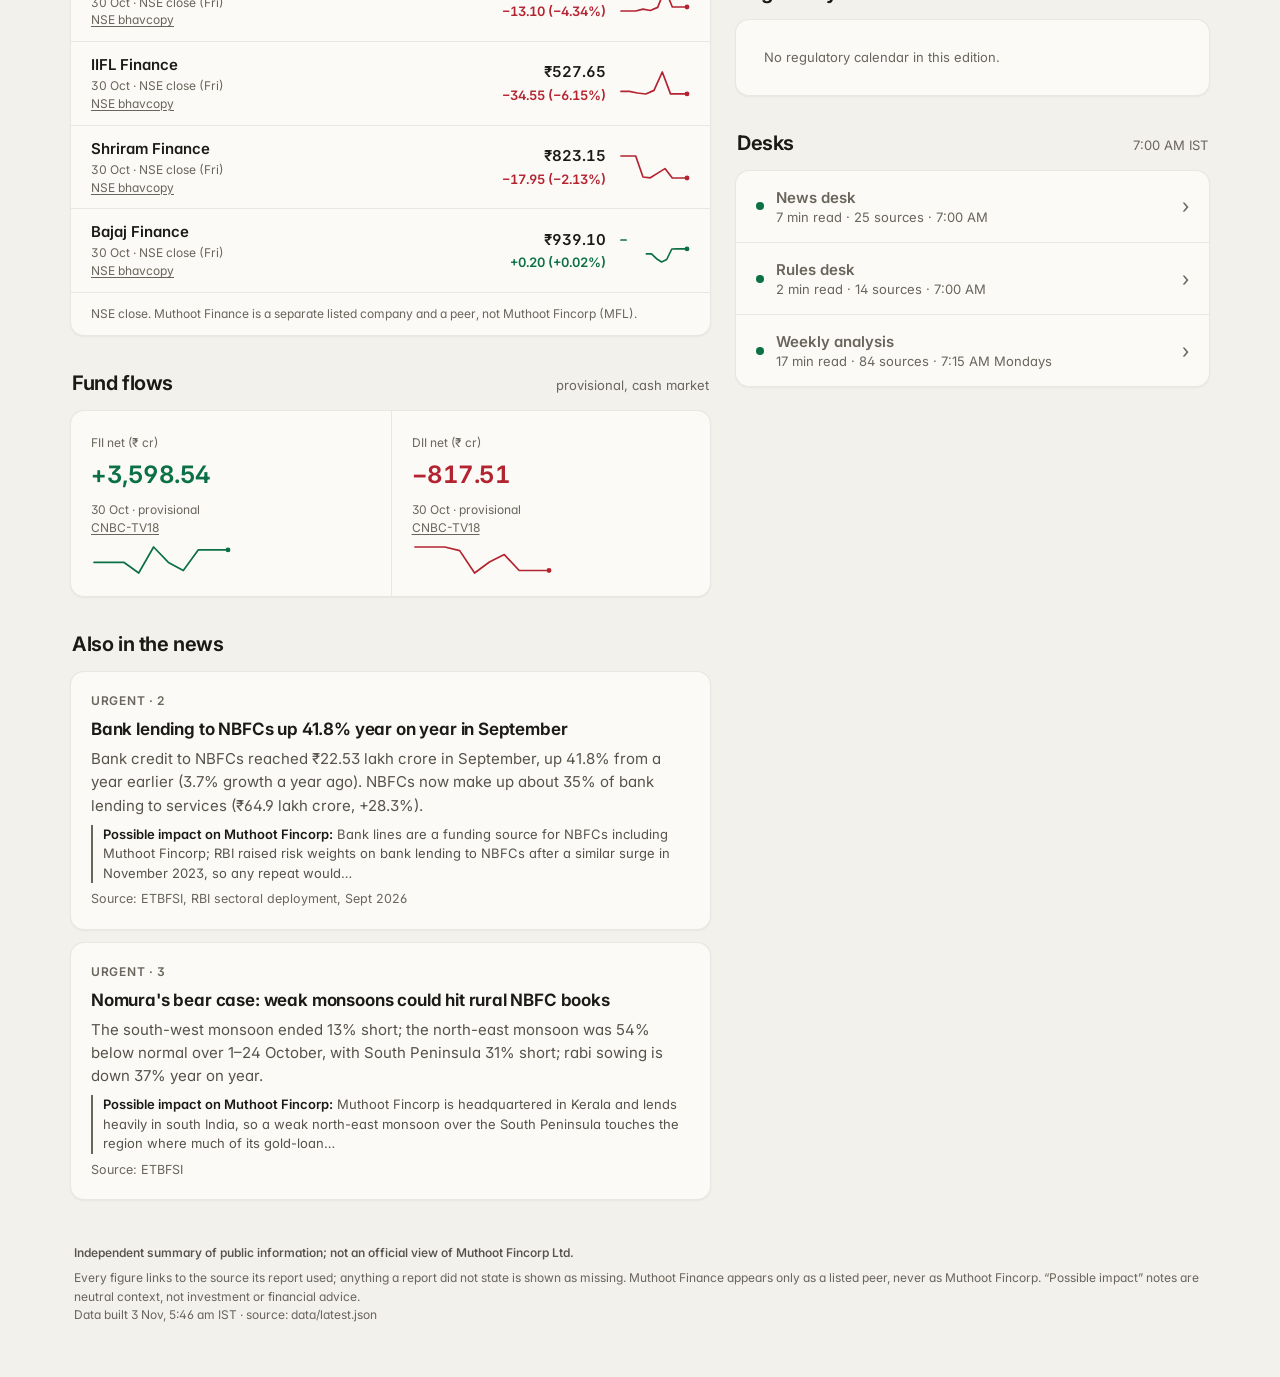
==== commit 1f9e813b: "Search across all editions (#/search, '/' shortcut, IndexedDB index, filters) + gold/AGLOC card; SW " ====
--- a/reader.html
+++ b/reader.html
@@ -29,7 +29,7 @@
     <a class="tp-a" id="tpA" href="#/" style="color:inherit;text-decoration:none"><b>NBFC Brief</b><span id="tpE">Daily NBFC brief</span></a>
     <div class="tp-b" id="tpB" aria-hidden="true"><b id="cbT"></b><span id="cbS"></span></div>
   </div>
-  <div class="tp-r"><button class="ic press" id="installBtn" type="button" aria-label="Install app" hidden></button><button class="ic press" id="themeBtn" type="button" aria-label="Dark theme" aria-pressed="false"></button></div>
+  <div class="tp-r"><button class="ic press" id="searchBtn" type="button" aria-label="Search all editions (/)" aria-keyshortcuts="/"></button><button class="ic press" id="installBtn" type="button" aria-label="Install app" hidden></button><button class="ic press" id="themeBtn" type="button" aria-label="Dark theme" aria-pressed="false"></button></div>
 </header>
 <main id="main" tabindex="-1">
   <div class="wrap" id="app" aria-busy="true">
--- a/app.css
+++ b/app.css
@@ -110,6 +110,25 @@
   border:1px solid var(--border);background:transparent}
 .pill[aria-current=true]{background:var(--inv);color:var(--on-inv);border-color:transparent}
 
+/* Today: inline edition pills beside the eyebrow (small to the eye, 44px to the finger) */
+.hd.tools{display:grid;grid-template-columns:minmax(0,1fr) auto;column-gap:var(--sp-2);align-items:center}
+.hd.tools .greet{grid-area:1/1;margin:0;white-space:nowrap}
+.hd.tools .ednav{grid-area:1/2;display:flex;gap:6px}
+.hd.tools h1{grid-area:2/1/3/3;margin-top:var(--sp-1)}
+.hd.tools .hsub{grid-area:3/1/4/3}
+.hd.tools.stack .ednav{grid-area:4/1/5/3;justify-self:start;margin-top:var(--sp-3)}
+.epill{position:relative;display:inline-flex;align-items:center;height:30px;padding:0 12px;border-radius:var(--r-pill);
+  font-size:var(--t-13);font-weight:550;line-height:1;color:var(--text-2);text-decoration:none;white-space:nowrap;-webkit-tap-highlight-color:transparent;
+  background:var(--epill-bg);border:1px solid var(--border);box-shadow:inset 0 1px 0 var(--epill-spec),var(--elev-1);
+  transition:transform .5s var(--spring),background-color .15s,color .15s,border-color .15s}
+.epill::before{content:"";position:absolute;inset:-7px -3px}
+.epill:active{transform:scale(.94);transition-duration:.1s;transition-timing-function:var(--ease-out)}
+.epill:focus-visible{border-radius:var(--r-pill);outline-offset:3px}
+@media (hover:hover){.epill:hover{background:var(--surface-2);color:var(--text-1);border-color:var(--border-strong)}}
+:root{--epill-bg:rgba(255,255,255,.62);--epill-spec:rgba(255,255,255,.9);
+  --spring:linear(0,.06 2%,.22 5%,.5 10%,.76 16%,.92 22%,1.01 29%,1.035 36%,1.03 44%,1.01 56%,.998 72%,1)}
+:root[data-theme=dark]{--epill-bg:rgba(255,255,255,.045);--epill-spec:rgba(255,255,255,.07)}
+
 .press{transition:transform .25s var(--ease-out),background-color .15s,color .15s}
 .press:active{transform:scale(.98)}
 
@@ -418,8 +437,87 @@
 html.tfade body,html.tfade .g,html.tfade .lg,html.tfade .pill{transition:background-color .25s ease,color .25s ease,border-color .25s ease}
 @media (prefers-reduced-motion:reduce){
   *,*::before,*::after{transition-duration:.01ms!important;animation-duration:.01ms!important;animation-iteration-count:1!important;scroll-behavior:auto!important}
-  .press:active{transform:none}
+  .press:active{transform:none}.epill:active{transform:none}
   .tk-track{animation:none}.tick .tk-vp{overflow-x:auto;scrollbar-width:none}
   ::view-transition-group(*),::view-transition-old(*),::view-transition-new(*){animation:none!important}
 }
-@media (forced-colors:active){.lg{background:Canvas!important;backdrop-filter:none!important}.g,.tp,.tabbar,.cvi{border:1px solid CanvasText}.tabbar a[aria-current=page],.pill[aria-current=true]{outline:2px solid Highlight}}
+@media (forced-colors:active){.lg{background:Canvas!important;backdrop-filter:none!important}.g,.tp,.tabbar,.cvi{border:1px solid CanvasText}.tabbar a[aria-current=page],.pill[aria-current=true]{outline:2px solid Highlight}.epill{border:1px solid CanvasText}}
+
+/* ---------------- search (#/search; additive) ----------------
+   Bar sticks under the top pill. Input is 16px+ so Android/iOS do not zoom; every target is 44px.
+   Filter pills are small: solid tokens, no backdrop blur. */
+.sx-bar{position:sticky;top:calc(var(--pill-top) + var(--pill-h) + 8px);z-index:6;margin:0 0 var(--sp-3)}
+.sx-f{display:flex;align-items:center;gap:6px;height:52px;padding:0 6px 0 16px;border-radius:var(--r-pill);border-color:var(--border);
+  background:var(--surface-1);box-shadow:inset 0 1px 0 var(--epill-spec),var(--elev-1)}
+.sx-f:focus-within{border-color:var(--accent);box-shadow:0 0 0 3px var(--accent-soft),var(--elev-1)}
+.sx-f>svg{flex:none;width:19px;height:19px;color:var(--text-3)}
+#sxq{flex:1;min-width:0;height:44px;border:0;background:transparent;color:var(--text-1);font:inherit;font-size:var(--t-17);outline:none;-webkit-appearance:none;appearance:none}
+#sxq::placeholder{color:var(--text-3)}
+#sxq::-webkit-search-cancel-button{display:none}
+.sx-x{flex:none;width:44px;height:44px;border-radius:22px;display:grid;place-items:center;font-size:22px;line-height:1;color:var(--text-2);background:transparent;border:0}
+@media (hover:hover){.sx-x:hover{background:var(--surface-2)}}
+.sx-fl{display:grid;gap:6px;margin:0 2px var(--sp-3)}
+.sx-g{display:flex;align-items:center;gap:8px;min-width:0}
+.sx-gl{flex:none;width:68px;font-size:var(--t-12);color:var(--text-3);letter-spacing:.02em}
+.sx-row{display:flex;gap:6px;overflow-x:auto;scrollbar-width:none;padding:7px 2px;margin:-3px 0;min-width:0;-webkit-overflow-scrolling:touch}
+.sx-row::-webkit-scrollbar{display:none}
+.sx-p{position:relative;flex:none;display:inline-flex;align-items:center;gap:6px;height:30px;padding:0 12px;border-radius:var(--r-pill);
+  font:inherit;font-size:var(--t-13);font-weight:550;line-height:1;color:var(--text-2);text-decoration:none;white-space:nowrap;cursor:pointer;-webkit-tap-highlight-color:transparent;
+  background:var(--epill-bg);border:1px solid var(--border);box-shadow:inset 0 1px 0 var(--epill-spec);transition:transform .5s var(--spring),background-color .15s,color .15s,border-color .15s}
+.sx-p::before{content:"";position:absolute;inset:-7px -3px}
+.sx-p:active{transform:scale(.94);transition-duration:.1s;transition-timing-function:var(--ease-out)}
+.sx-p[aria-pressed=true]{background:var(--inv);color:var(--on-inv);border-color:var(--inv);box-shadow:none}
+.sx-n{font-size:11px;font-weight:500;opacity:.62}
+.sx-more{color:var(--accent)}
+@media (hover:hover){.sx-p:hover:not([aria-pressed=true]){background:var(--surface-2);color:var(--text-1);border-color:var(--border-strong)}}
+.sx-less{justify-self:start;min-height:44px;padding:0 4px;background:none;border:0;font:inherit;font-size:var(--t-13);color:var(--accent);cursor:pointer}
+.sx-cnt{margin:var(--sp-2) 2px var(--sp-3);font-size:var(--t-13);color:var(--text-3);min-height:1.4em}
+.sx-res{list-style:none;margin:0;padding:0;border-radius:var(--r-l);overflow:hidden;background:var(--surface-1);border:1px solid var(--hairline);box-shadow:var(--elev-1)}
+.sx-res:empty{display:none}
+.sx-r+.sx-r{border-top:1px solid var(--hairline)}
+.sx-a{display:grid;gap:4px;min-height:44px;padding:14px 18px;color:inherit;text-decoration:none;-webkit-tap-highlight-color:transparent;transition:background-color .15s}
+.sx-a:focus-visible{outline-offset:-3px}
+@media (hover:hover){.sx-a:hover{background:var(--surface-2)}}
+.sx-a:active{background:var(--surface-2)}
+.sx-m{display:flex;flex-wrap:wrap;align-items:baseline;gap:4px 8px;font-size:var(--t-12);color:var(--text-3);line-height:1.35}
+.sx-m .num{color:var(--text-2);font-weight:600}
+.sx-k{font-weight:600;letter-spacing:.04em;text-transform:uppercase;font-size:10.5px;color:var(--accent)}
+.sx-s{min-width:0;overflow:hidden;text-overflow:ellipsis;white-space:nowrap;max-width:100%}
+.sx-t{font-size:var(--t-15);font-weight:600;line-height:1.35;color:var(--text-1)}
+.sx-b{font-size:var(--t-14,14px);line-height:1.5;color:var(--text-2);display:-webkit-box;-webkit-line-clamp:3;-webkit-box-orient:vertical;overflow:hidden}
+.sx-f2{display:flex;flex-wrap:wrap;gap:4px 10px;font-size:var(--t-12);color:var(--text-3);line-height:1.4}
+.sx-src::before{content:"Source: "}
+.sx-a mark{background:var(--accent-soft);color:inherit;border-radius:3px;padding:0 1px;box-decoration-break:clone;-webkit-box-decoration-break:clone}
+.sx-mb{margin-top:var(--sp-3)}
+.sx-empty{display:grid;gap:4px;margin:var(--sp-2) 2px}
+.sx-empty .sx-gl{width:auto;margin-top:var(--sp-2)}
+.sx-empty .sx-row{flex-wrap:wrap;overflow:visible}
+.sx-none{margin-top:var(--sp-2)}
+/* the item a search result opened: brief accent flash, static under reduced motion */
+.hit{scroll-margin-top:calc(var(--pill-top) + var(--pill-h) + 24px);border-radius:var(--r-s);animation:hitf 2.6s var(--ease-out) both}
+@keyframes hitf{0%,35%{background:var(--accent-soft);box-shadow:0 0 0 6px var(--accent-soft)}100%{background:transparent;box-shadow:0 0 0 6px transparent}}
+@media (prefers-reduced-motion:reduce){.hit{animation:none;background:var(--accent-soft);box-shadow:0 0 0 6px var(--accent-soft)}}
+
+/* ---------------- gold card (optional day.gold; additive) ---------------- */
+.gt .gh th{text-align:left;padding:14px 20px 6px;border-bottom:0;border-top:1px solid var(--hairline)}
+.gt tbody:first-of-type .gh th{border-top:0}
+.gt .gh-t{display:block;font-size:var(--t-12);font-weight:650;letter-spacing:.06em;text-transform:uppercase;color:var(--text-2)}
+.gt .gh .meta{display:inline;margin:0;font-weight:400}
+.gt .gh .meta a{color:var(--text-3)}
+.gt .gh+tr td{border-top:0}
+.gch{font-size:var(--t-12);font-weight:600;white-space:nowrap;font-variant-numeric:tabular-nums}
+.gch.up{color:var(--up)}.gch.dn{color:var(--down)}.gch.flat{color:var(--text-3);font-weight:500}
+.gsp{display:block;margin:0 auto;padding:6px;min-width:44px;min-height:44px;border-radius:var(--r-s);background:none;border:0;cursor:pointer;color:inherit}
+.gsp[aria-expanded=true]{background:var(--surface-2)}
+@media (hover:hover){.gsp:hover{background:var(--surface-2)}}
+.gt tr.gx td{padding:4px 16px 16px;border-top:0;text-align:left}
+.gx-r{display:flex;gap:6px;justify-content:flex-end;margin-bottom:6px}
+.gx-r button{position:relative;height:30px;padding:0 12px;border-radius:var(--r-pill);font:inherit;font-size:var(--t-12);font-weight:600;color:var(--text-2);background:var(--epill-bg);border:1px solid var(--border);cursor:pointer}
+.gx-r button::before{content:"";position:absolute;inset:-7px -2px}
+.gx-r button[aria-pressed=true]{background:var(--inv);color:var(--on-inv);border-color:var(--inv)}
+.gx-plot{position:relative}
+.gx-svg{display:block;width:100%;height:128px;margin:0}
+.gx-grid{stroke:var(--hairline);stroke-width:1;stroke-dasharray:2 3}
+.gx-y{position:absolute;right:0;transform:translateY(-50%);font-size:11px;color:var(--text-3)}
+.gx-x{position:absolute;bottom:0;font-size:11px;color:var(--text-3)}
+.gx-none{font-size:var(--t-13);color:var(--text-3);margin:4px 0}
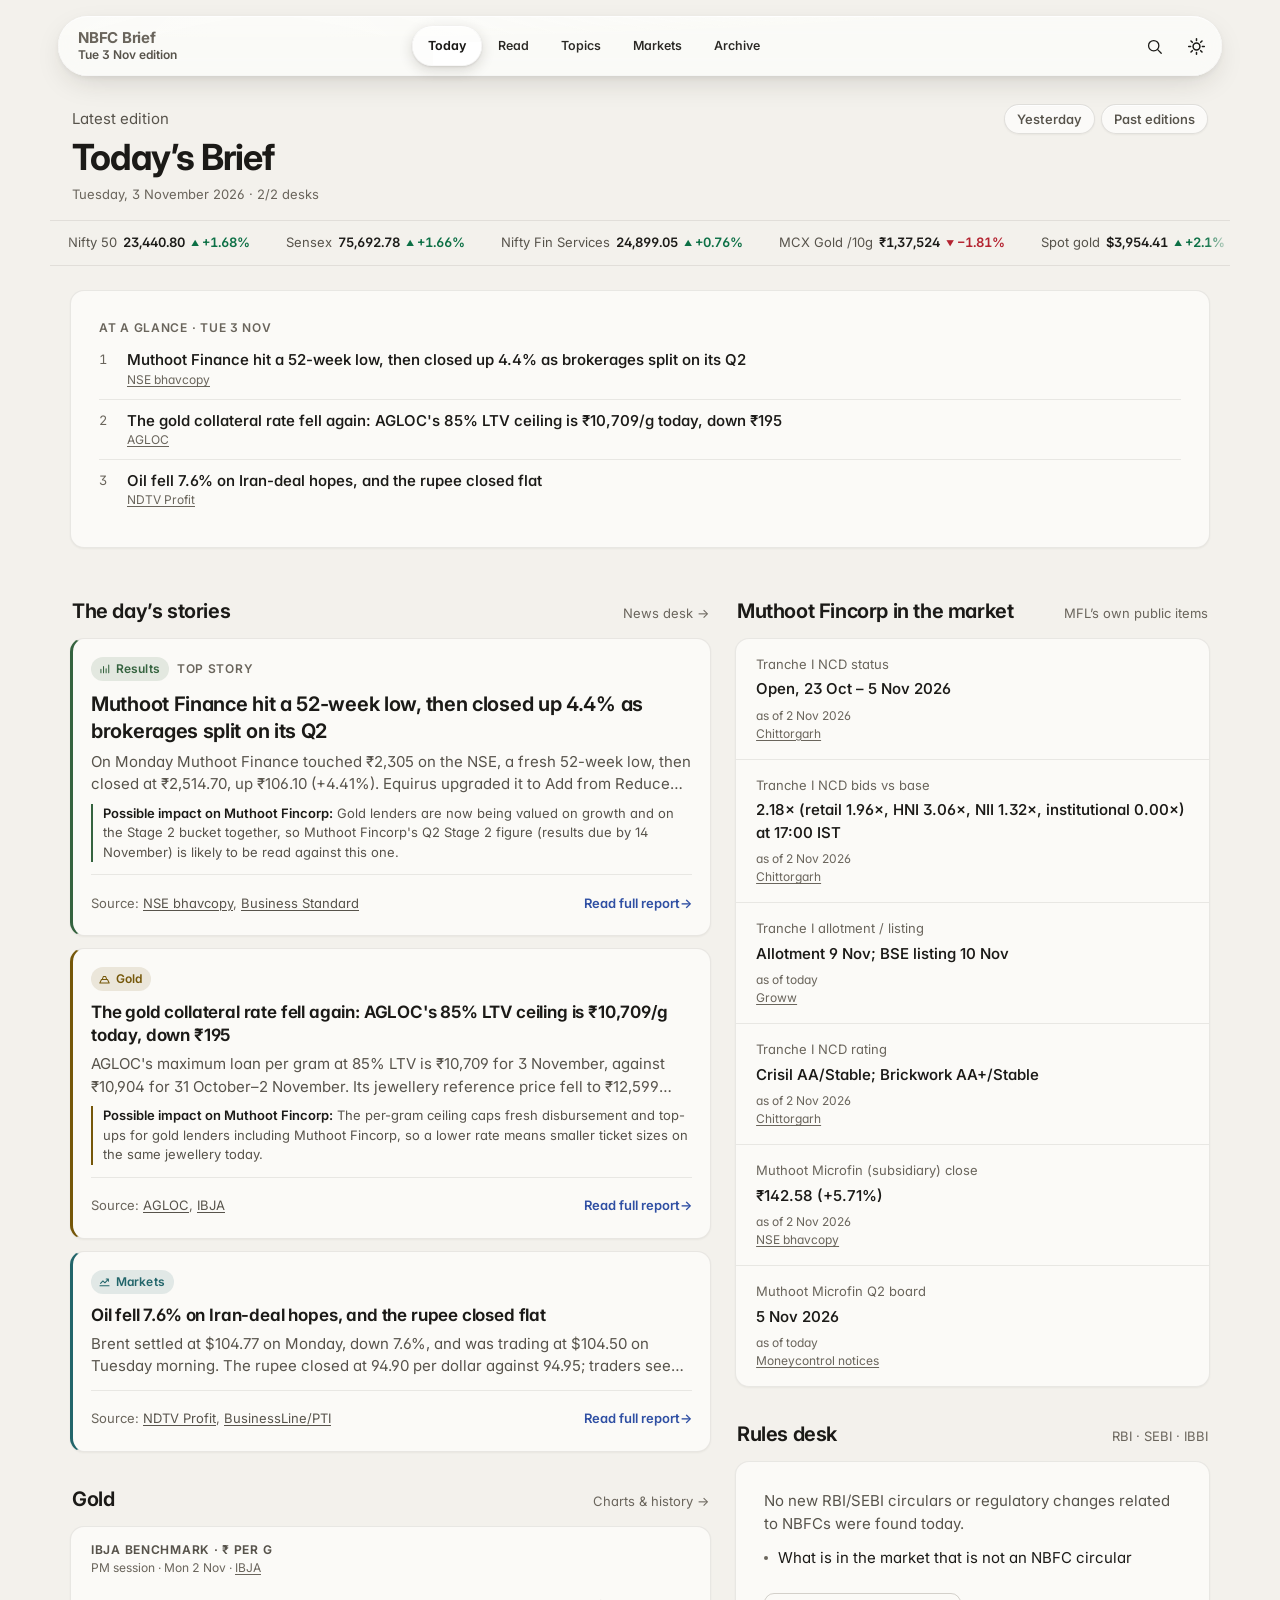
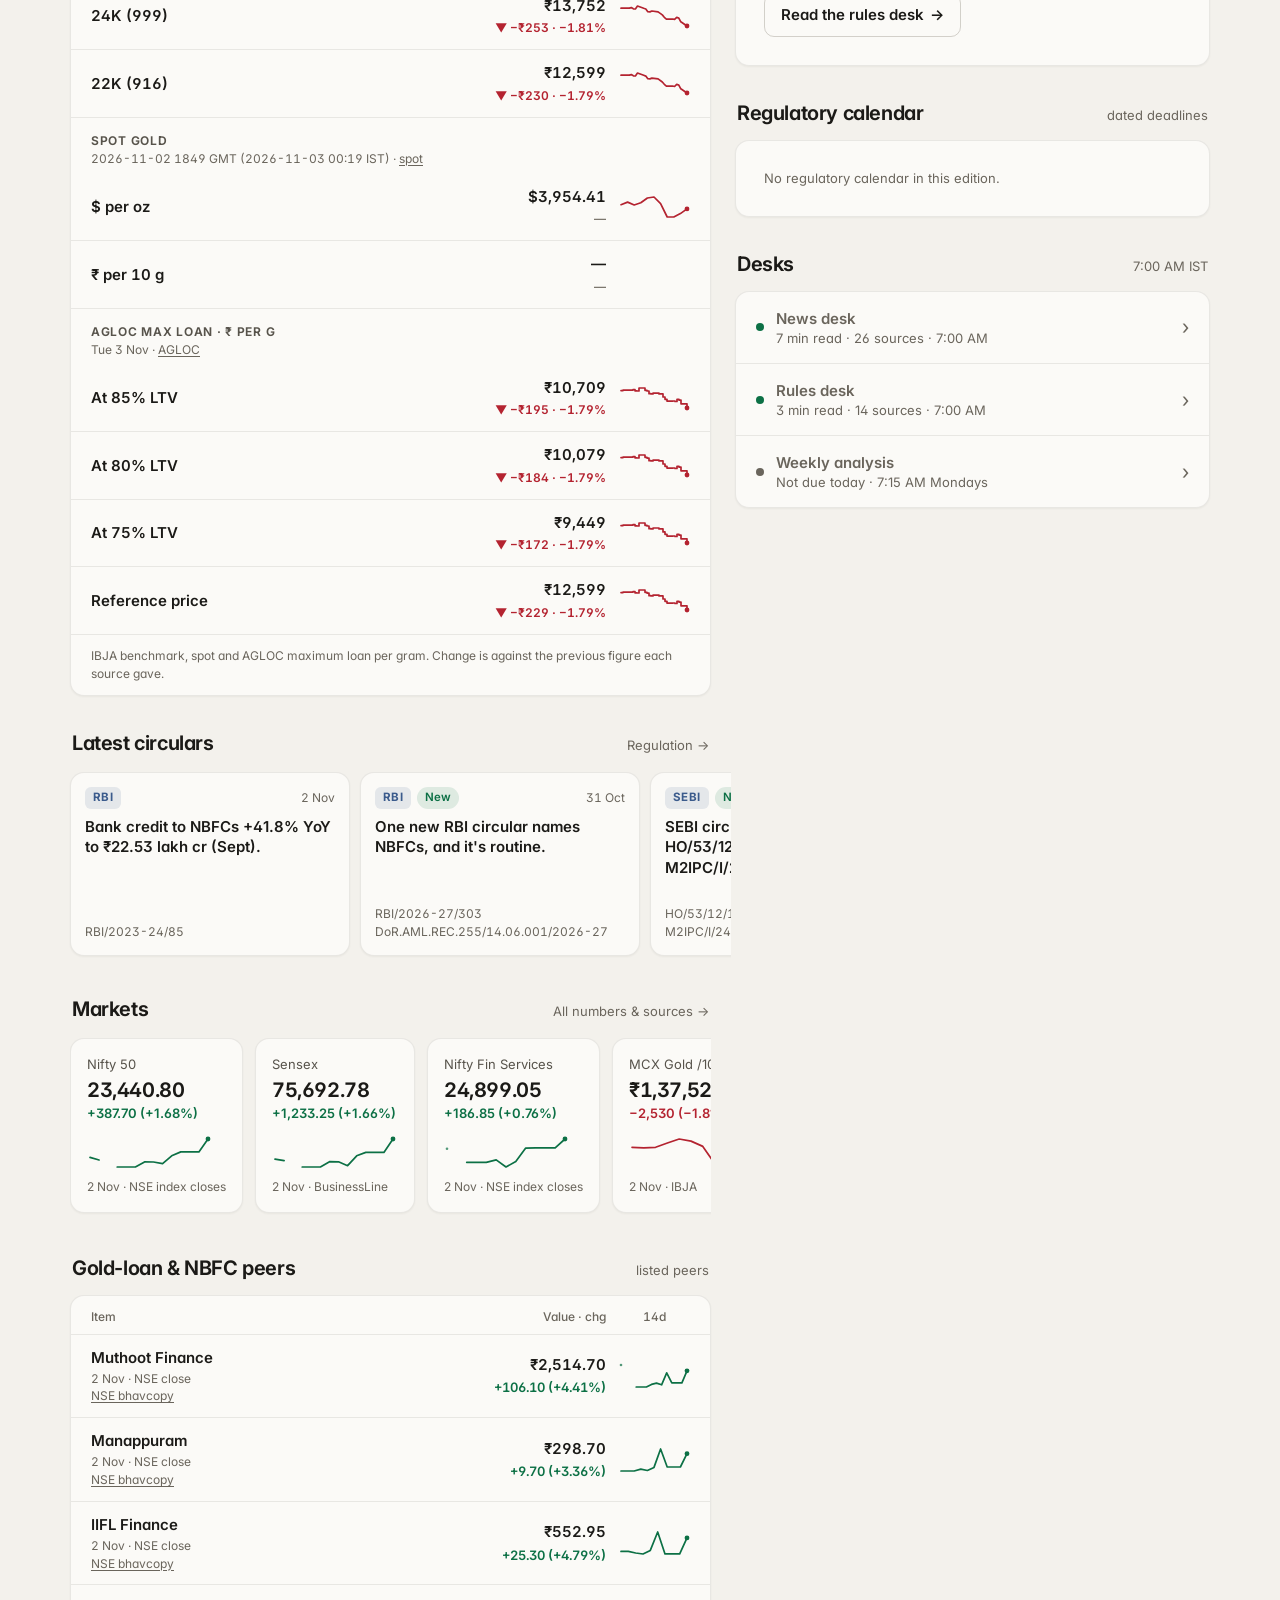
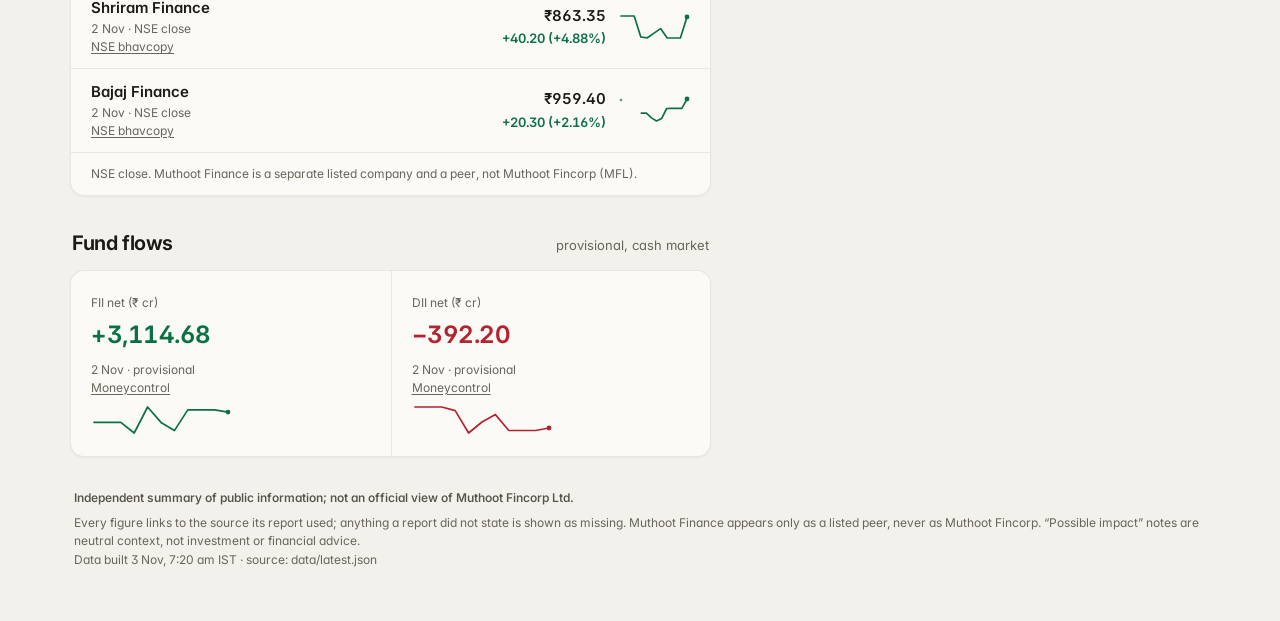
==== commit ff779e6c: "Topics: 5-tab bar, Topics hubs (hubs.js), Today story cards + latest circulars, Archive topic dots; " ====
--- a/reader.html
+++ b/reader.html
@@ -39,6 +39,7 @@
 <nav class="tabbar" id="tabbar" aria-label="Sections"><span class="lg" aria-hidden="true"></span>
   <a href="#/" data-tab="today"><svg viewBox="0 0 24 24" aria-hidden="true"><path d="M4.5 5h12v14h-10a2 2 0 0 1-2-2zM16.5 9h3v8a2 2 0 0 1-2 2M8 9h5M8 12.5h5M8 16h3"/></svg><span>Today</span></a>
   <a href="#/read" data-tab="read"><svg viewBox="0 0 24 24" aria-hidden="true"><path d="M3 5.5c3-1 6-1 9 1 3-2 6-2 9-1V19c-3-1-6-1-9 1-3-2-6-2-9-1zM12 6.5V20"/></svg><span>Read</span></a>
+  <a href="#/topics" data-tab="topics"><svg viewBox="0 0 24 24" aria-hidden="true"><rect x="4" y="4" width="6.5" height="6.5" rx="1.8"/><rect x="13.5" y="4" width="6.5" height="6.5" rx="1.8"/><rect x="4" y="13.5" width="6.5" height="6.5" rx="1.8"/><rect x="13.5" y="13.5" width="6.5" height="6.5" rx="1.8"/></svg><span>Topics</span></a>
   <a href="#/markets" data-tab="markets"><svg viewBox="0 0 24 24" aria-hidden="true"><path d="M4 19.5h16M5 15l4-4.5 3.5 3L19 6.5M15 6.5h4v4"/></svg><span>Markets</span></a>
   <a href="#/archive" data-tab="archive"><svg viewBox="0 0 24 24" aria-hidden="true"><path d="M6 4.5h12M5 7.5h14M4 10.5h16v9H4zM10 14.5h4"/></svg><span>Archive</span></a>
 </nav>
--- a/app.css
+++ b/app.css
@@ -467,7 +467,7 @@
 .sx-p::before{content:"";position:absolute;inset:-7px -3px}
 .sx-p:active{transform:scale(.94);transition-duration:.1s;transition-timing-function:var(--ease-out)}
 .sx-p[aria-pressed=true]{background:var(--inv);color:var(--on-inv);border-color:var(--inv);box-shadow:none}
-.sx-n{font-size:11px;font-weight:500;opacity:.62}
+.sx-n{font-size:11px;font-weight:600;opacity:.9}
 .sx-more{color:var(--accent)}
 @media (hover:hover){.sx-p:hover:not([aria-pressed=true]){background:var(--surface-2);color:var(--text-1);border-color:var(--border-strong)}}
 .sx-less{justify-self:start;min-height:44px;padding:0 4px;background:none;border:0;font:inherit;font-size:var(--t-13);color:var(--accent);cursor:pointer}
@@ -521,3 +521,119 @@
 .gx-y{position:absolute;right:0;transform:translateY(-50%);font-size:11px;color:var(--text-3)}
 .gx-x{position:absolute;bottom:0;font-size:11px;color:var(--text-3)}
 .gx-none{font-size:var(--t-13);color:var(--text-3);margin:4px 0}
+/* ---------------- topics: hub accents, Today story cards, latest circulars, Topics / hub / peer pages ---------------- */
+/* one restrained accent per hub; text sits on a ~12% tint of it */
+:root{--h-regulation:#3b5b8c;--h-muthoot-fincorp:#a33a3a;--h-peers:#505a68;--h-gold:#755709;--h-markets:#22656a;--h-results:#35633f;--h-ratings:#6a5891;--h-deals:#864c1f;--h-asset-quality:#8a4f6a}
+:root[data-theme=dark]{--h-regulation:#8fb0e0;--h-muthoot-fincorp:#f08f8f;--h-peers:#aab4c2;--h-gold:#e2c26a;--h-markets:#7cc6c9;--h-results:#8cc79a;--h-ratings:#b9a8e0;--h-deals:#e3a97a;--h-asset-quality:#d99ab6}
+[data-hub]{--hub:var(--text-2)}
+[data-hub=regulation]{--hub:var(--h-regulation)}[data-hub=muthoot-fincorp]{--hub:var(--h-muthoot-fincorp)}[data-hub=peers]{--hub:var(--h-peers)}[data-hub=gold]{--hub:var(--h-gold)}
+[data-hub=markets]{--hub:var(--h-markets)}[data-hub=results]{--hub:var(--h-results)}[data-hub=ratings]{--hub:var(--h-ratings)}[data-hub=deals]{--hub:var(--h-deals)}
+[data-hub=asset-quality]{--hub:var(--h-asset-quality)}
+.hic{fill:none;stroke:currentColor;stroke-width:1.6;stroke-linecap:round;stroke-linejoin:round;flex:none}
+/* five tabs: one-line labels, smaller icons; fits 360px */
+.tabbar{width:min(460px,calc(100vw - 20px))}
+.tabbar a{gap:2px}
+.tabbar a svg{width:21px;height:21px}
+.tabbar a span{font-size:12.5px;white-space:nowrap;letter-spacing:0}
+@media (max-width:370px){.tabbar a span{font-size:12px}.tabbar a svg{width:20px;height:20px}}
+/* hub chip */
+.tagrow{display:flex;align-items:center;gap:8px;flex-wrap:wrap;min-height:24px}
+.hchip{display:inline-flex;align-items:center;gap:5px;height:24px;padding:0 9px 0 7px;border-radius:var(--r-pill);font-size:var(--t-12);font-weight:600;letter-spacing:.01em;
+  color:var(--hub);background:color-mix(in srgb,var(--hub) 12%,transparent);text-decoration:none;position:relative}
+.hchip::before{content:"";position:absolute;inset:-10px -2px}
+.hchip.none{color:var(--text-3);background:var(--surface-2);padding:0 9px}
+.kick,.fk{font-size:var(--t-12);font-weight:600;color:var(--text-3);letter-spacing:.02em}
+.kick{text-transform:uppercase;letter-spacing:.06em}
+/* Today: story cards */
+.scards{display:grid;gap:12px}
+.scard{padding:18px 18px 14px;border-left:3px solid var(--hub,var(--hairline))}
+.scard h3,.fi h3{font-size:var(--t-17);line-height:1.35;font-weight:650;letter-spacing:-.01em;margin:10px 0 6px;color:var(--text-1)}
+.scard:first-child h3{font-size:var(--t-20);letter-spacing:-.015em}
+.sum{font-size:var(--t-15);line-height:1.5;color:var(--text-2);display:-webkit-box;-webkit-line-clamp:2;-webkit-box-orient:vertical;overflow:hidden;margin:0}
+.scard .why.sm,.fi .why.sm{border-left-color:var(--hub,var(--accent))}
+.sc-f{display:flex;align-items:center;justify-content:space-between;gap:12px;margin-top:12px;padding-top:10px;border-top:1px solid var(--hairline);flex-wrap:wrap}
+.sc-f .by{font-size:var(--t-13);color:var(--text-3);min-width:0;overflow:hidden;text-overflow:ellipsis;white-space:nowrap;max-width:100%}
+.sc-f .by a{color:var(--text-2)}
+.sc-f .more{font-size:var(--t-13);font-weight:600;color:var(--accent);text-decoration:none;min-height:36px;display:inline-flex;align-items:center;margin-left:auto;white-space:nowrap}
+/* Today: latest circulars strip */
+.circs{display:flex;gap:10px;overflow-x:auto;scrollbar-width:none;margin:0 calc(-1*var(--gut));padding:2px var(--gut) 6px;scroll-snap-type:x mandatory;scroll-padding:0 var(--gut);list-style:none}
+.circs::-webkit-scrollbar{display:none}
+.circs li{flex:none;width:min(78vw,280px);scroll-snap-align:start;display:flex}
+.circ{display:flex;flex-direction:column;gap:8px;padding:14px;text-decoration:none;color:inherit;width:100%;min-height:128px}
+.ci-t{display:flex;align-items:center;gap:6px}
+.rgb{display:inline-flex;align-items:center;height:22px;padding:0 8px;border-radius:var(--r-s);font-size:11.5px;font-weight:700;letter-spacing:.04em;color:var(--h-regulation);background:color-mix(in srgb,var(--h-regulation) 12%,transparent)}
+.st{display:inline-flex;align-items:center;height:22px;padding:0 8px;border-radius:var(--r-pill);font-size:11.5px;font-weight:600;color:var(--text-2);background:var(--surface-2)}
+.st-new{color:var(--up);background:color-mix(in srgb,var(--up) 12%,transparent)}
+.st-draft{color:var(--warn);background:color-mix(in srgb,var(--warn) 12%,transparent)}
+.st-deadline{color:var(--down);background:color-mix(in srgb,var(--down) 11%,transparent)}
+.ci-d{margin-left:auto;font-size:var(--t-12);color:var(--text-3)}
+.ci-h{font-size:var(--t-15);font-weight:600;line-height:1.38;display:-webkit-box;-webkit-line-clamp:3;-webkit-box-orient:vertical;overflow:hidden}
+.ci-r{font-size:var(--t-12);color:var(--text-3);margin-top:auto}
+/* hub / topics headers: large glass, accent-tinted */
+.hubhd{position:relative;margin-top:calc(var(--pill-top) + var(--pill-h) + 18px);padding:20px 20px 18px;border-radius:22px;overflow:hidden;
+  background:linear-gradient(160deg,color-mix(in srgb,var(--hub,var(--accent)) 13%,var(--surface-1)) 0%,var(--surface-1) 72%);border:1px solid var(--hairline);box-shadow:var(--elev-2)}
+.hubhd::after{content:"";position:absolute;inset:0;border-radius:inherit;pointer-events:none;box-shadow:inset 0 1px 0 var(--glass-rim2)}
+.hubhd.big{--hub:var(--accent);padding:24px 20px 22px}
+.hubhd h1{margin:2px 0 0}
+.hubhd .greet{margin:0;color:var(--hub,var(--text-3))}
+.hubhd .hsub{margin-top:10px;color:var(--text-2);font-size:var(--t-15);line-height:1.5}
+.hback{display:inline-flex;align-items:center;gap:4px;min-height:36px;margin:-8px 0 6px -4px;padding:0 6px;font-size:var(--t-13);font-weight:600;color:var(--text-2);text-decoration:none;border-radius:var(--r-m)}
+.hh{display:flex;align-items:center;gap:14px}
+.hh-i{display:inline-grid;place-items:center;width:44px;height:44px;border-radius:14px;flex:none;color:var(--hub);background:color-mix(in srgb,var(--hub) 13%,transparent);box-shadow:inset 0 0 0 1px color-mix(in srgb,var(--hub) 18%,transparent)}
+/* topics grid */
+.hub-grid{display:grid;grid-template-columns:repeat(2,minmax(0,1fr));gap:12px;margin-top:20px}
+.htile{display:flex;flex-direction:column;gap:6px;padding:14px 14px 12px;min-height:178px;text-decoration:none;color:inherit;border-radius:18px;position:relative;overflow:hidden}
+.htile::before{content:"";position:absolute;left:0;right:0;top:0;height:3px;background:var(--hub);opacity:.85}
+.htile .hh-i{width:38px;height:38px;border-radius:12px}
+.ht-top{display:flex;align-items:flex-end;justify-content:space-between;gap:8px;margin-bottom:6px}
+.hspk{display:block;flex:none}.hspk rect{fill:var(--hub);opacity:.75}.hspk rect.z{opacity:.22}
+.hspk.sk{width:56px;height:22px;border-radius:4px;background:var(--surface-2)}
+.ht-n{font-size:var(--t-17);font-weight:650;letter-spacing:-.01em;color:var(--text-1)}
+.ht-c{font-size:var(--t-12);color:var(--text-3)}
+.ht-h{font-size:var(--t-13);line-height:1.4;color:var(--text-2);display:-webkit-box;-webkit-line-clamp:2;-webkit-box-orient:vertical;overflow:hidden;margin-top:auto;padding-top:6px;border-top:1px solid var(--hairline)}
+.ht-d{font-size:11.5px;color:var(--text-3)}
+.sk-l{display:block;height:10px;border-radius:5px;background:var(--surface-2);margin:4px 0}.sk-l.s{width:60%}
+.hload{padding:18px}
+/* hub feed */
+.fday{font-size:var(--t-13);font-weight:650;color:var(--text-3);letter-spacing:.02em;margin:18px 4px 8px}
+.fgrp{display:grid;gap:10px}
+.fi{padding:16px 16px 12px;border-left:3px solid var(--hub,var(--hairline))}
+.fi h3{font-size:var(--t-15);margin:8px 0 6px}
+.fmore{display:flex;justify-content:center;margin:14px 0}
+.hf{margin-top:-2px}
+.pill[aria-pressed=true]{background:var(--inv);color:var(--on-inv);border-color:transparent}
+.pill .num{margin-left:4px;font-weight:500}
+.rf{display:grid;grid-template-columns:repeat(auto-fit,minmax(140px,1fr));gap:8px 16px;margin:8px 0}
+.rf div{min-width:0}.rf dt{font-size:11.5px;color:var(--text-3);font-weight:600;letter-spacing:.02em}.rf dd{font-size:var(--t-13);color:var(--text-1);overflow-wrap:anywhere}
+/* deadlines strip */
+.dls{display:flex;gap:10px;overflow-x:auto;scrollbar-width:none;margin:0 calc(-1*var(--gut));padding:2px var(--gut) 6px;list-style:none;scroll-snap-type:x mandatory;scroll-padding:0 var(--gut)}
+.dls::-webkit-scrollbar{display:none}.dls li{flex:none;width:min(74vw,260px);scroll-snap-align:start;display:flex}
+.dl{display:flex;gap:12px;padding:12px;text-decoration:none;color:inherit;width:100%;align-items:flex-start}
+.dl-d{display:grid;place-items:center;width:46px;height:50px;border-radius:12px;flex:none;color:var(--down);background:color-mix(in srgb,var(--down) 10%,transparent);line-height:1}
+.dl-d b{font-size:20px;font-weight:700}.dl-d span{font-size:11px;font-weight:600;text-transform:uppercase}
+.dl-b{display:flex;flex-direction:column;gap:3px;min-width:0}.dl-n{font-size:var(--t-12);color:var(--text-3);font-weight:600}
+.dl-t{font-size:var(--t-13);line-height:1.4;display:-webkit-box;-webkit-line-clamp:3;-webkit-box-orient:vertical;overflow:hidden}
+/* peers */
+.ptiles{display:grid;grid-template-columns:repeat(2,minmax(0,1fr));gap:10px}
+.ptile{display:flex;flex-direction:column;gap:4px;padding:14px;text-decoration:none;color:inherit}
+.pt-n{font-weight:650;font-size:var(--t-15)}.pt-v{font-size:var(--t-17);font-weight:650}.pt-v.none{font-size:var(--t-13);font-weight:500;color:var(--text-3)}
+.pt-c{font-size:var(--t-12);color:var(--text-3)}
+.pills.wrapp{flex-wrap:wrap;overflow:visible;margin:0;padding:0}
+.pchart{padding:14px 14px 10px}
+/* MFL NCD */
+.ncd{padding:16px}.ncdl{display:inline-block;font-size:var(--t-12);font-weight:600;color:var(--warn);background:color-mix(in srgb,var(--warn) 11%,transparent);padding:4px 10px;border-radius:var(--r-pill);margin:0 0 8px}
+.ncd h3{font-size:var(--t-15);font-weight:650;margin:4px 0 6px}
+.ncdc{margin:10px 0 0}.ncdc rect{fill:var(--h-muthoot-fincorp);opacity:.8}.ncdc text{font-size:10px;fill:var(--text-3)}.ncdc figcaption{font-size:var(--t-12);color:var(--text-3);margin-top:4px}
+/* archive: topic dots */
+.tpick{display:flex;align-items:center;gap:10px;margin:0 0 12px}
+.tp-l{font-size:var(--t-12);color:var(--text-3);font-weight:600;white-space:nowrap}
+.tp-s{display:flex;gap:6px;overflow-x:auto;scrollbar-width:none;padding:2px 0}.tp-s::-webkit-scrollbar{display:none}
+.tp-s .pill{min-height:34px;gap:6px}.tp-s .pill i{width:7px;height:7px;border-radius:4px;background:var(--hub)}
+.tp-s .pill[aria-pressed=true]{background:color-mix(in srgb,var(--hub,var(--inv)) 16%,var(--surface-1));color:var(--text-1);border-color:var(--hub,var(--inv))}
+.tp-s .pill[data-atopic=""][aria-pressed=true]{background:var(--inv);color:var(--on-inv)}
+.d-t{background:var(--hub,var(--accent));width:4px;height:4px;border-radius:2px;box-shadow:0 0 0 1.5px color-mix(in srgb,var(--hub,var(--accent)) 30%,transparent)}
+.cd.now .dots i.d-t{background:var(--on-inv)}
+@media (min-width:600px){.hub-grid{grid-template-columns:repeat(3,minmax(0,1fr))}.ptiles{grid-template-columns:repeat(3,minmax(0,1fr))}}
+@media (min-width:900px){.hub-grid{grid-template-columns:repeat(4,minmax(0,1fr));gap:14px}.scards{grid-template-columns:1fr}.fgrp{grid-template-columns:repeat(2,minmax(0,1fr))}.ptiles{grid-template-columns:repeat(5,minmax(0,1fr))}}
+@media (hover:hover){.htile:hover,.circ:hover,.dl:hover,.ptile:hover{border-color:var(--border-strong)}.hchip:hover{background:color-mix(in srgb,var(--hub) 18%,transparent)}}
+@media (forced-colors:active){.hchip,.rgb,.st,.hh-i{border:1px solid CanvasText}.htile::before{background:CanvasText}}
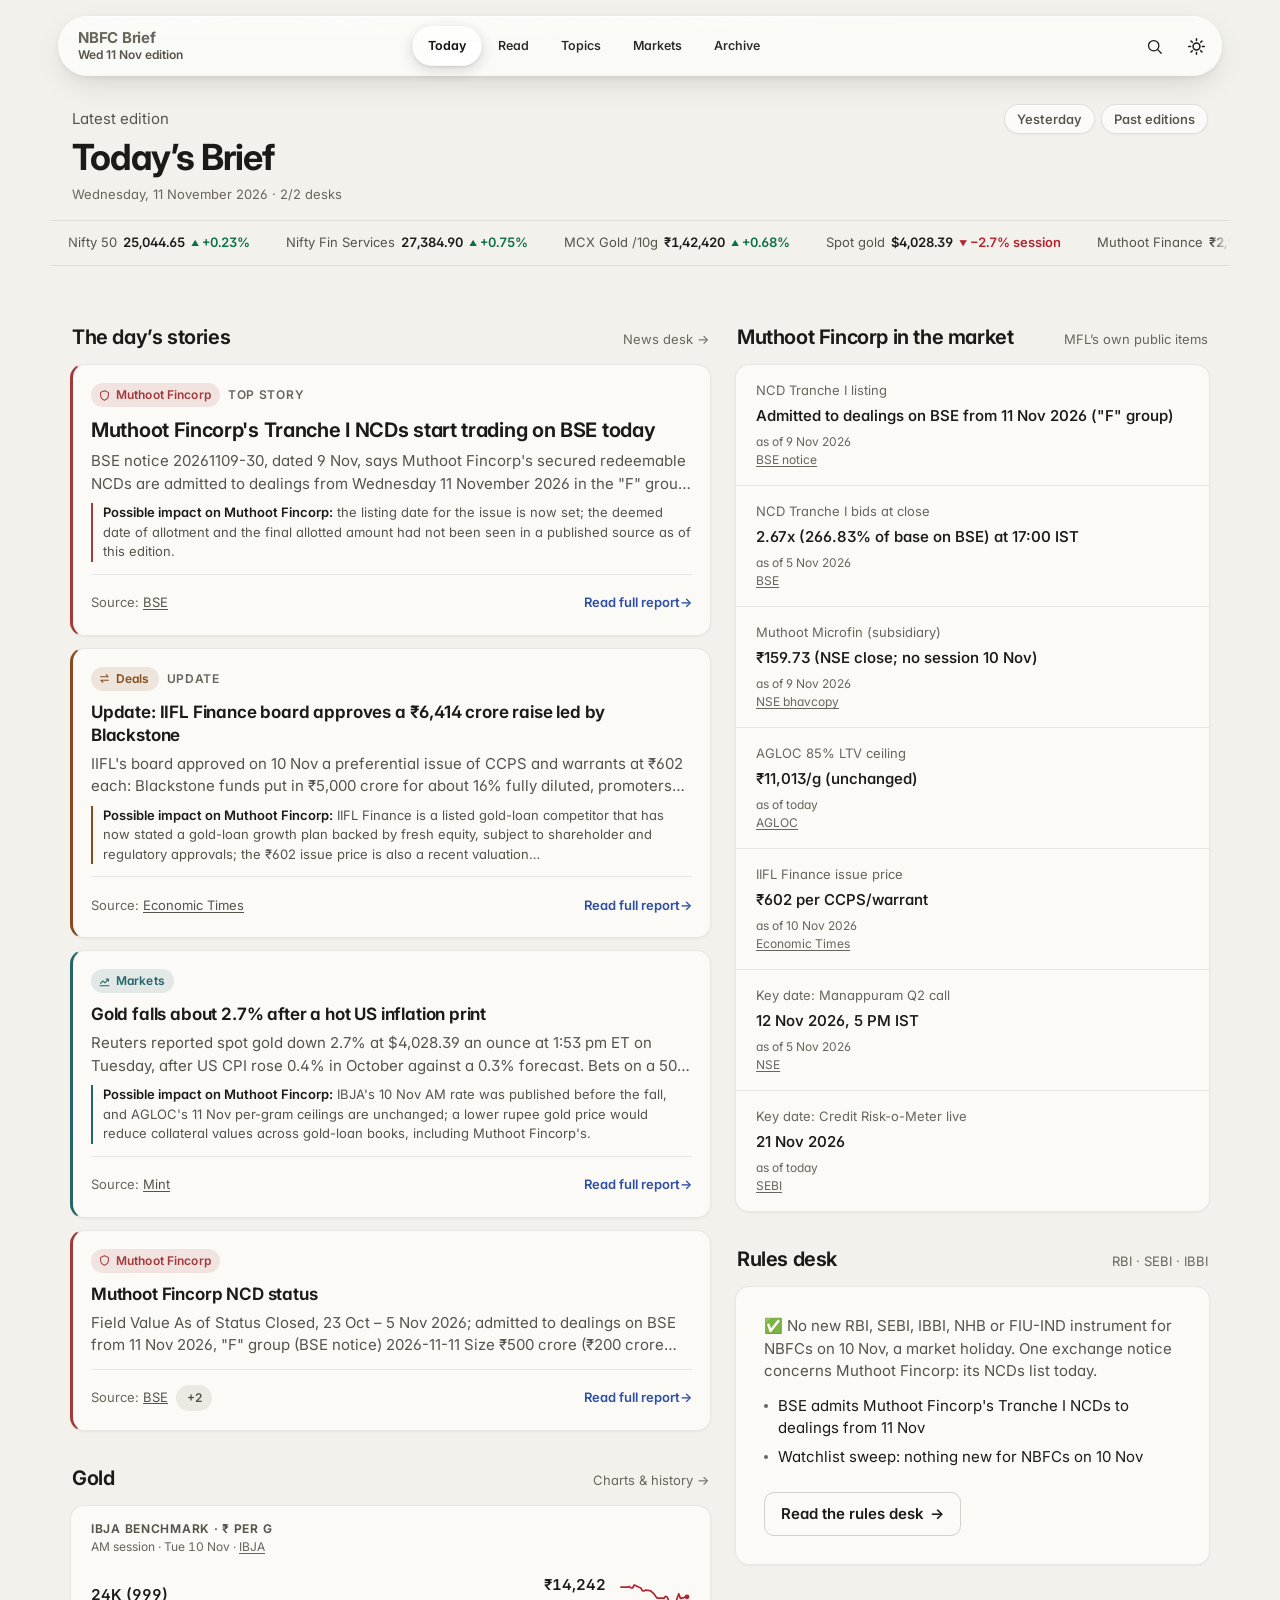
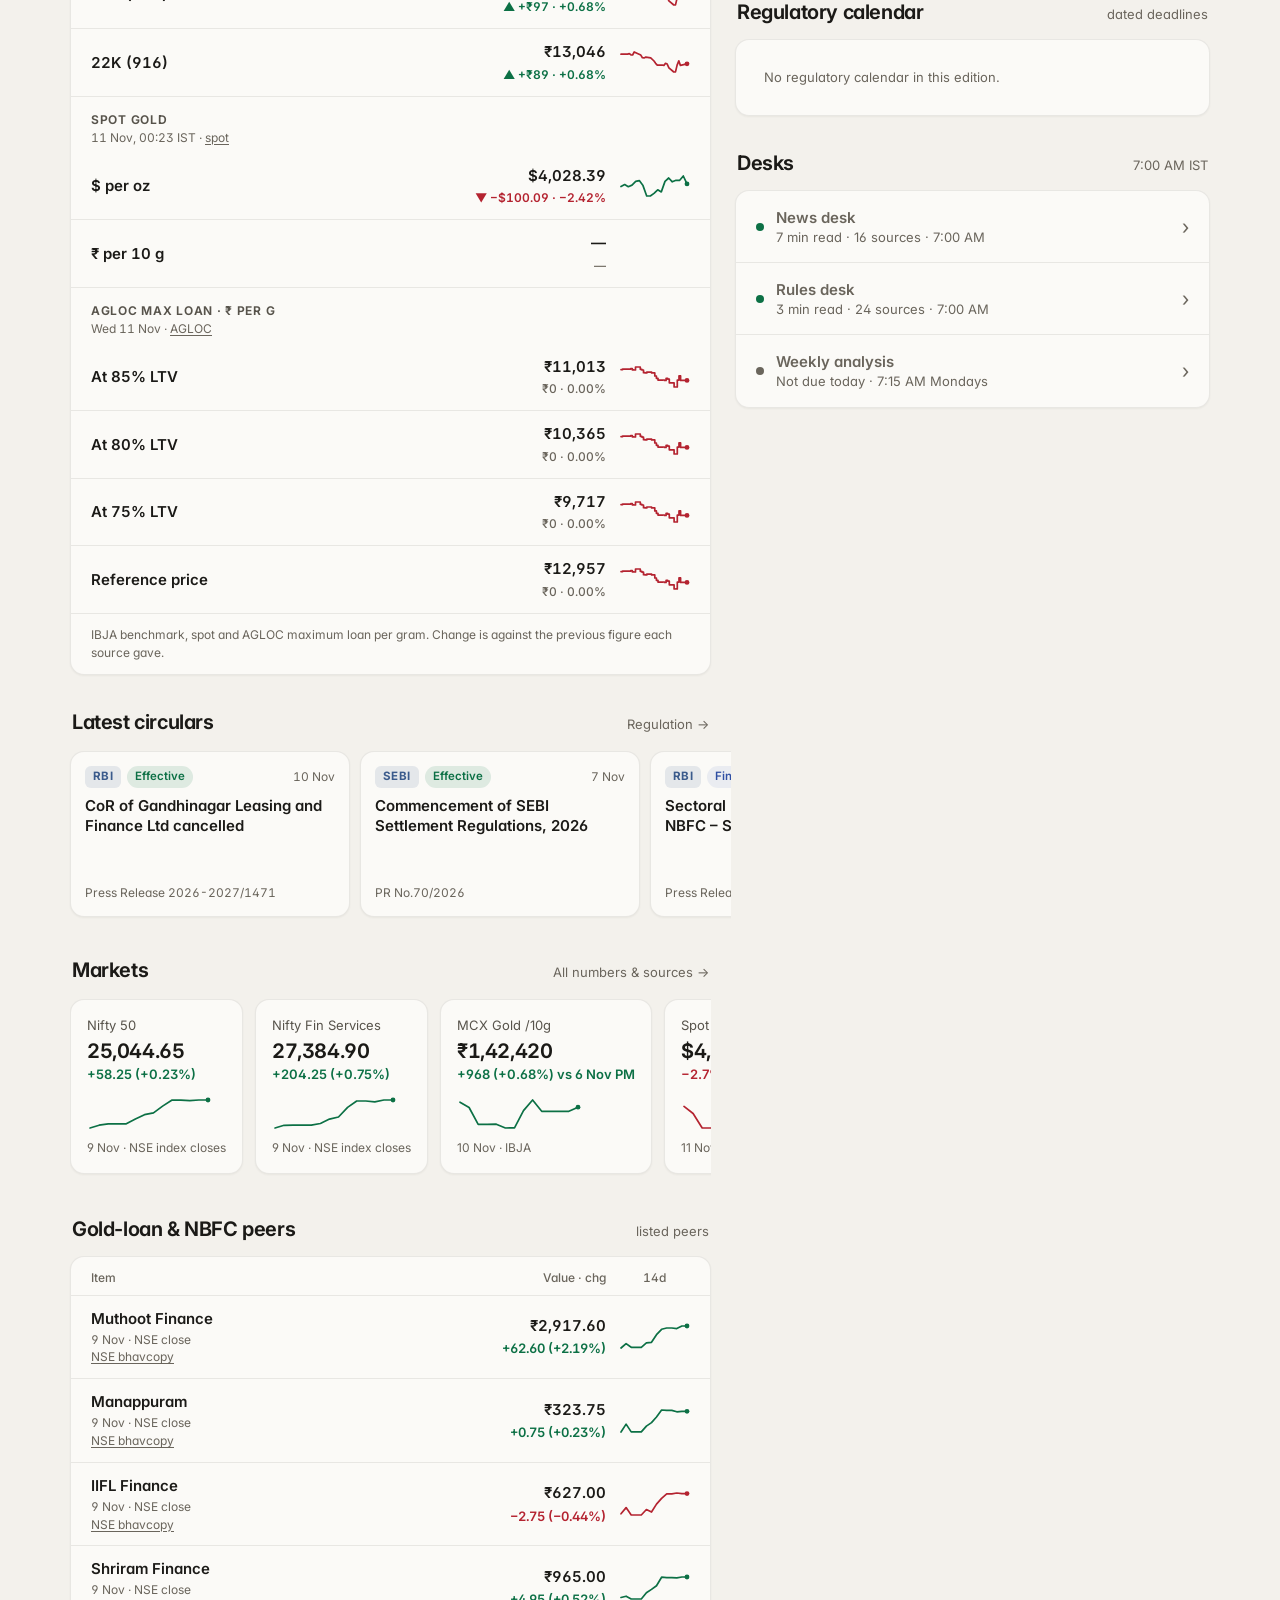
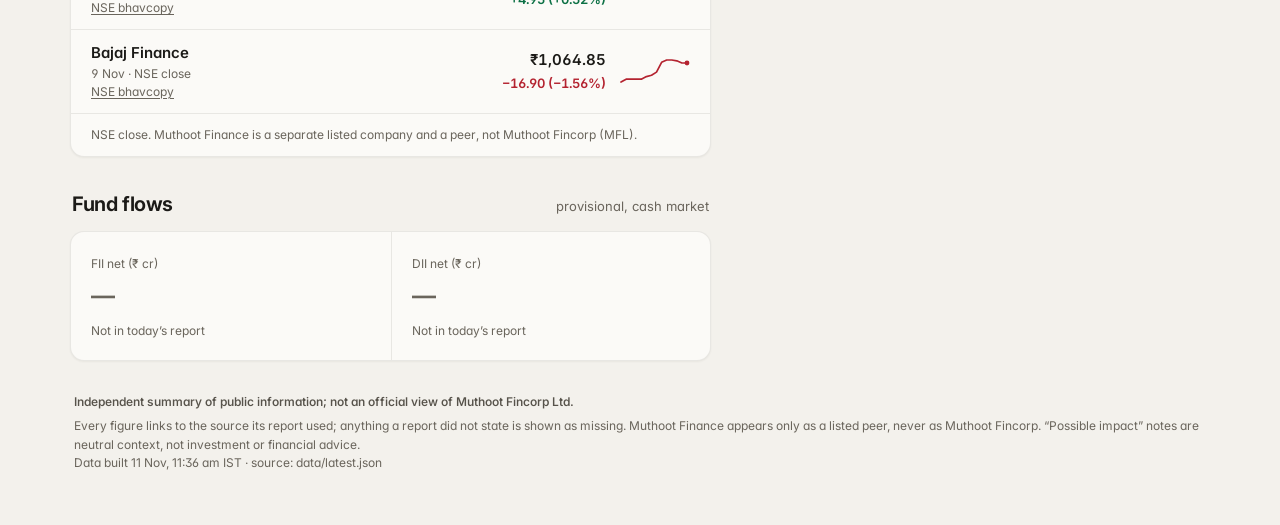
==== commit b95c5737: "Content upgrade step 1 (preview): data readers, Peer Intelligence, card basics - cu.js (new, loaded " ====
--- a/reader.html
+++ b/reader.html
@@ -20,6 +20,7 @@
 document.documentElement.dataset.theme=t;var m=document.querySelector('meta[name=theme-color]');if(m)m.content=t==='dark'?'#0E0F12':'#F3F1EC';})();
 </script>
 <link rel="stylesheet" href="/app.css">
+<script src="/cu.js" defer></script>
 <script src="/app.js" defer></script>
 </head>
 <body>
--- a/app.css
+++ b/app.css
@@ -72,8 +72,12 @@
    during a view's entrance; without this, that slide overflows the screen edge for ~250 ms and Android Chrome
    grows the layout viewport to fit (wider and, keeping the aspect ratio, ~27px taller), so the fixed bottom nav
    dropped below the screen and snapped back up. clip (not hidden) makes no scroll container: sticky, the fixed
-   nav (a body child, outside #main) and vertical overflow are unaffected. */
-#main{overflow-x:clip}
+   nav (a body child, outside #main) and vertical overflow are unaffected.
+   position:relative makes #main the containing block of every absolutely positioned descendant too: without it a
+   visually-hidden .sr label (position:absolute, no positioned ancestor) sat at the right edge of an over-wide table,
+   escaped both the card's overflow:hidden and this clip, widened the document by ~26px and dropped the nav off-screen
+   on Markets until the first scroll. */
+#main{overflow-x:clip;position:relative}
 .wrap{max-width:1180px;margin:0 auto;padding:0 max(var(--gut),env(safe-area-inset-right)) 0 max(var(--gut),env(safe-area-inset-left))}
 /* surfaces: flat cards on a calm background; hairline border, one restrained shadow */
 .g{background:var(--surface-1);border:1px solid var(--hairline);box-shadow:var(--elev-1);border-radius:var(--r-l)}
@@ -218,6 +222,8 @@
 }
 /* change values are plain coloured figures; tags get one quiet outline */
 .chip{display:inline-block;font-size:var(--t-13);font-weight:600;white-space:nowrap}
+/* a long change line ("−2,530 (−1.81%) vs 30 Oct PM", marked .w by chg()) wraps inside its cell instead of pushing the trend column out of the card */
+.tc .vc .chip.w{white-space:normal;text-align:right;max-width:10em}
 .up{color:var(--up)}.dn{color:var(--down)}
 .chip.flat{color:var(--text-3);font-weight:500}
 .chip.acc{color:var(--accent)}
@@ -637,3 +643,114 @@
 @media (min-width:900px){.hub-grid{grid-template-columns:repeat(4,minmax(0,1fr));gap:14px}.scards{grid-template-columns:1fr}.fgrp{grid-template-columns:repeat(2,minmax(0,1fr))}.ptiles{grid-template-columns:repeat(5,minmax(0,1fr))}}
 @media (hover:hover){.htile:hover,.circ:hover,.dl:hover,.ptile:hover{border-color:var(--border-strong)}.hchip:hover{background:color-mix(in srgb,var(--hub) 18%,transparent)}}
 @media (forced-colors:active){.hchip,.rgb,.st,.hh-i{border:1px solid CanvasText}.htile::before{background:CanvasText}}
+
+/* ---------------- content upgrade, step 1 (cu.js): chips, sources, thread badges, Peer Intelligence ---------------- */
+.st-final{color:var(--accent);background:var(--accent-soft)}
+.st-effective{color:var(--up);background:color-mix(in srgb,var(--up) 12%,transparent)}
+.st-superseded,.st-withdrawn{color:var(--text-3);background:var(--surface-2);text-decoration:line-through}
+.st-other{color:var(--text-2);background:var(--surface-2)}
+.st-soon{color:var(--down);background:color-mix(in srgb,var(--down) 11%,transparent)}
+.st-soon::before{content:"";width:6px;height:6px;border-radius:3px;background:currentColor;margin-right:6px;flex:none}
+.ci-t{flex-wrap:wrap;row-gap:6px}
+.ci-b{display:flex;margin-top:2px}
+/* thread badge */
+.thr{display:inline-flex;align-items:center;gap:6px;height:24px;padding:0 9px;border-radius:var(--r-pill);font-size:var(--t-12);font-weight:600;color:var(--text-2);background:var(--surface-2);white-space:nowrap}
+.thr i{display:inline-flex;gap:3px}.thr i b{width:5px;height:5px;border-radius:3px;background:var(--text-3);opacity:.55}
+.thr i b:last-child{background:var(--hub,var(--accent));opacity:1}
+.thr.st-only i b{background:var(--warn);opacity:1}
+/* sources: "Source: BSE +2" and the list it opens */
+.by.srcl{overflow:visible;white-space:normal;line-height:1.6}
+p.by.srcl{margin-top:12px}
+.by.srcl a{color:var(--text-2)}
+.more-src{position:relative;display:inline-flex;align-items:center;justify-content:center;height:26px;min-width:36px;padding:0 9px;margin-left:4px;border:0;border-radius:var(--r-pill);
+  background:var(--surface-2);color:var(--text-2);font:600 var(--t-12)/1 var(--sans);cursor:pointer;vertical-align:middle;-webkit-tap-highlight-color:transparent}
+.more-src::after{content:"";position:absolute;inset:-11px -6px}
+.more-src[aria-expanded=true]{background:var(--accent-soft);color:var(--accent)}
+.srcs{margin-top:12px;padding-top:10px;border-top:1px solid var(--hairline)}
+.srcs-h{display:flex;align-items:center;justify-content:space-between;gap:8px;margin:0 0 4px;font-size:var(--t-12);font-weight:650;color:var(--text-3);letter-spacing:.06em;text-transform:uppercase}
+.srcs-h .srcs-a{letter-spacing:0;text-transform:none;font-weight:500}
+.srcs ol{list-style:none;display:grid;gap:0;margin:0;padding:0}
+.srcs li>a,.srcs li>.nolink{display:flex;align-items:center;gap:10px;min-height:48px;text-decoration:none;color:var(--text-1);font-size:var(--t-13)}
+.srcs .sn{min-width:0;overflow-wrap:anywhere;line-height:1.35}
+.srcs .k{color:var(--text-3);margin-left:auto;padding-left:8px;font-size:var(--t-12);white-space:nowrap}
+.tier{display:inline-grid;place-items:center;width:22px;height:22px;border-radius:7px;font-size:10.5px;font-weight:750;flex:none}
+.tier.p{color:var(--on-accent);background:var(--accent)}
+.tier.s{color:var(--accent);background:var(--accent-soft);box-shadow:inset 0 0 0 1px color-mix(in srgb,var(--accent) 30%,transparent)}
+.tier.c{color:var(--text-2);background:transparent;box-shadow:inset 0 0 0 1px var(--border-strong)}
+.tier.n{visibility:hidden}
+.also{margin-top:8px;font-size:var(--t-12);color:var(--text-3)}
+/* private: the MFL view, two lines until tapped */
+.mflv{display:block;width:100%;min-height:48px;margin-top:8px;padding:6px 0 6px 10px;border:0;border-left:2px dashed var(--border-strong);border-radius:0;background:none;
+  color:var(--text-2);font:inherit;font-size:var(--t-13);line-height:1.5;text-align:left;cursor:pointer;-webkit-tap-highlight-color:transparent}
+.mflv b{color:var(--text-1);font-weight:600}
+.mflv-t{display:-webkit-box;-webkit-line-clamp:2;-webkit-box-orient:vertical;overflow:hidden}
+.mflv[aria-expanded=true] .mflv-t{display:block;-webkit-line-clamp:unset;overflow:visible}
+.mflv-m{display:inline-block;margin-top:2px;font-size:var(--t-12);font-weight:600;color:var(--accent)}
+/* Today: Peer Intelligence nudge, and the example-data flag on fixture previews */
+.pin{--hub:var(--h-peers);display:flex;align-items:center;gap:10px;min-height:52px;padding:10px 14px;margin-bottom:12px;text-decoration:none;color:var(--text-1);font-size:var(--t-13);line-height:1.4}
+.pin .hic{color:var(--h-peers);flex:none;fill:none;stroke:currentColor;stroke-width:1.6;stroke-linecap:round;stroke-linejoin:round}
+.pin-t{flex:1;min-width:0}.pin-t b{font-weight:650}
+.pin-a{color:var(--accent);font-weight:600}
+.cu-fx{margin:0 0 12px;padding:6px 12px;border:1px dashed var(--border-strong);border-radius:var(--r-pill);font-size:11px;line-height:1.35;font-weight:600;letter-spacing:.04em;text-transform:uppercase;color:var(--text-3);text-align:center}
+.cu-fx b{color:var(--text-2)}
+/* Peer Intelligence card */
+.pi{--hub:var(--h-peers);padding:18px 18px 14px;border-left:3px solid var(--hub)}
+.pi-gap{height:12px}
+.pi-t{display:flex;align-items:center;gap:6px;flex-wrap:wrap}
+.pi-d{margin-left:auto}
+.pi-doc{display:inline-flex;align-items:center;height:22px;padding:0 8px;border-radius:6px;font-size:var(--t-12);font-weight:650;color:var(--text-2);background:var(--surface-2)}
+.pi h3{font-size:var(--t-17);font-weight:650;line-height:1.35;letter-spacing:-.01em;margin:10px 0 4px;color:var(--text-1)}
+.pi-b{margin:0 0 12px;font-size:var(--t-12);color:var(--text-3)}
+.pi-g{display:grid;grid-template-columns:repeat(2,minmax(0,1fr));gap:8px;margin-bottom:12px}
+.pim{min-width:0;padding:10px 12px;border-radius:12px;background:var(--surface-2)}
+.pim-l{display:block;font-size:var(--t-12);color:var(--text-3)}
+.pim b{display:block;margin-top:2px;font-size:var(--t-17);font-weight:650;color:var(--text-1);overflow-wrap:anywhere}
+.pim b.na{font-size:var(--t-15);font-weight:600;color:var(--text-2)}
+.pim i{display:block;font-style:normal;font-size:var(--t-12);color:var(--text-3)}
+.pi-s{margin:14px 0 6px;font-size:var(--t-12);font-weight:650;color:var(--text-3);letter-spacing:.06em;text-transform:uppercase}
+.pi ul.th{list-style:none;margin:0 0 4px;padding:0;display:grid;gap:6px;font-size:var(--t-13);color:var(--text-2);line-height:1.5}
+.pi ul.th li{position:relative;padding-left:14px}
+.pi ul.th li::before{content:"";position:absolute;left:2px;top:.62em;width:5px;height:5px;border-radius:3px;background:var(--hub)}
+.pi ul.nd li::before{background:var(--text-3)}
+.pi-src,.pi-src a{color:var(--text-3)}
+.piq{margin:0 0 10px;padding-left:12px;border-left:2px solid var(--hub)}
+.piq p{font-size:var(--t-15);line-height:1.5;color:var(--text-1)}
+.piq footer{margin-top:2px;font-size:var(--t-12);color:var(--text-3)}
+.piq footer a{color:var(--text-2)}
+.pi .why.sm{border-left-color:var(--hub)}
+.pi .sc-f .by{white-space:nowrap}
+.pi-n{margin-top:10px}
+/* With Muthoot Fincorp: sourced facts only, no better/worse colouring */
+.cmp{margin:4px 0 12px}
+.cmp-h{display:flex;justify-content:space-between;gap:8px;margin:0 0 4px;font-size:var(--t-12);font-weight:650;color:var(--text-3);letter-spacing:.06em;text-transform:uppercase}
+.cmp-h .cmp-a{letter-spacing:0;text-transform:none;font-weight:500}
+.cmp table{width:100%;table-layout:fixed;border-collapse:collapse;font-size:var(--t-13)}
+.cmp col.c1{width:34%}
+.cmp th,.cmp td{padding:8px 0 8px 6px;border-bottom:1px solid var(--hairline);text-align:right;vertical-align:top;overflow-wrap:anywhere}
+.cmp thead th{font-weight:600;color:var(--text-3);padding-top:6px;padding-bottom:6px}
+.cmp th:first-child{text-align:left;padding-left:0}
+.cmp tbody th{font-weight:500;color:var(--text-1)}
+.cmp td{color:var(--text-1)}
+.cmp small{display:block;margin-top:1px;font-size:11.5px;font-weight:450;color:var(--text-3);line-height:1.35}
+.cmp small a{color:var(--text-2)}
+.cmp td.na{color:var(--text-2)}
+/* private: blind spots */
+.bs{margin-top:12px;padding:12px 14px;border-radius:12px;border:1px dashed color-mix(in srgb,var(--warn) 45%,transparent);background:color-mix(in srgb,var(--warn) 6%,transparent)}
+.bs-h{display:flex;align-items:center;gap:8px;margin:0;font-size:var(--t-12);font-weight:700;letter-spacing:.06em;text-transform:uppercase;color:var(--warn)}
+.bs-h .bs-a{margin-left:auto;letter-spacing:0;text-transform:none;font-weight:600;color:var(--text-3)}
+.bs ul{list-style:none;margin:8px 0 0;padding:0;display:grid;gap:8px;font-size:var(--t-13);line-height:1.45;color:var(--text-2)}
+.bs small{display:block;margin-top:2px;font-size:var(--t-12);color:var(--text-3)}
+.bs small a{color:var(--text-2)}
+/* peer page history */
+.pih{list-style:none;margin:12px 0 0;padding:0;display:grid;gap:8px}
+.pih-b{display:flex;align-items:center;gap:10px;width:100%;min-height:52px;padding:10px 14px;color:var(--text-1);font:inherit;font-size:var(--t-13);text-align:left;cursor:pointer}
+.pih-p{font-weight:650;white-space:nowrap}.pih-t{flex:1;min-width:0;color:var(--text-2)}.pih-d{color:var(--text-3);font-size:var(--t-12);white-space:nowrap}
+.pih-c{width:8px;height:8px;border-right:2px solid var(--text-3);border-bottom:2px solid var(--text-3);transform:rotate(45deg) translateY(-2px);transition:transform .25s var(--ease-out);flex:none}
+.pih-b[aria-expanded=true] .pih-c{transform:rotate(225deg) translateY(-2px)}
+.pih-x{margin-top:8px}
+@media (prefers-reduced-motion:reduce){.pih-c{transition:none}}
+@media (forced-colors:active){.thr,.pi-doc,.more-src,.tier{border:1px solid CanvasText}}
+.pi-more{display:flex;flex-wrap:wrap;gap:8px;margin:-4px 0 12px}
+.pi-more .pill[aria-expanded=true]{background:var(--accent-soft);color:var(--accent)}
+.pi-notes{margin:-4px 0 12px!important}
+.pi-notes b{color:var(--text-1);font-weight:600}
